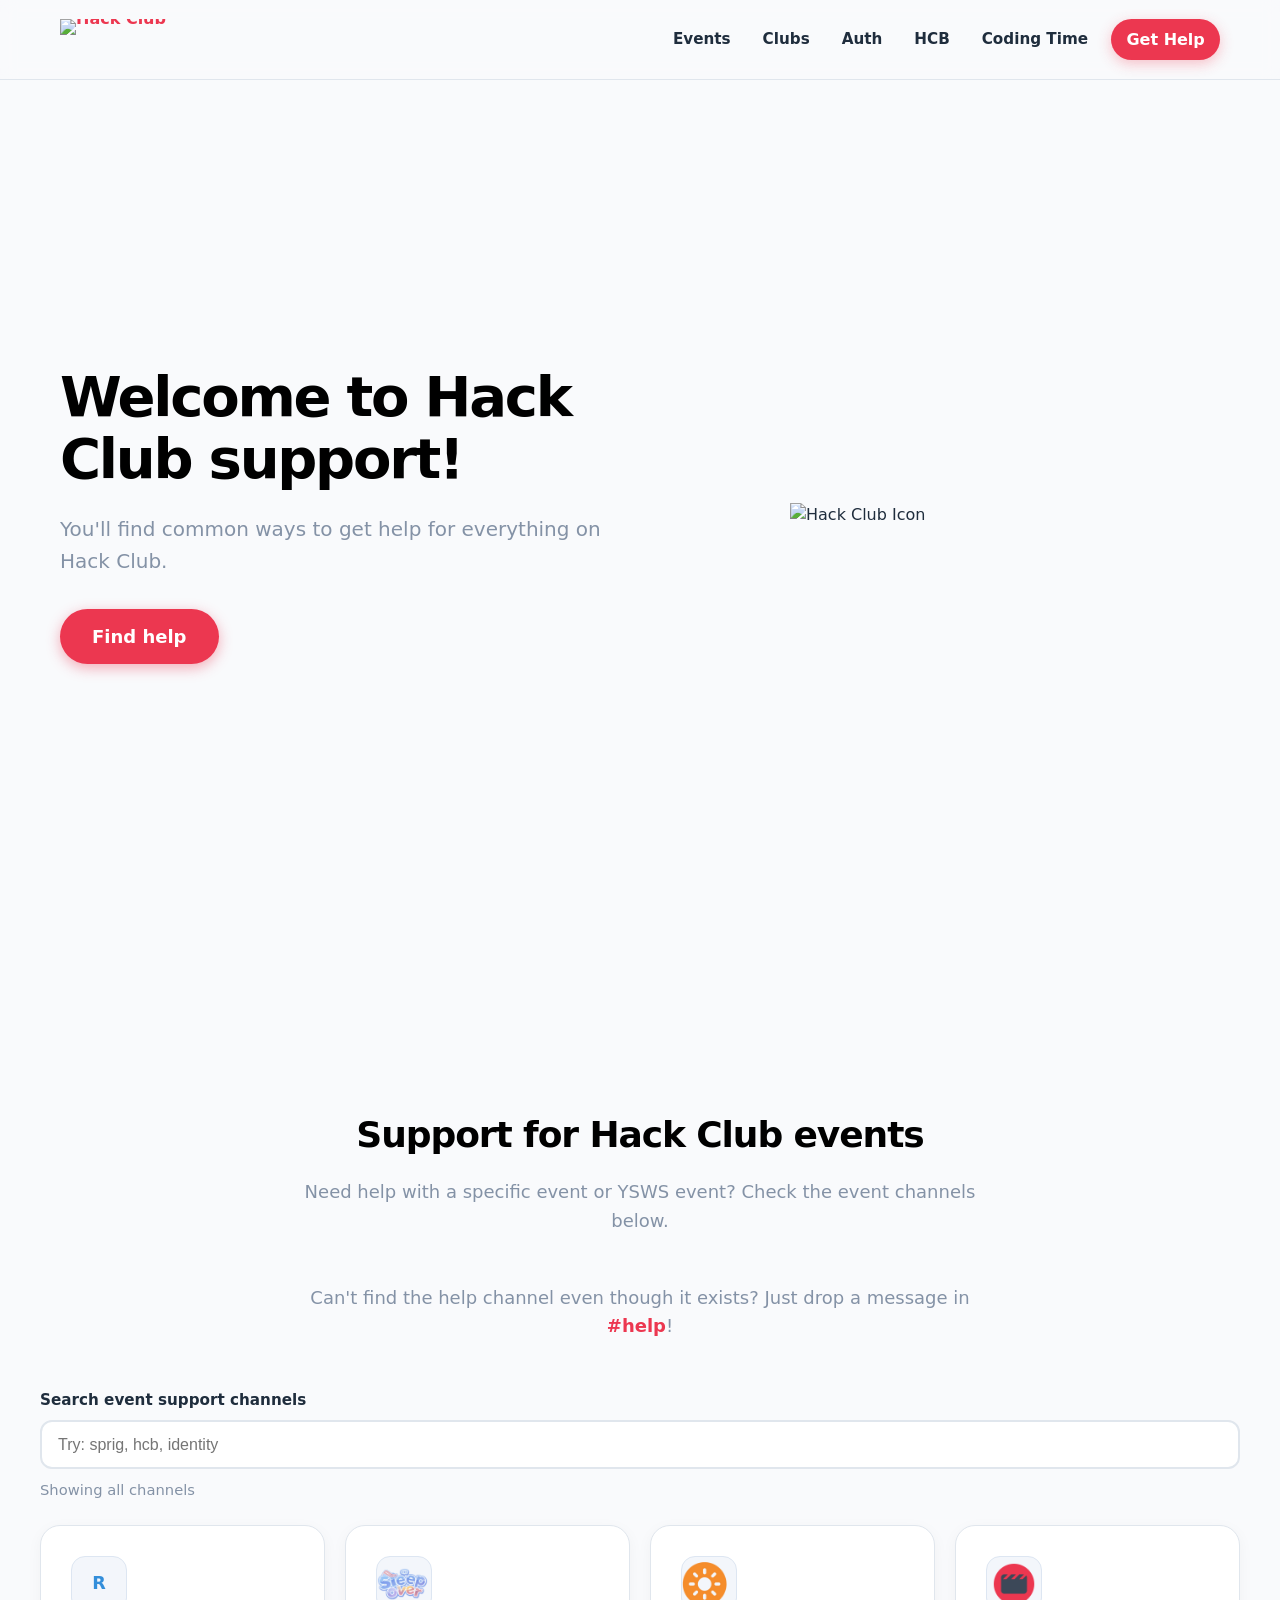
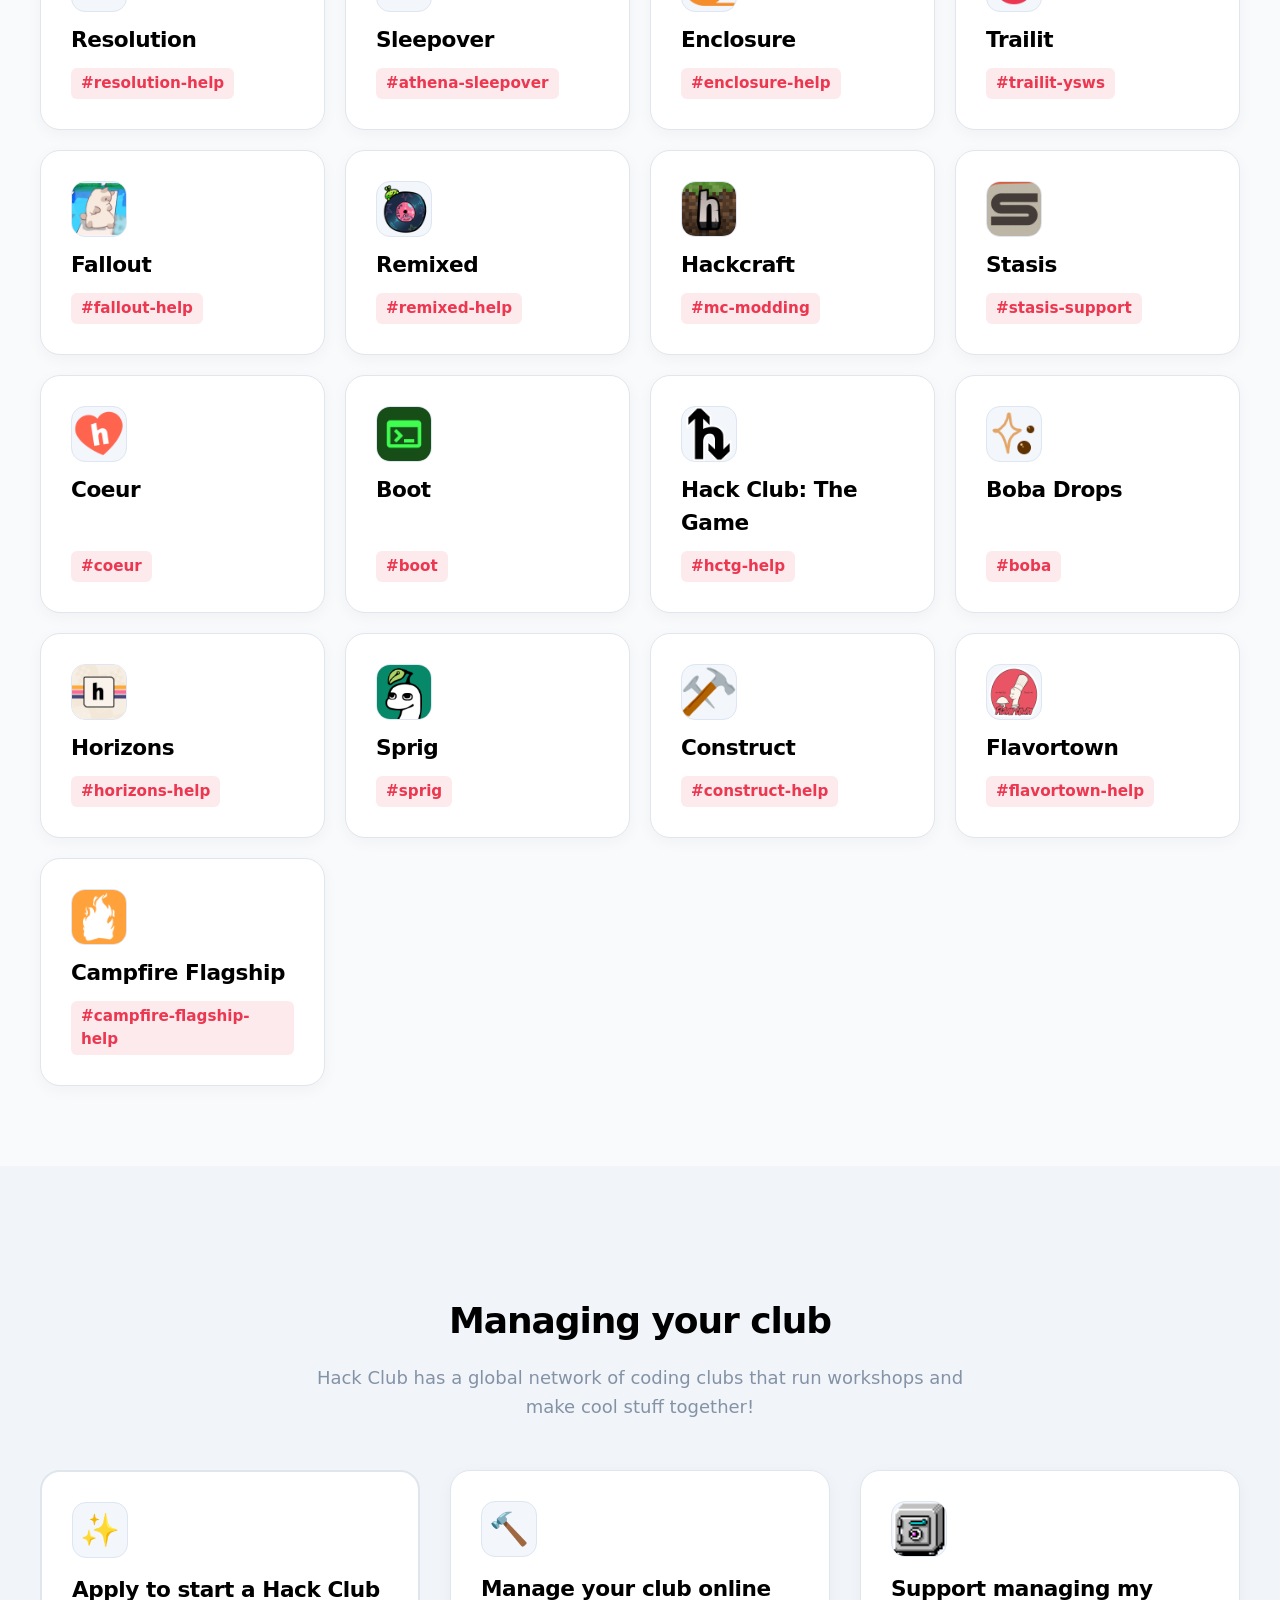
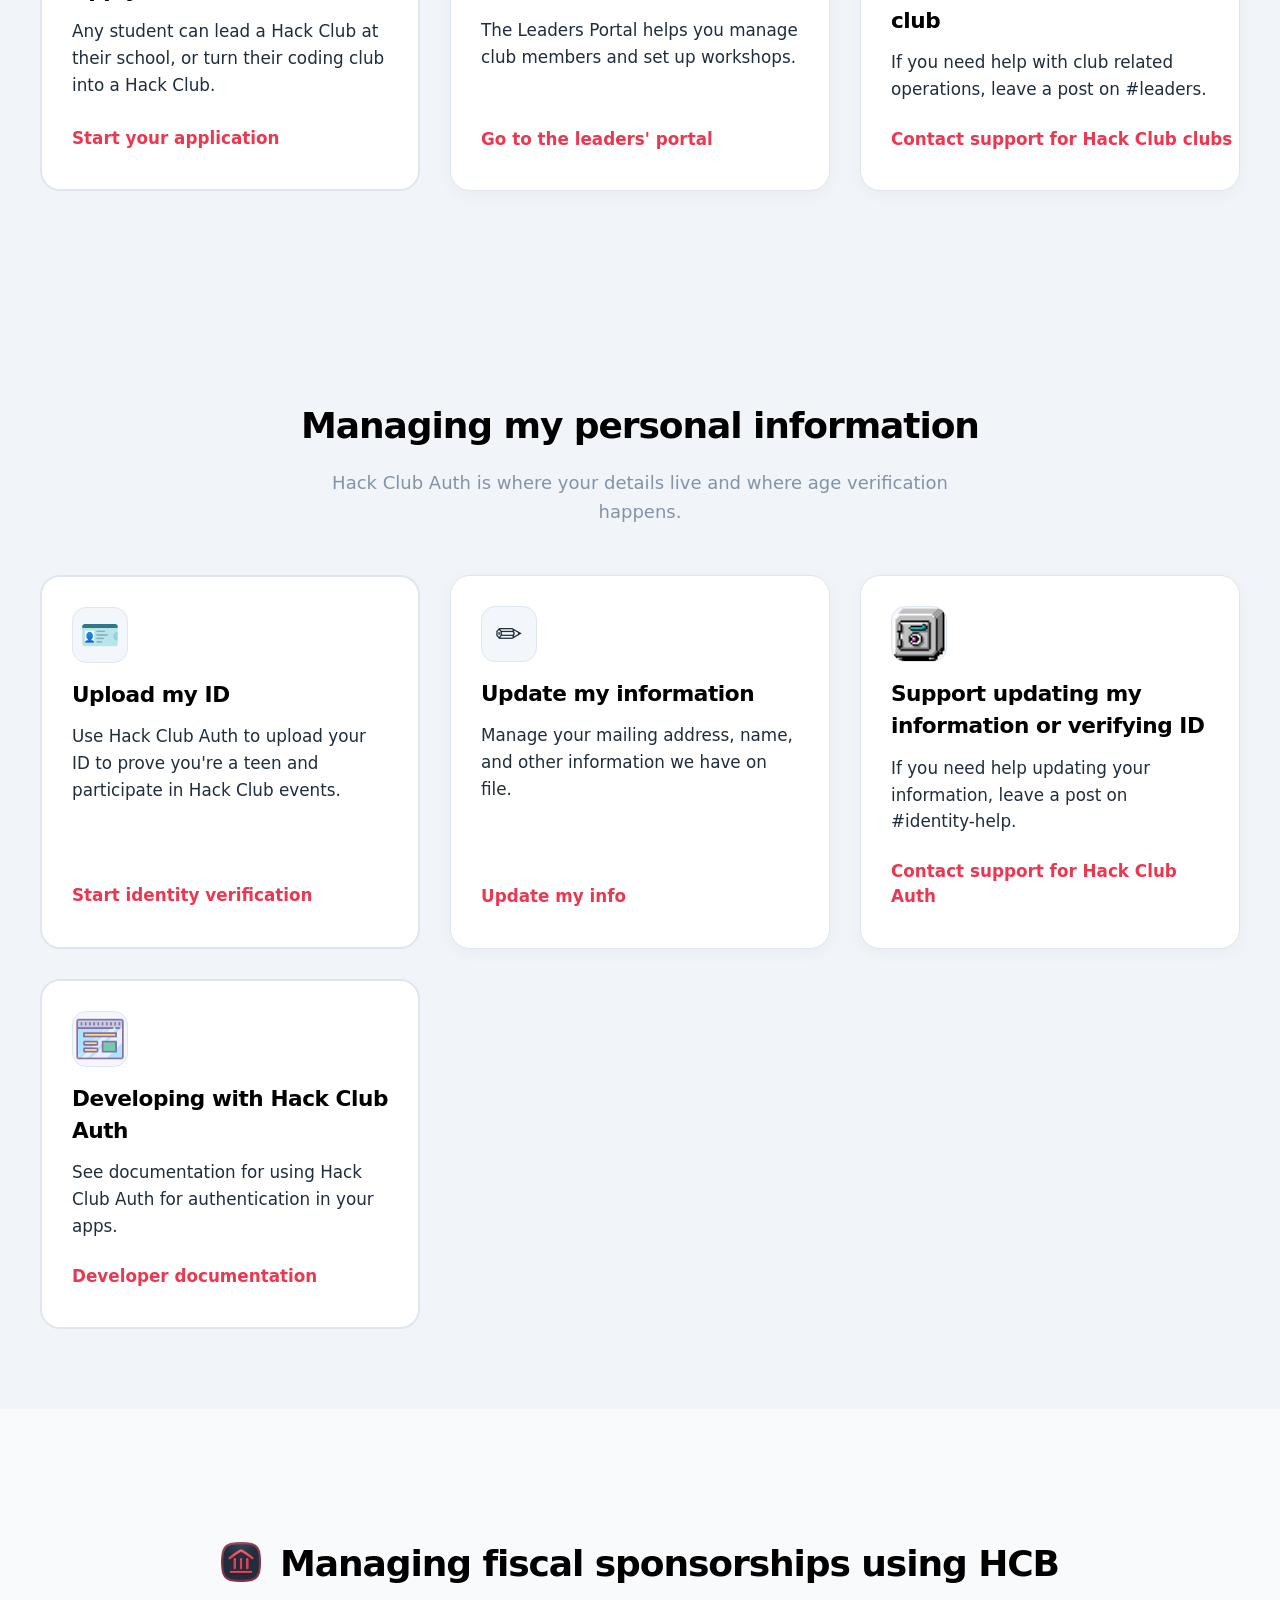
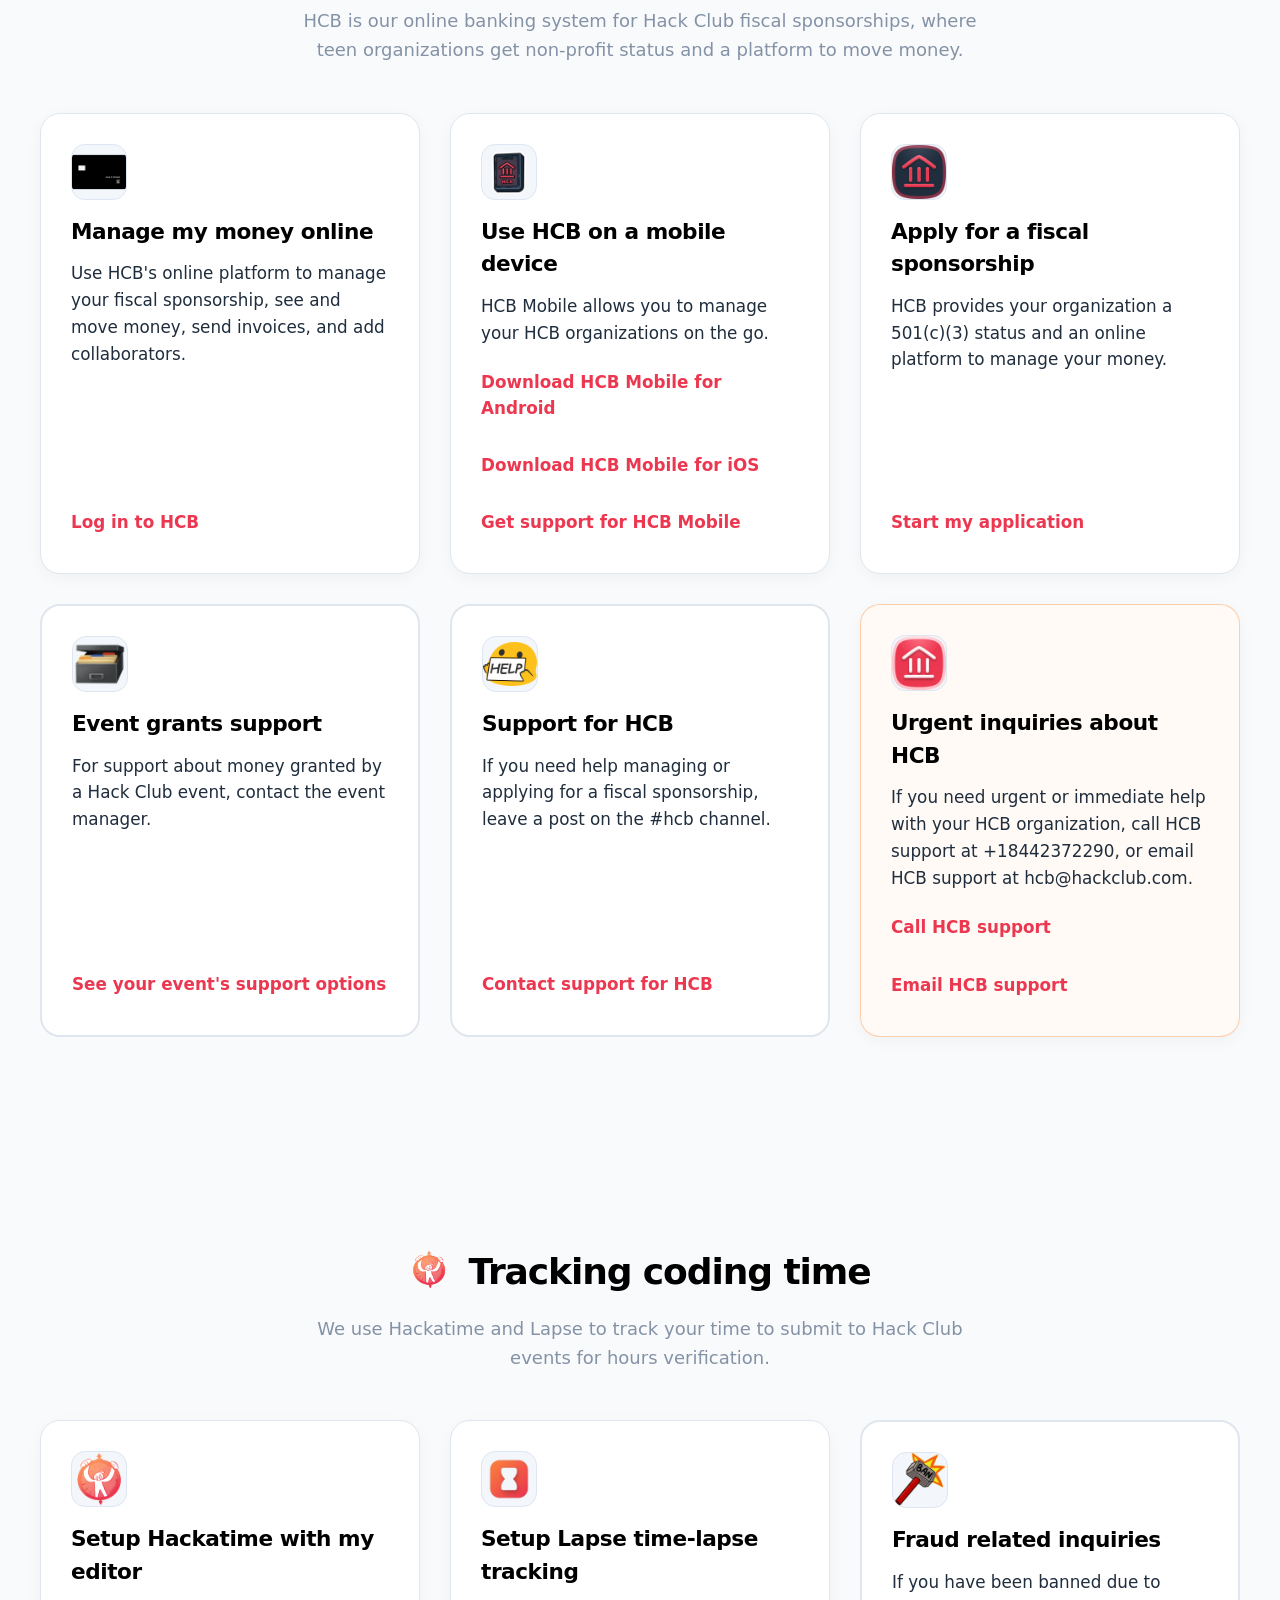
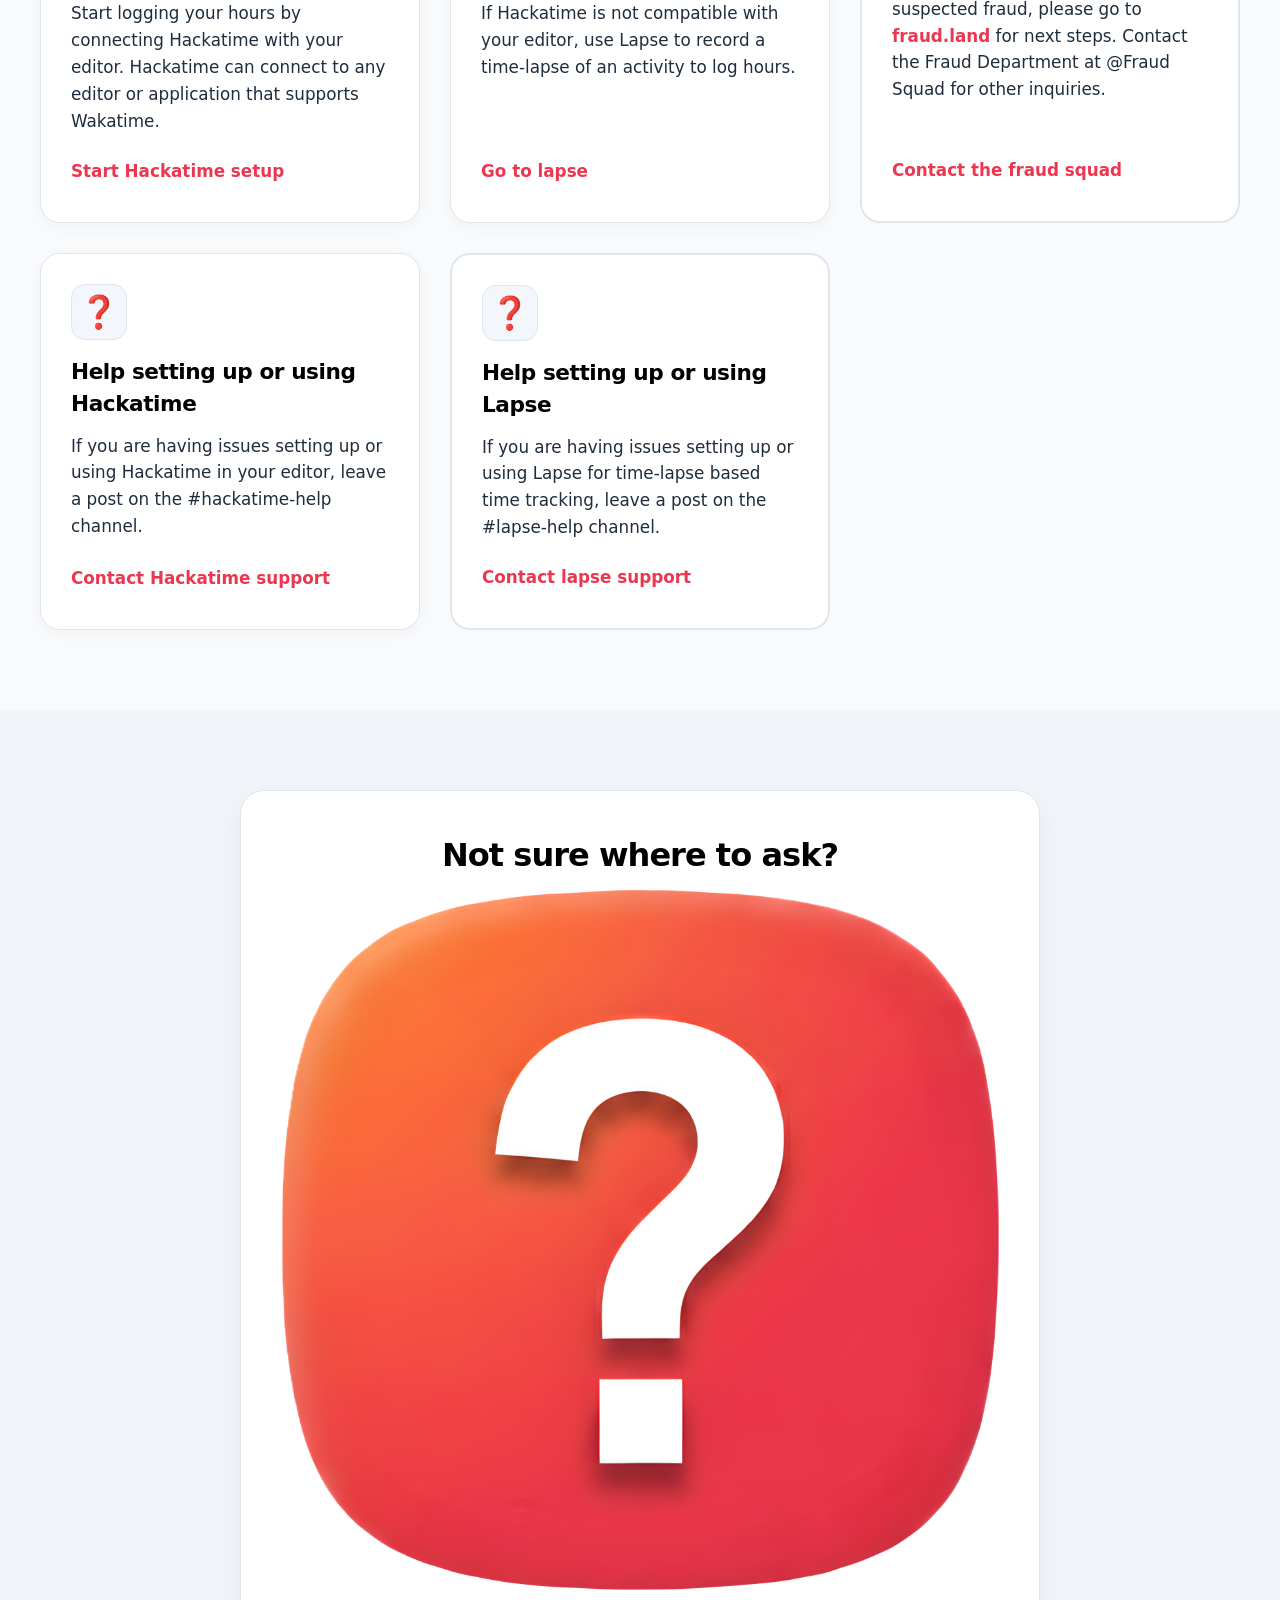
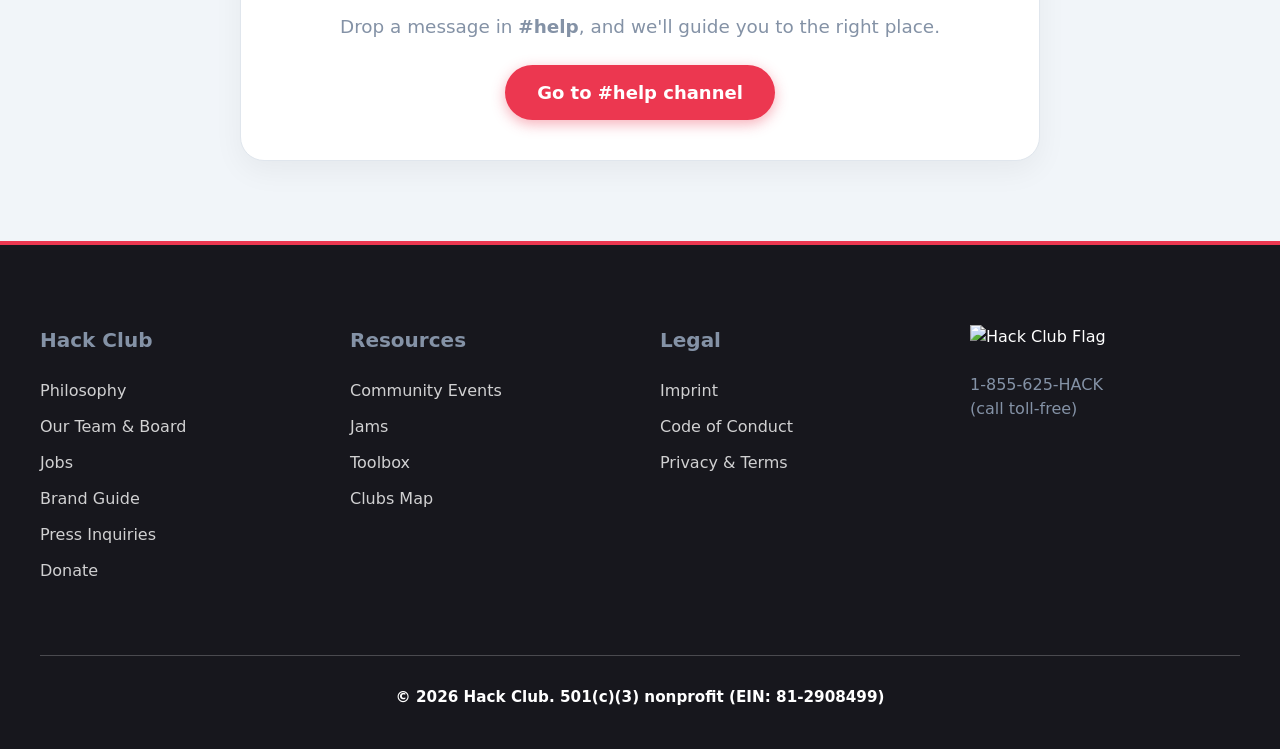
==== index.html @ 7b49eab9 "Add help icon to the 'Not sure where to ask?' section" ====
<!DOCTYPE html>
<html lang="en">

<head>
    <meta charset="UTF-8">
    <meta name="viewport" content="width=device-width, initial-scale=1.0">
    <title>Help – Hack Club</title>
    <meta name="description" content="A place where you can get answers to your questions about Hack Club.">
    <meta name="theme-color" content="#ec3750">

    <link rel="shortcut icon" type="image/png" href="images/hc-help-32.png">
    <link rel="icon" type="image/png" href="images/hc-help-32.png">
    <link rel="icon" type="image/png" sizes="16x16" href="images/hc-help-16.png">
    <link rel="icon" type="image/png" sizes="32x32" href="images/hc-help-32.png">
    <link rel="icon" type="image/png" sizes="48x48" href="images/hc-help-48.png">
    <link rel="icon" type="image/png" sizes="64x64" href="images/hc-help-64.png">
    <link rel="icon" type="image/png" sizes="96x96" href="images/hc-help-96.png">
    <link rel="icon" type="image/png" sizes="192x192" href="images/hc-help-192.png">
    <link rel="icon" type="image/png" sizes="512x512" href="images/hc-help-512.png">
    <link rel="apple-touch-icon" sizes="180x180" href="images/hc-help-180.png">
    <link rel="stylesheet" href="https://css.hackclub.com/theme.css">
    <link rel="stylesheet" href="https://css.hackclub.com/fonts.css">
    <link rel="stylesheet" href="style.css">
</head>

<body>

    <nav class="nav">
        <div class="navcontainer container wide">
            <a href="https://hackclub.com/" class="brand" aria-label="Hack Club homepage">
                <img class="flag" src="https://assets.hackclub.com/flag-orpheus-top.svg" alt="Hack Club" />
            </a>
            <button class="toggle" type="button" aria-expanded="false" aria-label="Toggle navigation">
                <span class="togglebar"></span>
                <span class="togglebar"></span>
                <span class="togglebar"></span>
            </button>
            <div class="links" id="primarynav">
                <a href="#events" class="link">Events</a>
                <a href="#clubs" class="link">Clubs</a>
                <a href="#auth" class="link">Auth</a>
                <a href="#hcb" class="link">HCB</a>
                <a href="#coding-time" class="link">Coding Time</a>
                <a href="https://hackclub.enterprise.slack.com/archives/C07TM4C0AQ5" class="cta">Get Help</a>
            </div>
        </div>
    </nav>

    <main class="maincontent">
        <section class="hero container wide">
            <div class="herocontent">
                <h1 class="herotitle title">Welcome to Hack Club support!</h1>
                <p class="herosubtitle lead">You'll find common ways to get help for everything on Hack Club.</p>
                <div class="heroactions">
                    <a href="#events" class="btn primarybtn">Find help</a>
                </div>
            </div>
            <div class="heroart">
                <img src="https://assets.hackclub.com/icon-rounded.svg" alt="Hack Club Icon" />
            </div>
        </section>

        <section id="events" class="section">
            <h2 class="sectiontitle title">Support for Hack Club events</h2>
            <p class="sectiondesc subtitle">Need help with a specific event or YSWS event? Check the event channels
                below.</p>
            <p class="sectiondesc subtitle">Can't find the help channel even though it exists? Just drop a message in <a
                    href="https://hackclub.enterprise.slack.com/archives/C07TM4C0AQ5">#help</a>!</p>
            <div class="searchwrap">
                <label for="eventsearch" class="searchlabel">Search event support channels</label>
                <input id="eventsearch" class="searchinput" type="search" placeholder="Try: sprig, hcb, identity"
                    autocomplete="off" />
                <p id="eventsearchstatus" class="searchstatus">Showing all channels</p>
            </div>

            <div class="eventsgrid container wide" id="eventsgrid"></div>
        </section>

        <!-- Clubs part adding this from updated canvas @coolcream -->
        <section class="section alt" id="clubs">
            <h2 class="sectiontitle title">Managing your club</h2>
            <p class="sectiondesc subtitle">Hack Club has a global network of coding clubs that run workshops and make
                cool stuff together!</p>

            <div class="faqgrid container wide">
                <div class="card bordered">
                    <div class="icon"><span class="emoji" aria-hidden="true">✨</span></div>
                    <h3>Apply to start a Hack Club</h3>
                    <p>Any student can lead a Hack Club at their school, or turn their coding club into a Hack Club.</p>
                    <a href="https://apply.hackclub.com/" class="cardlink">Start your application</a>
                </div>

                <div class="card">
                    <div class="icon"><span class="emoji" aria-hidden="true">🔨</span></div>
                    <h3>Manage your club online</h3>
                    <p>The Leaders Portal helps you manage club members and set up workshops.</p>
                    <a href="https://leaders.hackclub.com/" class="cardlink">Go to the leaders' portal</a>
                </div>

                <div class="card">
                    <div class="icon"><img src="images/identity-vault.png" alt="Support" class="iconimg" /></div>
                    <h3>Support managing my club</h3>
                    <p>If you need help with club related operations, leave a post on #leaders.</p>
                    <a href="https://hackclub.enterprise.slack.com/archives/C02PA5G01ND" class="cardlink">Contact support for Hack Club clubs</a>
                </div>
            </div>
        </section>

        <section class="section alt" id="auth">
            <h2 class="sectiontitle title">Managing my personal information</h2>
            <p class="sectiondesc subtitle">Hack Club Auth is where your details live and where age verification
                happens.</p>

            <div class="faqgrid container wide">
                <div class="card bordered">
                    <div class="icon"><span class="emoji" aria-hidden="true">🪪</span></div>
                    <h3>Upload my ID</h3>
                    <p>Use Hack Club Auth to upload your ID to prove you're a teen and participate in Hack Club events.
                    </p>
                    <a href="https://auth.hackclub.com/verifications/document" class="cardlink">Start identity
                        verification</a>
                </div>

                <div class="card">
                    <div class="icon"><span class="emoji" aria-hidden="true">✏️</span></div>
                    <h3>Update my information</h3>
                    <p>Manage your mailing address, name, and other information we have on file.</p>
                    <a href="https://auth.hackclub.com/" class="cardlink">Update my info</a>
                </div>

                <div class="card">
                    <div class="icon"><img src="images/identity-vault.png" alt="Support" class="iconimg" /></div>
                    <h3>Support updating my information or verifying ID</h3>
                    <p>If you need help updating your information, leave a post on #identity-help.</p>
                    <a href="https://hackclub.enterprise.slack.com/archives/C092833JXKK" class="cardlink">Contact
                        support for Hack Club Auth</a>
                </div>

                <div class="card bordered">
                    <div class="icon"><img src="images/web-development.png" alt="Web development" class="iconimg" />
                    </div>
                    <h3>Developing with Hack Club Auth</h3>
                    <p>See documentation for using Hack Club Auth for authentication in your apps.</p>
                    <a href="https://auth.hackclub.com/docs/welcome" class="cardlink">Developer documentation</a>
                </div>
            </div>
        </section>

        <section class="section" id="hcb">
            <h2 class="sectiontitle title"><img src="images/hcb.png" alt="HCB" class="sectionicon" /> Managing fiscal
                sponsorships using HCB</h2>
            <p class="sectiondesc subtitle">HCB is our online banking system for Hack Club fiscal sponsorships, where
                teen organizations get non-profit status and a platform to move money.</p>
            <div class="faqgrid container wide">
                <div class="card">
                    <div class="icon"><img src="images/hcb-card.png" alt="HCB card" class="iconimg" /></div>
                    <h3>Manage my money online</h3>
                    <p>Use HCB's online platform to manage your fiscal sponsorship, see and move money, send invoices,
                        and add collaborators.</p>
                    <a href="https://hcb.hackclub.com" class="cardlink">Log in to HCB</a>
                </div>

                <div class="card">
                    <div class="icon"><img src="images/hcb-mobile.png" alt="HCB Mobile" class="iconimg" /></div>
                    <h3>Use HCB on a mobile device</h3>
                    <p>HCB Mobile allows you to manage your HCB organizations on the go.</p>
                    <a href="https://play.google.com/store/apps/details?id=com.hackclub.hcb" class="cardlink">Download
                        HCB Mobile for Android</a><br />
                    <a href="https://apps.apple.com/us/app/hcb-by-hack-club/id6465424810" class="cardlink">Download HCB
                        Mobile for iOS</a><br />
                    <a href="https://hackclub.enterprise.slack.com/archives/C04CW5HNGR5" class="cardlink">Get support
                        for HCB Mobile</a>
                </div>

                <div class="card">
                    <div class="icon"><img src="images/hcb.png" alt="HCB" class="iconimg" /></div>
                    <h3>Apply for a fiscal sponsorship</h3>
                    <p>HCB provides your organization a 501(c)(3) status and an online platform to manage your money.
                    </p>
                    <a href="https://hcb.hackclub.com/applications/new" class="cardlink">Start my application</a>
                </div>

                <div class="card bordered">
                    <div class="icon"><img src="images/card-file-box.png" alt="Event support" class="iconimg" /></div>
                    <h3>Event grants support</h3>
                    <p>For support about money granted by a Hack Club event, contact the event manager.</p>
                    <a href="https://hackclub.enterprise.slack.com/docs/T0266FRGM/F0AR3EQK621?focus_section_id=temp:C:UXE23dff5ede49a43e4b8930600b"
                        class="cardlink">See your event's support options</a>
                </div>

                <div class="card bordered">
                    <div class="icon"><img src="images/blob-help.png" alt="Support" class="iconimg" /></div>
                    <h3>Support for HCB</h3>
                    <p>If you need help managing or applying for a fiscal sponsorship, leave a post on the #hcb channel.
                    </p>
                    <a href="https://hackclub.enterprise.slack.com/archives/CN523HLKW" class="cardlink">Contact support
                        for HCB</a>
                </div>

                <div class="card urgent">
                    <div class="icon"><img src="images/hcbparty.gif" alt="HCB party" class="iconimg" /></div>
                    <h3>Urgent inquiries about HCB</h3>
                    <p>If you need urgent or immediate help with your HCB organization, call HCB support at
                        +18442372290, or email HCB support at hcb@hackclub.com.</p>
                    <a href="tel:18442372290" class="cardlink">Call HCB support</a><br />
                    <a href="mailto:hcb@hackclub.com" class="cardlink">Email HCB support</a>
                </div>
            </div>
        </section>

        <!-- created this section for coding time from canvas @coolcream -->
        <section class="section" id="coding-time">
            <h2 class="sectiontitle title"><img src="images/hackatime.png" alt="HCB" class="sectionicon" /> Tracking coding time</h2>
            <p class="sectiondesc subtitle">We use Hackatime and Lapse to track your time to submit to Hack Club events for hours verification.</p>
            <div class="faqgrid container wide">
                <div class="card">
                    <div class="icon"><img src="images/hackatime.png" alt="hackatime" class="iconimg" /></div>
                    <h3>Setup Hackatime with my editor</h3>
                    <p>Start logging your hours by connecting Hackatime with your editor. Hackatime can connect to any editor or application that supports Wakatime.</p>
                    <a href="https://hackatime.hackclub.com/my/wakatime_setup" class="cardlink">Start Hackatime setup</a>
                </div>

                <div class="card">
                    <div class="icon"><img src="images/lapse.png" alt="lapse" class="iconimg" /></div>
                    <h3>Setup Lapse time-lapse tracking</h3>
                    <p>If Hackatime is not compatible with your editor, use Lapse to record a time-lapse of an activity to log hours.</p>
                    <a href="https://lapse.hackclub.com/" class="cardlink">Go to lapse</a>
                </div>
                
                <div class="card bordered">
                    <div class="icon"><img src="images/ban.png" alt="ban" class="iconimg" /></div>
                    <h3>Fraud related inquiries</h3>
                    <p>If you have been banned due to suspected fraud, please go to <a href="https://fraud.land">fraud.land</a> for next steps. Contact the Fraud Department at @Fraud Squad for other inquiries.</p>
                    <a href="https://hackclub.enterprise.slack.com/archives/D09CM6GUC83"
                    class="cardlink">Contact the fraud squad</a>
                </div>

                <div class="card">
                    <div class="icon"><span class="emoji" aria-hidden="true">❓</span></div>
                    <h3>Help setting up or using Hackatime</h3>
                    <p>If you are having issues setting up or using Hackatime in your editor, leave a post on the #hackatime-help channel.</p>
                    <a href="https://hackclub.enterprise.slack.com/archives/C0AFG0XGGMP" class="cardlink">Contact Hackatime support</a>
                </div>
                
                <div class="card bordered">
                    <div class="icon"><span class="emoji" aria-hidden="true">❓</span></div>
                    <h3>Help setting up or using Lapse</h3>
                    <p>If you are having issues setting up or using Lapse for time-lapse based time tracking, leave a post on the #lapse-help channel.</p>
                    <a href="https://hackclub.enterprise.slack.com/archives/C09NVLWU61E" class="cardlink">Contact lapse support</a>
                </div>
            </div>
        </section>

        <section class="section alt" id="general">
            <div class="helpcard">
                <h2 class="title">Not sure where to ask?<img src="images/hc-help.png" alt="help-logo" class="iconimg" /></h2>
                <p>Drop a message in <strong>#help</strong>, and we'll guide you to the right place.</p>
                <div class="mt4">
                    <a href="https://hackclub.enterprise.slack.com/archives/C07TM4C0AQ5" class="btn primarybtn">Go to
                        #help channel</a>
                </div>
            </div>
        </section>
    </main>
    <footer class="footer">
        <div class="footergrid container wide">
            <div class="footercol">
                <h4>Hack Club</h4>
                <a href="https://hackclub.com/philosophy">Philosophy</a>
                <a href="https://hackclub.com/team">Our Team & Board</a>
                <a href="https://hackclub.com/jobs">Jobs</a>
                <a href="https://hackclub.com/brand">Brand Guide</a>
                <a href="https://hackclub.com/press">Press Inquiries</a>
                <a href="https://hackclub.com/philanthropy">Donate</a>
            </div>
            <div class="footercol">
                <h4>Resources</h4>
                <a href="https://events.hackclub.com">Community Events</a>
                <a href="https://jams.hackclub.com">Jams</a>
                <a href="https://toolbox.hackclub.com">Toolbox</a>
                <a href="https://hackclub.com/map">Clubs Map</a>
            </div>
            <div class="footercol">
                <h4>Legal</h4>
                <a href="https://hackclub.com/imprint">Imprint</a>
                <a href="https://hackclub.com/conduct">Code of Conduct</a>
                <a href="https://hackclub.com/privacy">Privacy & Terms</a>
            </div>
            <div class="footercol contact">
                <img src="https://assets.hackclub.com/flag-standalone-wtransparent.svg" alt="Hack Club Flag"
                    class="logo">
                <p>1-855-625-HACK <br>(call toll-free)</p>
            </div>
        </div>
        <div class="footerbottom">
            <p>© 2026 Hack Club. 501(c)(3) nonprofit (EIN: 81-2908499)</p>
        </div>
    </footer>

    <script src="script.js"></script>

</body>

</html>
---- style.css ----
:root {
    --red: #ec3750;
    --reddark: #a72637;
    --blue: #338eda;
    --muted: #8492a6;
    --bg: #f9fafc;
    --inkdark: #17171d;
    --text: #1f2d3d;
    --line: #e0e6ed;
    --ink: #000000;
    --white: #ffffff;
    --navheight: 80px;
}

* {
    margin: 0;
    padding: 0;
    box-sizing: border-box;
}

html {
    scroll-behavior: smooth;
}

body {
    font-family: 'Phantom Sans', system-ui, -apple-system, BlinkMacSystemFont, "Segoe UI", Roboto, sans-serif;
    color: var(--text);
    background-color: var(--bg);
    line-height: 1.5;
    overflow-x: hidden;
}

a {
    color: var(--red);
    text-decoration: none;
    font-weight: 600;
    transition: color 0.25s ease;
}

a:hover {
    text-decoration: underline;
}

.mt4 {
    margin-top: 1.5rem;
}

.nav {
    background-color: rgba(249, 250, 252, 0.85);
    backdrop-filter: blur(8px);
    -webkit-backdrop-filter: blur(12px);
    border-bottom: 1px solid var(--line);
    position: sticky;
    top: 0;
    z-index: 900;
    width: 100%;
    height: var(--navheight);
    display: flex;
    align-items: center;
}

.navcontainer {
    width: 100%;
    max-width: 1200px;
    margin: 0 auto;
    padding: 0 20px 0 220px;
    display: flex;
    justify-content: flex-end;
    align-items: center;
    position: relative;
}

.brand {
    display: block;
    position: absolute;
    top: 0;
    left: 20px;
    line-height: 0;
    text-decoration: none;
}

.brand:hover {
    text-decoration: none;
}

.flag {
    width: 172px;
    height: 64px;
    transform-origin: top left;
    transition: transform 0.22s ease;
}

.brand:hover .flag {
    transform: rotate(-4deg);
}

.toggle {
    display: none;
    border: 0;
    background: transparent;
    width: 44px;
    height: 44px;
    padding: 8px;
    border-radius: 10px;
    cursor: pointer;
}

.toggle > .togglebar {
    display: block;
    width: 20px;
    height: 2px;
    background: var(--text);
    margin: 0;
    border-radius: 999px;
    transform-origin: center;
    transition: transform 0.16s ease, opacity 0.16s ease, background-color 0.24s ease;
}

.links {
    display: flex;
    align-items: center;
    gap: 0.9rem;
}

.link {
    color: var(--text);
    font-weight: 700;
    font-size: 0.95rem;
    padding: 0.35rem 0.55rem;
    border-radius: 999px;
    text-decoration: none;
}

.link:hover {
    color: var(--red);
    background: rgba(236, 55, 80, 0.1);
    text-decoration: none;
}

.cta {
    color: var(--white);
    background: var(--red);
    padding: 0.55rem 0.95rem;
    border-radius: 999px;
    font-weight: 700;
    text-decoration: none;
    box-shadow: 0 4px 14px rgba(236, 55, 80, 0.3);
}

.cta:hover {
    color: var(--white);
    background: #d7263d;
    text-decoration: none;
}

.maincontent {
    min-height: calc(100vh);
    width: 100%;
}

.hero {
    max-width: 1200px;
    height: 100vh;
    margin: 0 auto;
    padding: 30px 20px 60px;
    display: flex;
    align-items: center;
    justify-content: space-between;
    gap: 40px;
}

.herocontent {
    flex: 1;
    max-width: 600px;
}

.herotitle {
    font-size: 3.5rem;
    font-weight: 900;
    line-height: 1.1;
    letter-spacing: -0.04em;
    margin-bottom: 1.5rem;
    color: var(--ink);
}

.herosubtitle {
    font-size: 1.25rem;
    color: var(--muted);
    margin-bottom: 2rem;
    line-height: 1.6;
}

.btn {
    display: inline-block;
    padding: 14px 32px;
    border-radius: 999px;
    font-size: 1.125rem;
    font-weight: 700;
    text-align: center;
    cursor: pointer;
    transition: transform 0.18s, box-shadow 0.24s, background-color 0.2s;
    border: none;
    text-decoration: none;
}

.primarybtn {
    background-color: var(--red);
    color: var(--white);
    box-shadow: 0 4px 14px rgba(236, 55, 80, 0.4);
}

.primarybtn:hover {
    transform: translateY(-2px);
    box-shadow: 0 6px 20px rgba(236, 55, 80, 0.5);
    color: var(--white);
    text-decoration: none;
    background-color: #d7263d;
}

.heroart {
    flex: 1;
    display: flex;
    justify-content: center;
    align-items: center;
}

.heroart img {
    width: 60%;
    max-width: 300px;
    animation: float 6s ease-in-out infinite;
}

@keyframes float {
    0% { transform: translateY(0px); }
    50% { transform: translateY(-20px); }
    100% { transform: translateY(0px); }
}

@media (max-width: 900px) {
    .hero {
        flex-direction: column;
        text-align: center;
        padding-top: 40px;
    }
    .herocontent {
        display: flex;
        flex-direction: column;
        align-items: center;
    }
    .herotitle {
        font-size: 2.75rem;
        text-align: center;
    }
    .herosubtitle {
        text-align: center;
    }
    .heroart img {
        width: 50%;
    }

    .heroart {
        display: none;
    }
}

.section {
    padding: 80px 20px;
}

.alt {
    background-color: #f1f5f9;
}

.sectiontitle {
    font-size: 2.25rem;
    margin-top: 3rem;
    font-weight: 800;
    text-align: center;
    margin-bottom: 1rem;
    letter-spacing: -0.03em;
    color: var(--ink);
    max-width: 1200px;
    margin-left: auto;
    margin-right: auto;
}

.sectionicon {
    width: 1.1em;
    height: 1.1em;
    object-fit: contain;
    vertical-align: -0.15em;
    margin-right: 0.22em;
}

.sectiondesc {
    text-align: center;
    max-width: 700px;
    margin: 0 auto 3rem;
    font-size: 1.125rem;
    color: var(--muted);
    line-height: 1.6;
}

.sectionnote {
    text-align: center;
    max-width: 700px;
    margin: -2rem auto 2rem;
    font-size: 1rem;
    color: var(--text);
}

.eventsgrid {
    display: grid;
    grid-template-columns: repeat(auto-fill, minmax(240px, 1fr));
    gap: 20px;
    max-width: 1200px;
    margin: 0 auto;
}

.searchwrap {
    max-width: 1200px;
    margin: 0 auto 1.5rem;
}

.searchlabel {
    display: block;
    font-size: 0.95rem;
    font-weight: 700;
    color: var(--text);
    margin-bottom: 0.5rem;
}

.searchinput {
    width: 100%;
    border: 2px solid var(--line);
    border-radius: 12px;
    padding: 0.85rem 1rem;
    font-size: 1rem;
    color: var(--text);
    background: var(--white);
    transition: border-color 0.18s ease, box-shadow 0.26s ease;
}

.searchinput:focus {
    outline: none;
    border-color: var(--blue);
    box-shadow: 0 0 0 4px rgba(51, 142, 218, 0.15);
}

.searchstatus {
    font-size: 0.92rem;
    color: var(--muted);
    margin-top: 0.6rem;
}

.eventcard {
    background: var(--white);
    border-radius: 16px;
    padding: 20px;
    border: 1px solid var(--line);
    transition: transform 0.16s, box-shadow 0.24s, border-color 0.2s;
    text-decoration: none !important;
    display: flex;
    flex-direction: column;
    align-items: flex-start;
    color: var(--text);
}

.eventcard[hidden] {
    display: none !important;
}

.eventcard:hover {
    transform: translateY(-4px);
    box-shadow: 0 10px 20px rgba(0, 0, 0, 0.05);
    border-color: rgba(236, 55, 80, 0.5);
}

.eventicon {
    width: 56px;
    height: 56px;
    border-radius: 14px;
    background: #f3f6fb;
    border: 1px solid #dde6f2;
    display: inline-flex;
    align-items: center;
    justify-content: center;
    margin-bottom: 0.75rem;
    overflow: hidden;
}

.eventimg {
    width: 100%;
    height: 100%;
    object-fit: cover;
    display: block;
}

.eventfallback {
    font-size: 1.1rem;
    font-weight: 800;
    color: var(--blue);
    line-height: 1;
}

.eventcard h3 {
    font-size: 1.25rem;
    font-weight: 700;
    margin-bottom: 0.25rem;
    color: var(--ink);
}

.eventchannel {
    font-size: 0.95rem;
    font-weight: 600;
    color: var(--red);
    background: rgba(236, 55, 80, 0.1);
    padding: 4px 10px;
    border-radius: 6px;
    display: inline-block;
    margin-top: auto;
}

.faqgrid {
    display: grid;
    grid-template-columns: repeat(auto-fit, minmax(320px, 1fr));
    gap: 30px;
    max-width: 1200px;
    margin: 0 auto;
}

.card {
    background: var(--white);
    border-radius: 20px;
    padding: 30px;
    box-shadow: 0 4px 16px rgba(0, 0, 0, 0.04);
    border: 1px solid var(--line);
    transition: transform 0.15s, box-shadow 0.25s;
    display: flex;
    flex-direction: column;
}

.bordered {
    border: 2px solid var(--line);
    box-shadow: none;
}

.bordered:hover {
    border-color: var(--line);
    transform: translateY(-4px);
    box-shadow: 0 12px 24px rgba(0, 0, 0, 0.06);
}

.urgent {
    border-color: rgba(255, 140, 55, 0.4) !important;
    background-color: #fffaf5;
}

.icon {
    width: 56px;
    height: 56px;
    border-radius: 14px;
    background: #f3f6fb;
    border: 1px solid #dde6f2;
    display: inline-flex;
    align-items: center;
    justify-content: center;
    margin-bottom: 1rem;
    overflow: hidden;
}

.iconimg {
    width: 100%;
    height: 100%;
    object-fit: cover;
    display: block;
}

.emoji {
    font-size: 2rem;
    line-height: 1;
}

.card h3 {
    font-size: 1.35rem;
    font-weight: 700;
    margin-bottom: 0.75rem;
    letter-spacing: -0.02em;
    color: var(--ink);
}

.card p {
    color: var(--text);
    font-size: 1.05rem;
    line-height: 1.6;
    margin-bottom: 1.5rem;
    flex-grow: 1;
}

.cardlink {
    display: inline-block;
    font-weight: 700;
    color: var(--red);
    font-size: 1.05rem;
    margin-bottom: 0.5rem;
}

.cardlink:hover {
    color: var(--reddark);
}

.helpcard {
    max-width: 800px;
    margin: 0 auto;
    background: var(--white);
    border-radius: 24px;
    padding: 40px;
    text-align: center;
    box-shadow: 0 10px 30px rgba(0,0,0,0.05);
    border: 1px solid var(--line);
}

.helpcard h2 {
    font-size: 2rem;
    font-weight: 800;
    color: var(--ink);
    margin-bottom: 1rem;
    letter-spacing: -0.03em;
}

.helpcard p {
    font-size: 1.15rem;
    color: var(--muted);
}

.errorpage {
    display: flex;
    align-items: center;
}

.errorshell {
    max-width: 560px;
    margin: 0 auto;
    padding: 64px 16px 80px;
    text-align: center;
}

.artwrap {
    margin: 0 auto 24px;
}

.art {
    width: 128px;
    height: auto;
    aspect-ratio: 1;
    animation: errorspin 10s linear infinite;
}

.errorcopy {
    display: grid;
    justify-items: center;
    gap: 12px;
}

.number {
    position: relative;
    display: inline-block;
    margin: 0;
    font-family: 'Phantom Sans', system-ui, -apple-system, BlinkMacSystemFont, "Segoe UI", Roboto, sans-serif;
    font-size: 64px;
    line-height: 1;
    letter-spacing: -0.04em;
    color: var(--inkdark);
}

.number::before,
.number::after {
    content: '404!';
    position: absolute;
    top: 0;
    left: 0;
    right: 0;
    overflow: hidden;
    clip: rect(0, 512px, 0, 0);
}

.number::before {
    color: #5bc0de;
    text-shadow: -2px 0 #5bc0de;
    transform: translateX(-2px);
    animation: errorglitcha 3s infinite steps(2, end) alternate-reverse;
}

.number::after {
    color: #ec3750;
    text-shadow: 2px 0 #ec3750;
    transform: translateX(2px);
    animation: errorglitchb 2s infinite steps(2, end) alternate-reverse;
}

.message {
    margin: 0;
    max-width: 28rem;
    font-size: 1.15rem;
    color: var(--muted);
}

@keyframes errorspin {
    from {
        transform: rotate(0deg);
    }

    to {
        transform: rotate(360deg);
    }
}

@keyframes errorglitcha {
    0% { clip: rect(52px, 9999px, 8px, 0); }
    20% { clip: rect(12px, 9999px, 54px, 0); }
    40% { clip: rect(44px, 9999px, 18px, 0); }
    60% { clip: rect(4px, 9999px, 42px, 0); }
    80% { clip: rect(30px, 9999px, 12px, 0); }
    100% { clip: rect(18px, 9999px, 50px, 0); }
}

@keyframes errorglitchb {
    0% { clip: rect(16px, 9999px, 58px, 0); }
    20% { clip: rect(48px, 9999px, 14px, 0); }
    40% { clip: rect(10px, 9999px, 44px, 0); }
    60% { clip: rect(36px, 9999px, 20px, 0); }
    80% { clip: rect(8px, 9999px, 32px, 0); }
    100% { clip: rect(28px, 9999px, 12px, 0); }
}

.footer {
    background-color: var(--inkdark);
    color: var(--white);
    padding: 80px 20px 40px;
    border-top: 4px solid var(--red);
}

.footergrid {
    max-width: 1200px;
    margin: 0 auto;
    display: grid;
    grid-template-columns: repeat(auto-fit, minmax(200px, 1fr));
    gap: 40px;
    margin-bottom: 60px;
}

.footercol h4 {
    font-size: 1.25rem;
    font-weight: 700;
    margin-bottom: 1.5rem;
    color: var(--muted);
}

.footercol a {
    display: block;
    color: var(--white);
    font-weight: 500;
    margin-bottom: 0.75rem;
    text-decoration: none;
    opacity: 0.8;
}

.footercol a:hover {
    opacity: 1;
    color: var(--red);
    text-decoration: underline;
}

.contact p {
    color: var(--muted);
    margin-bottom: 0.5rem;
}

.logo {
    width: 60px;
    margin-bottom: 1.5rem;
}

.footerbottom {
    max-width: 1200px;
    margin: 0 auto;
    border-top: 1px solid rgba(255, 255, 255, 0.22);
    padding-top: 30px;
    text-align: center;
    color: var(--white);
    font-size: 0.95rem;
    font-weight: 700;
}

.footerbottom p {
    color: var(--white);
}

@media (max-width: 900px) {
    :root {
           --navheight: auto;
    }

    .maincontent {
        min-height: auto;
    }

    .nav {
        height: auto;
        align-items: stretch;
        overflow: visible;
    }

    .navcontainer {
        justify-content: space-between;
        padding: 0 12px;
        min-height: 64px;
        align-items: center;
        flex-wrap: nowrap;
        padding-left: 12px;
        position: relative;
    }

    .brand {
        position: static;
        margin-right: auto;
    }

    .flag {
        width: 112px;
        height: 42px;
    }

    .toggle {
        display: inline-flex;
        flex-direction: column;
        justify-content: center;
        align-items: center;
        gap: 5px;
        background: transparent;
        border: 1px solid var(--line);
        border-radius: 8px;
    }

    .toggle > .togglebar {
        display: block !important;
        width: 20px;
        background: var(--inkdark) !important;
    }

    .links {
        width: calc(100% - 24px);
        display: none;
        flex-direction: column;
        align-items: stretch;
        gap: 0.45rem;
        padding: 0.7rem;
        position: absolute;
        top: calc(100% + 8px);
        left: 12px;
        right: 12px;
        background: var(--white);
        border: 1px solid var(--line);
        border-radius: 14px;
        box-shadow: 0 12px 30px rgba(23, 23, 29, 0.15);
    }

    .nav.menuopen .links {
        display: flex;
    }

    .link,
    .cta {
        font-size: 0.97rem;
        padding: 0.75rem 0.9rem;
        text-align: left;
    }

    .link {
        border: 1px solid rgba(132, 146, 166, 0.2);
        background: var(--white);
        border-radius: 10px;
    }

    .cta {
        text-align: center;
        margin-top: 0.15rem;
        border-radius: 10px;
        width: 100%;
    }

    .hero {
        padding: 32px 16px 44px;
        gap: 24px;
    }

    .heroart {
        display: none !important;
    }

    .herotitle {
        font-size: 2.2rem;
    }

    .herosubtitle {
        font-size: 1.05rem;
        margin-bottom: 1.5rem;
    }

    .btn {
        width: 100%;
        max-width: 340px;
    }

    .section {
        padding: 56px 16px;
    }

    .sectiontitle {
        font-size: 1.8rem;
    }

    .sectiondesc {
        font-size: 1rem;
        margin-bottom: 2rem;
    }

    .eventsgrid {
        grid-template-columns: repeat(2, minmax(0, 1fr));
        gap: 14px;
    }

    .eventcard {
        padding: 16px;
    }

    .eventcard h3 {
        font-size: 1.1rem;
    }

    .faqgrid {
        grid-template-columns: 1fr;
        gap: 16px;
    }

    .card {
        padding: 22px;
    }

    .helpcard {
        padding: 24px;
    }

    .footer {
        padding: 60px 20px 30px;
    }

    .footergrid {
        grid-template-columns: 1fr 1fr;
        gap: 24px;
    }
}

@media (max-width: 640px) {
    .eventsgrid {
        grid-template-columns: 1fr;
    }

    .searchwrap {
        margin-bottom: 1rem;
    }
}

@media (max-width: 480px) {
    .navcontainer {
        min-height: 60px;
    }

    .toggle {
        width: 42px;
        height: 42px;
    }

    .links {
        width: calc(100% - 20px);
        left: 10px;
        right: 10px;
    }

    .link {
        font-size: 0.93rem;
        padding: 0.7rem 0.8rem;
    }

    .cta {
        font-size: 0.93rem;
        padding: 0.72rem 0.85rem;
    }

    .herotitle {
        font-size: 1.9rem;
    }

    .sectiontitle {
        font-size: 1.55rem;
    }

    .card {
        padding: 18px;
    }

    .card h3 {
        font-size: 1.2rem;
    }

    .helpcard h2 {
        font-size: 1.55rem;
    }

    .errorshell {
        padding-top: 48px;
        padding-bottom: 64px;
    }

    .art {
        width: 112px;
    }

    .number {
        font-size: 56px;
    }

    .message {
        font-size: 1rem;
    }

    .footergrid {
        grid-template-columns: 1fr;
    }
}
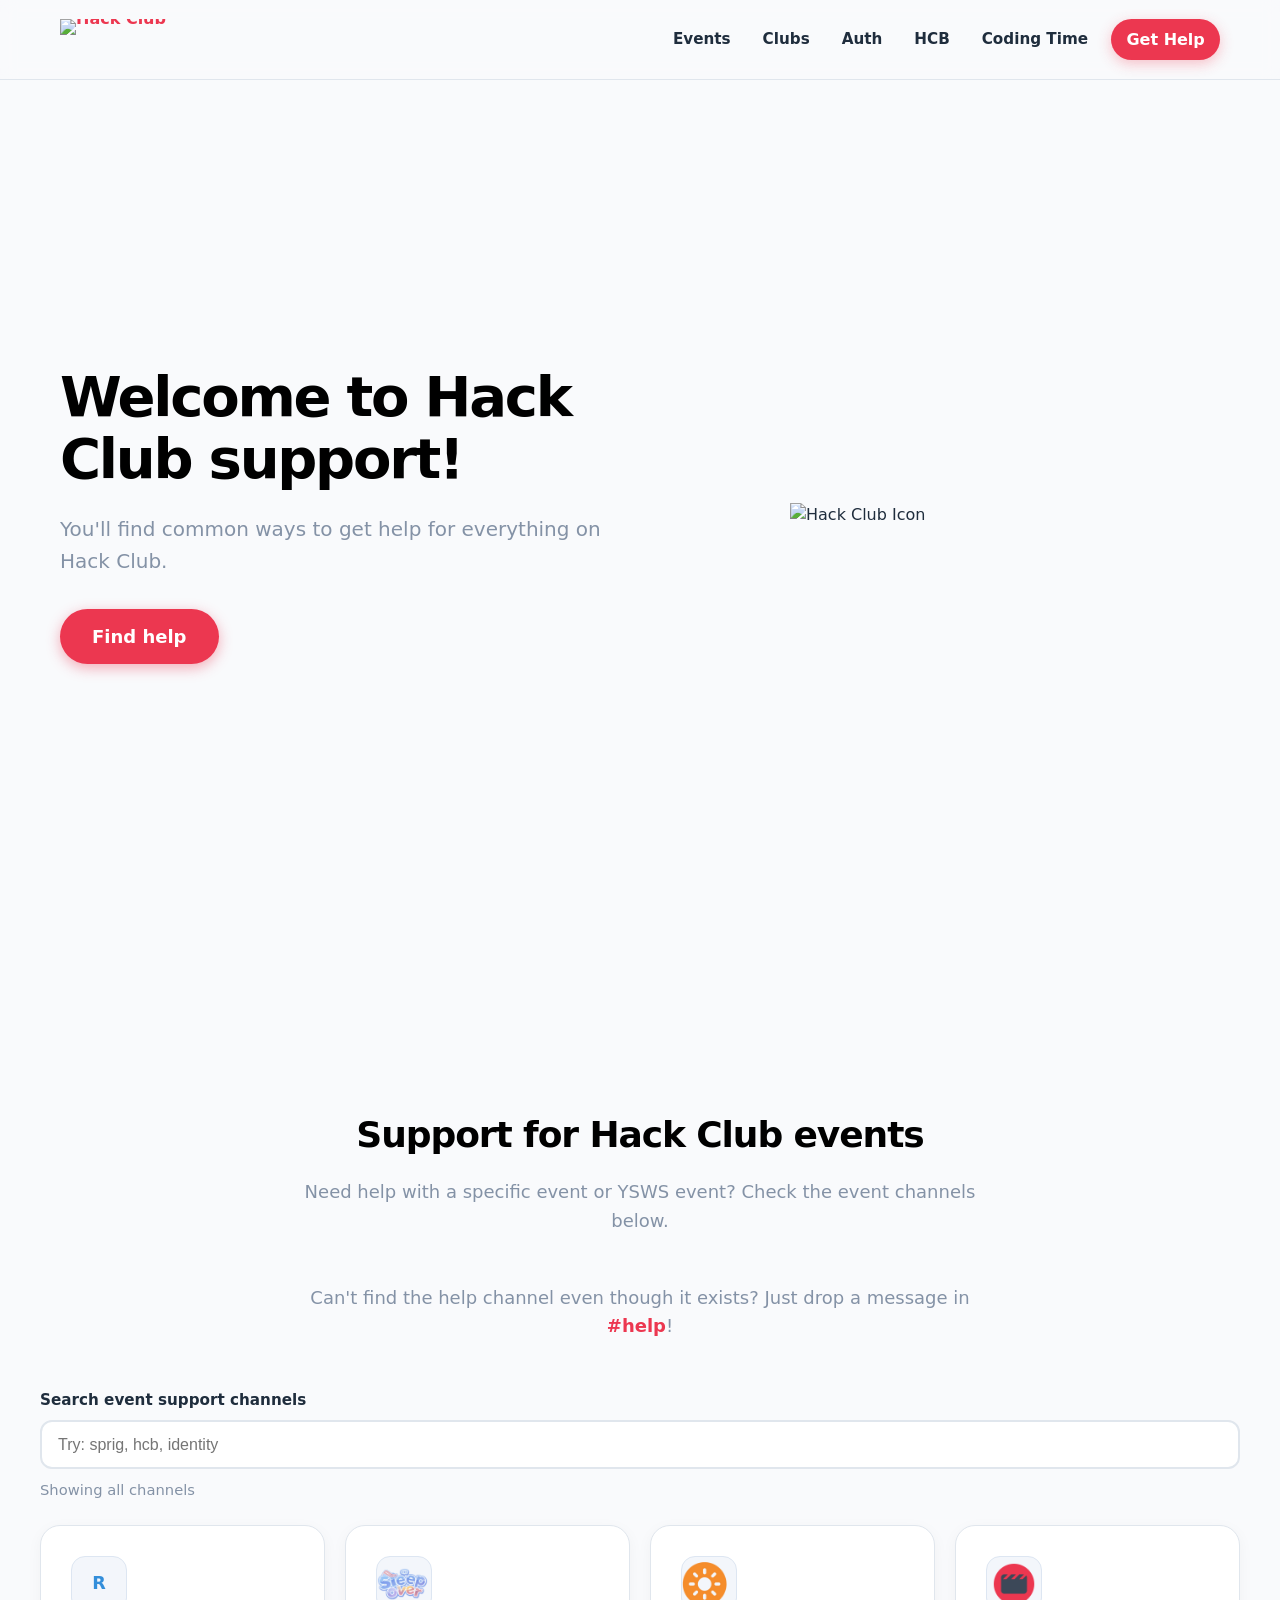
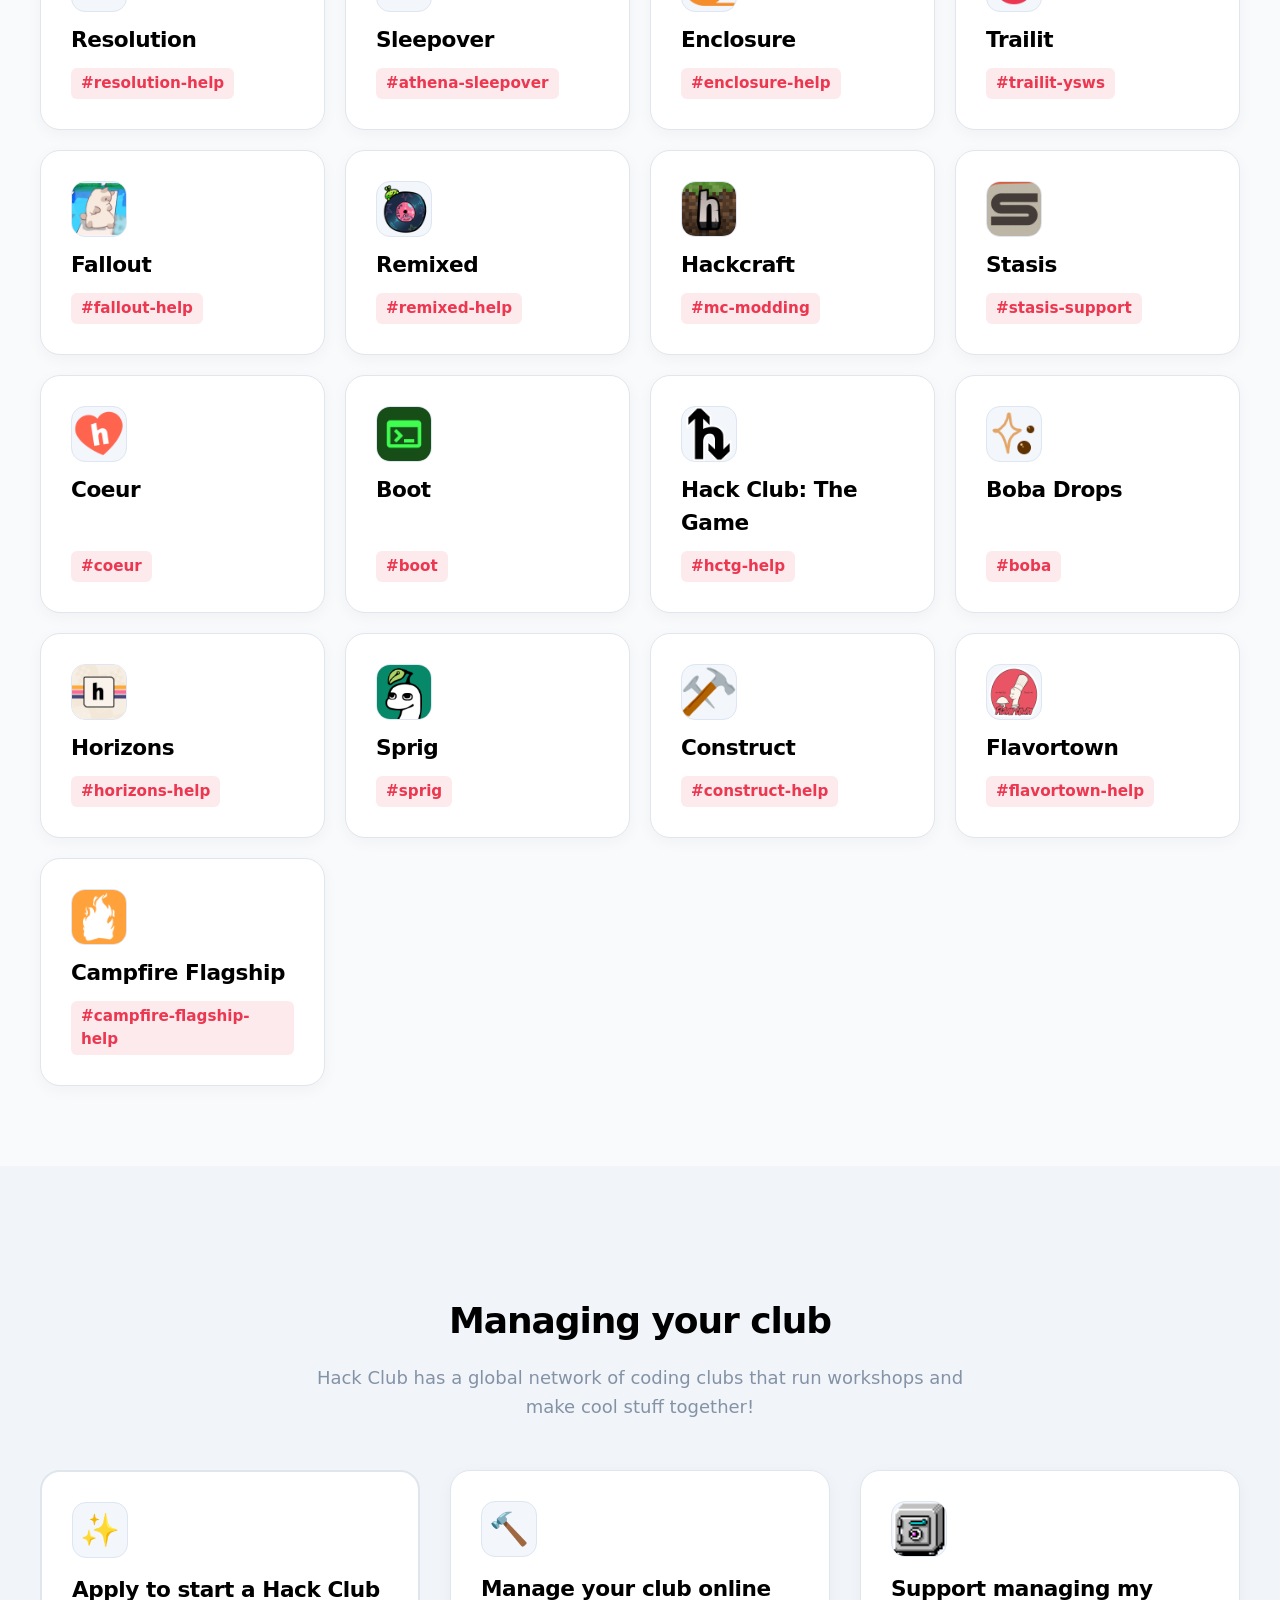
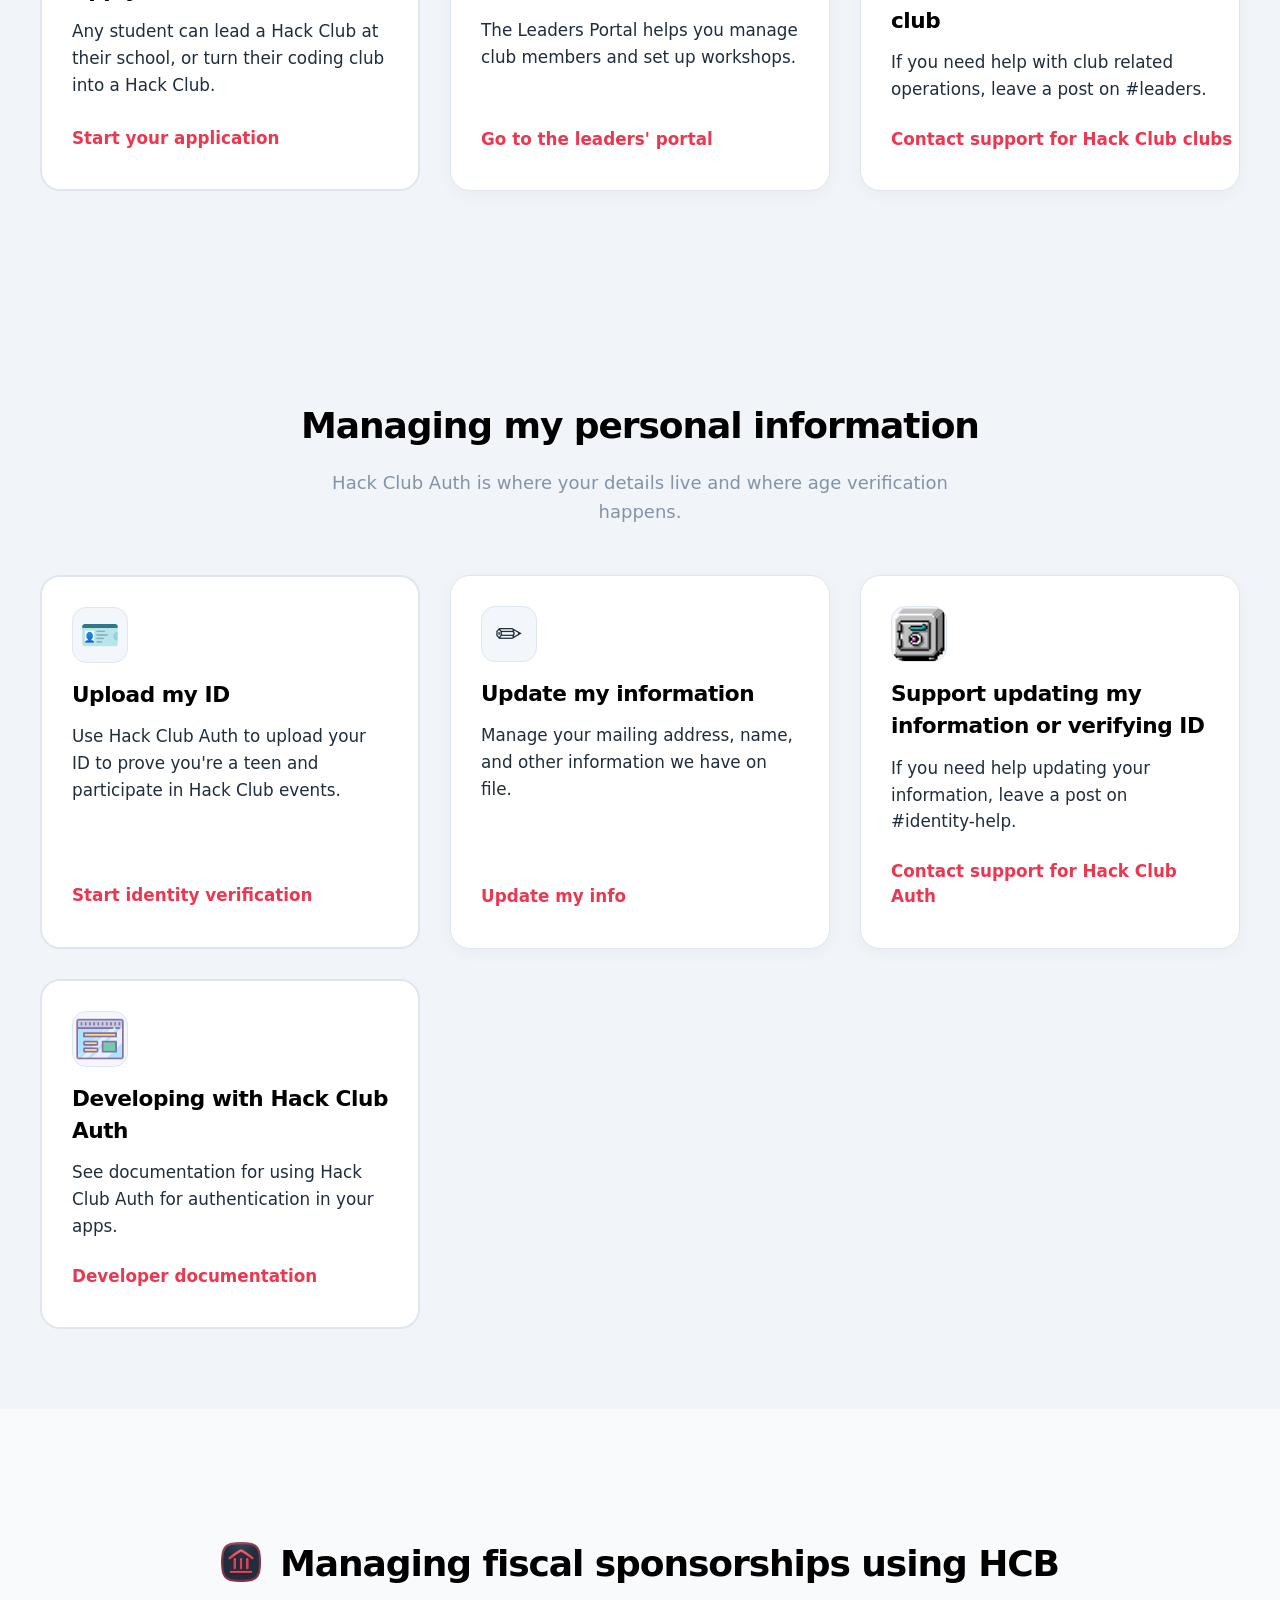
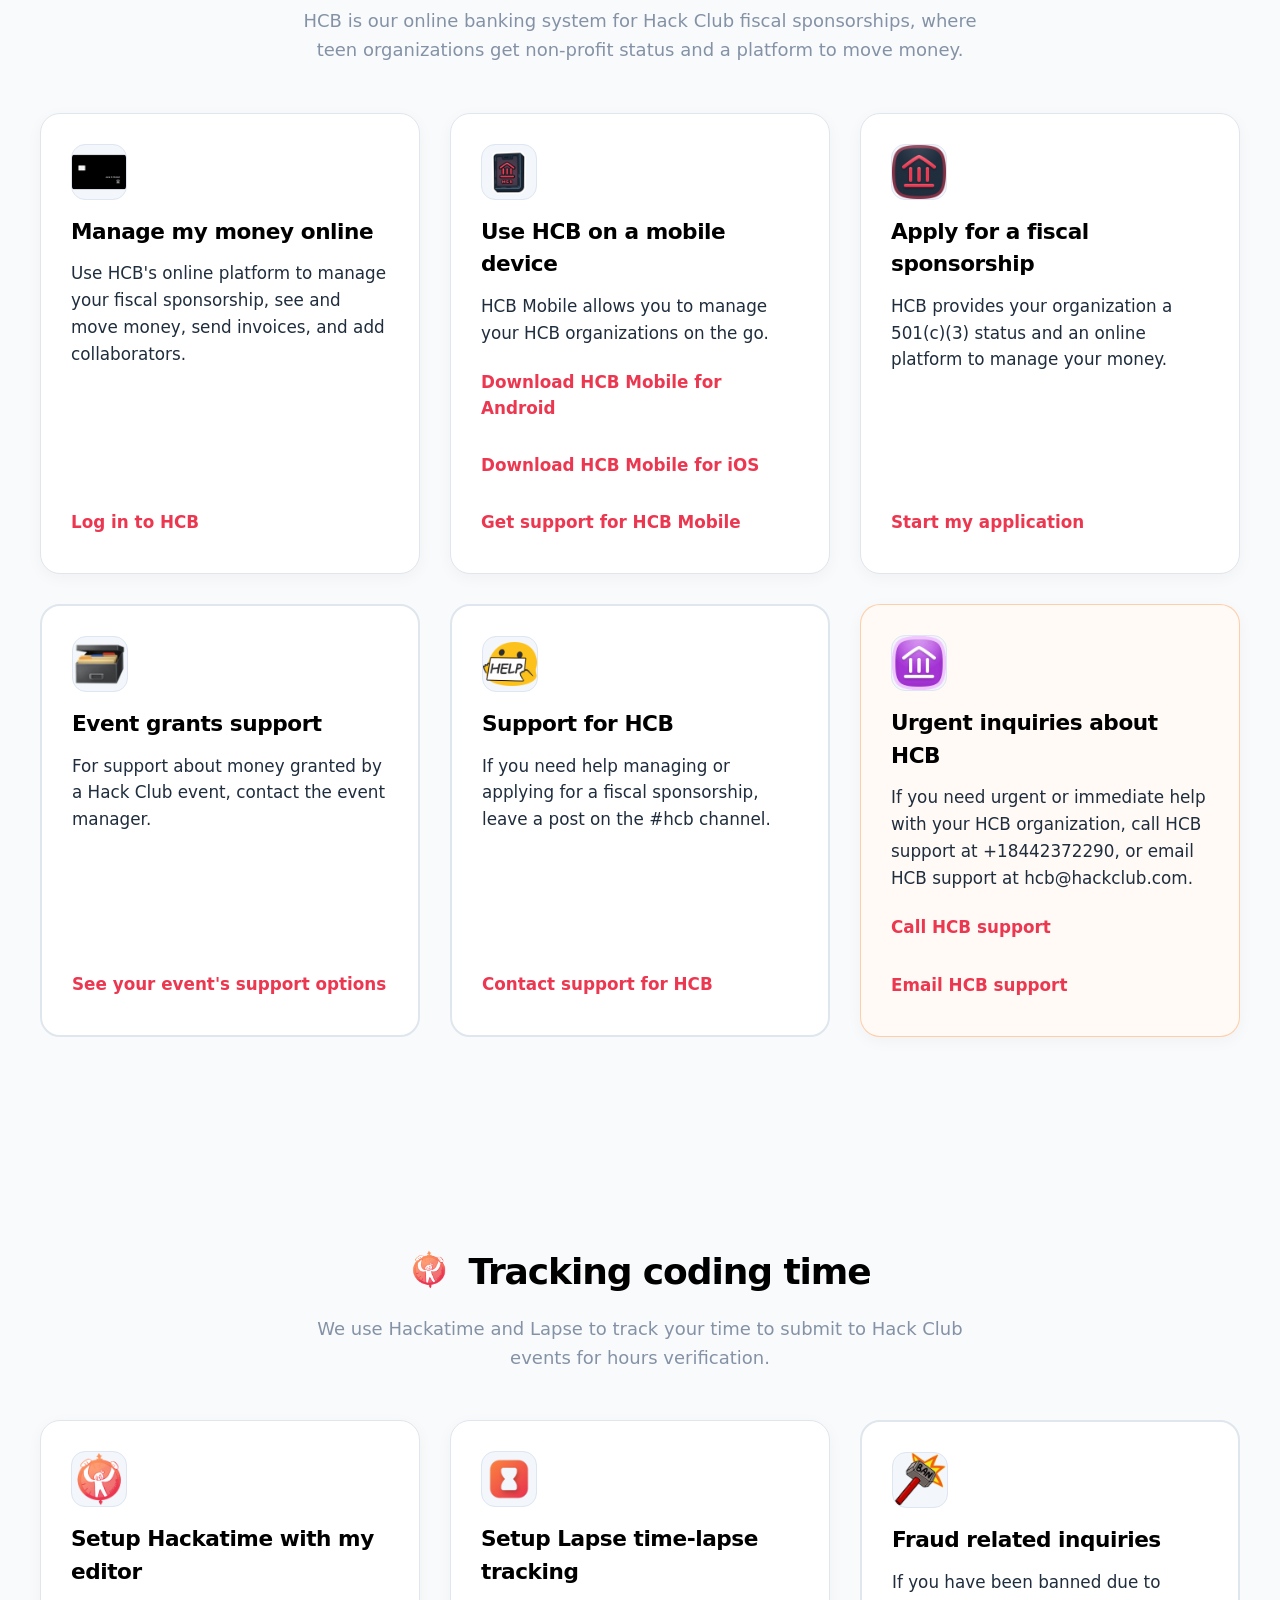
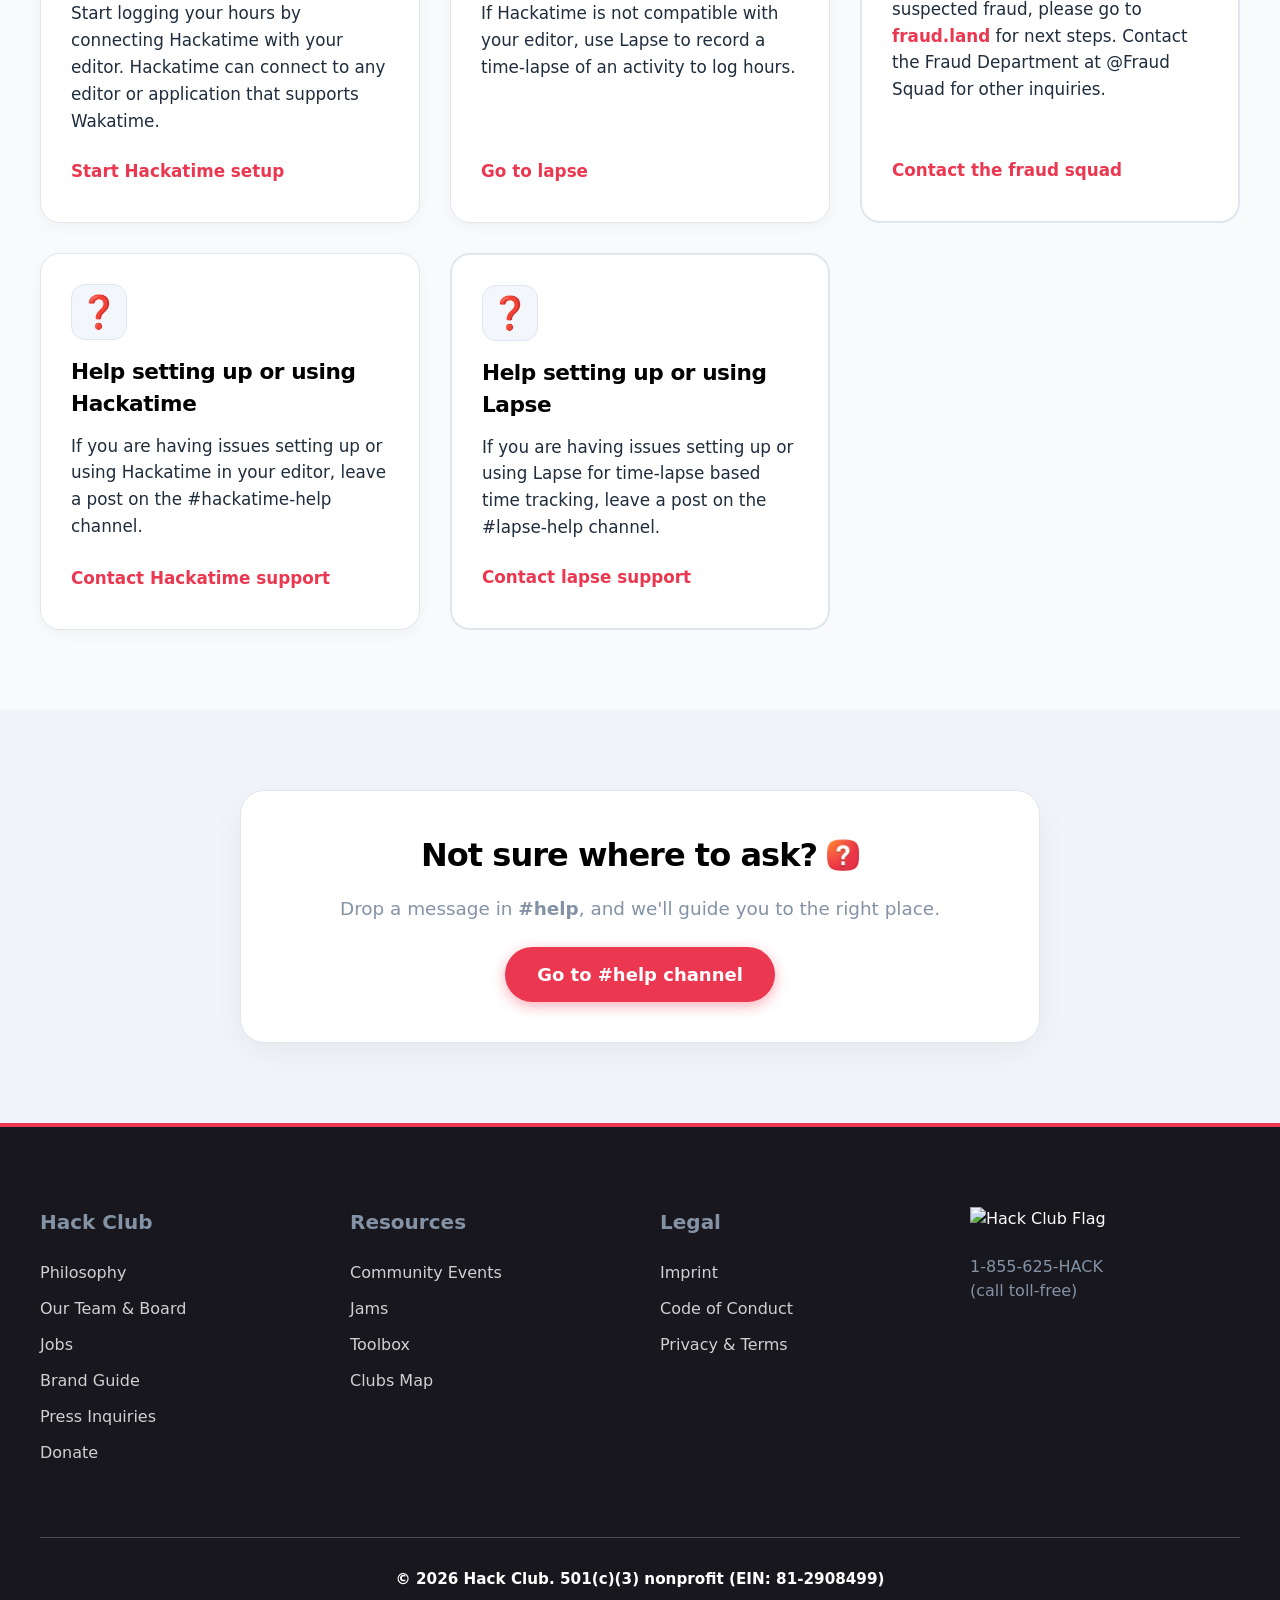
==== commit 962e06b3: "icon" ====
--- a/index.html
+++ b/index.html
@@ -101,7 +101,8 @@
                     <div class="icon"><img src="images/identity-vault.png" alt="Support" class="iconimg" /></div>
                     <h3>Support managing my club</h3>
                     <p>If you need help with club related operations, leave a post on #leaders.</p>
-                    <a href="https://hackclub.enterprise.slack.com/archives/C02PA5G01ND" class="cardlink">Contact support for Hack Club clubs</a>
+                    <a href="https://hackclub.enterprise.slack.com/archives/C02PA5G01ND"
+                        class="cardlink">Contact support for Hack Club clubs</a>
                 </div>
             </div>
         </section>
@@ -210,50 +211,68 @@
 
         <!-- created this section for coding time from canvas @coolcream -->
         <section class="section" id="coding-time">
-            <h2 class="sectiontitle title"><img src="images/hackatime.png" alt="HCB" class="sectionicon" /> Tracking coding time</h2>
-            <p class="sectiondesc subtitle">We use Hackatime and Lapse to track your time to submit to Hack Club events for hours verification.</p>
+            <h2 class="sectiontitle title"><img src="images/hackatime.png" alt="HCB" class="sectionicon" /> Tracking
+                coding time</h2>
+            <p class="sectiondesc subtitle">We use Hackatime and Lapse to track your time to submit to Hack Club events
+                for hours verification.</p>
             <div class="faqgrid container wide">
                 <div class="card">
                     <div class="icon"><img src="images/hackatime.png" alt="hackatime" class="iconimg" /></div>
                     <h3>Setup Hackatime with my editor</h3>
-                    <p>Start logging your hours by connecting Hackatime with your editor. Hackatime can connect to any editor or application that supports Wakatime.</p>
-                    <a href="https://hackatime.hackclub.com/my/wakatime_setup" class="cardlink">Start Hackatime setup</a>
+                    <p>Start logging your hours by connecting Hackatime with your editor. Hackatime can connect to any
+                        editor or application that supports Wakatime.</p>
+                    <a href="https://hackatime.hackclub.com/my/wakatime_setup" class="cardlink">Start Hackatime
+                        setup</a>
                 </div>
 
                 <div class="card">
                     <div class="icon"><img src="images/lapse.png" alt="lapse" class="iconimg" /></div>
                     <h3>Setup Lapse time-lapse tracking</h3>
-                    <p>If Hackatime is not compatible with your editor, use Lapse to record a time-lapse of an activity to log hours.</p>
+                    <p>If Hackatime is not compatible with your editor, use Lapse to record a time-lapse of an activity
+                        to log hours.</p>
                     <a href="https://lapse.hackclub.com/" class="cardlink">Go to lapse</a>
                 </div>
-                
+
                 <div class="card bordered">
                     <div class="icon"><img src="images/ban.png" alt="ban" class="iconimg" /></div>
                     <h3>Fraud related inquiries</h3>
-                    <p>If you have been banned due to suspected fraud, please go to <a href="https://fraud.land">fraud.land</a> for next steps. Contact the Fraud Department at @Fraud Squad for other inquiries.</p>
-                    <a href="https://hackclub.enterprise.slack.com/archives/D09CM6GUC83"
-                    class="cardlink">Contact the fraud squad</a>
+                    <p>If you have been banned due to suspected fraud, please go to <a
+                            href="https://fraud.land">fraud.land</a> for next steps. Contact the Fraud Department at
+                        @Fraud Squad for other inquiries.</p>
+                    <a href="https://hackclub.enterprise.slack.com/archives/D09CM6GUC83" class="cardlink">Contact the
+                        fraud squad</a>
                 </div>
 
                 <div class="card">
                     <div class="icon"><span class="emoji" aria-hidden="true">❓</span></div>
                     <h3>Help setting up or using Hackatime</h3>
-                    <p>If you are having issues setting up or using Hackatime in your editor, leave a post on the #hackatime-help channel.</p>
-                    <a href="https://hackclub.enterprise.slack.com/archives/C0AFG0XGGMP" class="cardlink">Contact Hackatime support</a>
-                </div>
-                
+                    <p>If you are having issues setting up or using Hackatime in your editor, leave a post on the
+                        #hackatime-help channel.</p>
+                    <a href="https://hackclub.enterprise.slack.com/archives/C0AFG0XGGMP" class="cardlink">Contact
+                        Hackatime support</a>
+                </div>
+
                 <div class="card bordered">
                     <div class="icon"><span class="emoji" aria-hidden="true">❓</span></div>
                     <h3>Help setting up or using Lapse</h3>
-                    <p>If you are having issues setting up or using Lapse for time-lapse based time tracking, leave a post on the #lapse-help channel.</p>
-                    <a href="https://hackclub.enterprise.slack.com/archives/C09NVLWU61E" class="cardlink">Contact lapse support</a>
+                    <p>If you are having issues setting up or using Lapse for time-lapse based time tracking, leave a
+                        post on the #lapse-help channel.</p>
+                    <a href="https://hackclub.enterprise.slack.com/archives/C09NVLWU61E" class="cardlink">Contact lapse
+                        support</a>
                 </div>
             </div>
         </section>
 
         <section class="section alt" id="general">
             <div class="helpcard">
-                <h2 class="title">Not sure where to ask?<img src="images/hc-help.png" alt="help-logo" class="iconimg" /></h2>
+                <h2 class="title" style="
+                display: flex; 
+                align-items: center; 
+                justify-content: center; 
+                gap: 10px;
+                ">
+                    Not sure where to ask?<img src="images/hc-help.png" alt="help-logo" class="emoji-help" />
+                </h2>
                 <p>Drop a message in <strong>#help</strong>, and we'll guide you to the right place.</p>
                 <div class="mt4">
                     <a href="https://hackclub.enterprise.slack.com/archives/C07TM4C0AQ5" class="btn primarybtn">Go to
@@ -301,4 +320,4 @@
 
 </body>
 
-</html>
+</html>
--- a/style.css
+++ b/style.css
@@ -474,6 +474,11 @@
     height: 100%;
     object-fit: cover;
     display: block;
+}
+
+.emoji-help {
+    width: 2rem;
+    height: 2rem;
 }
 
 .emoji {
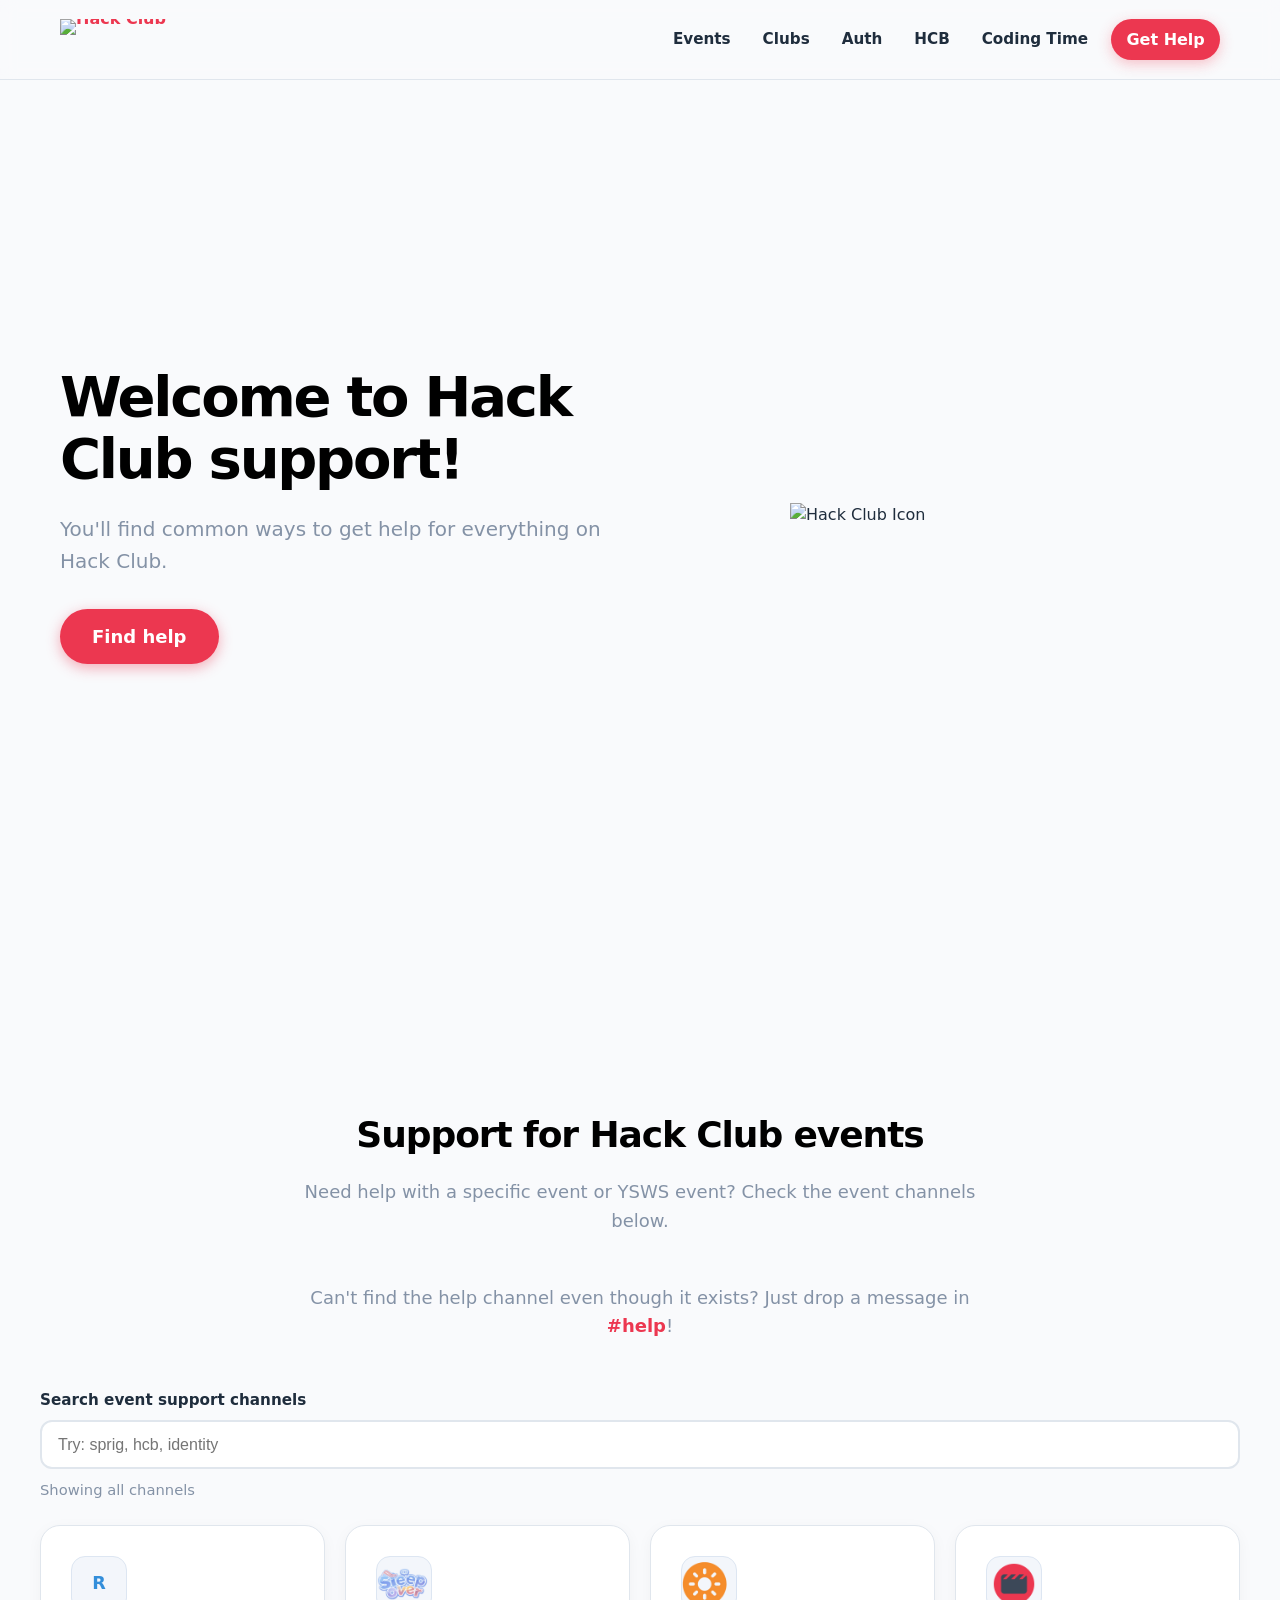
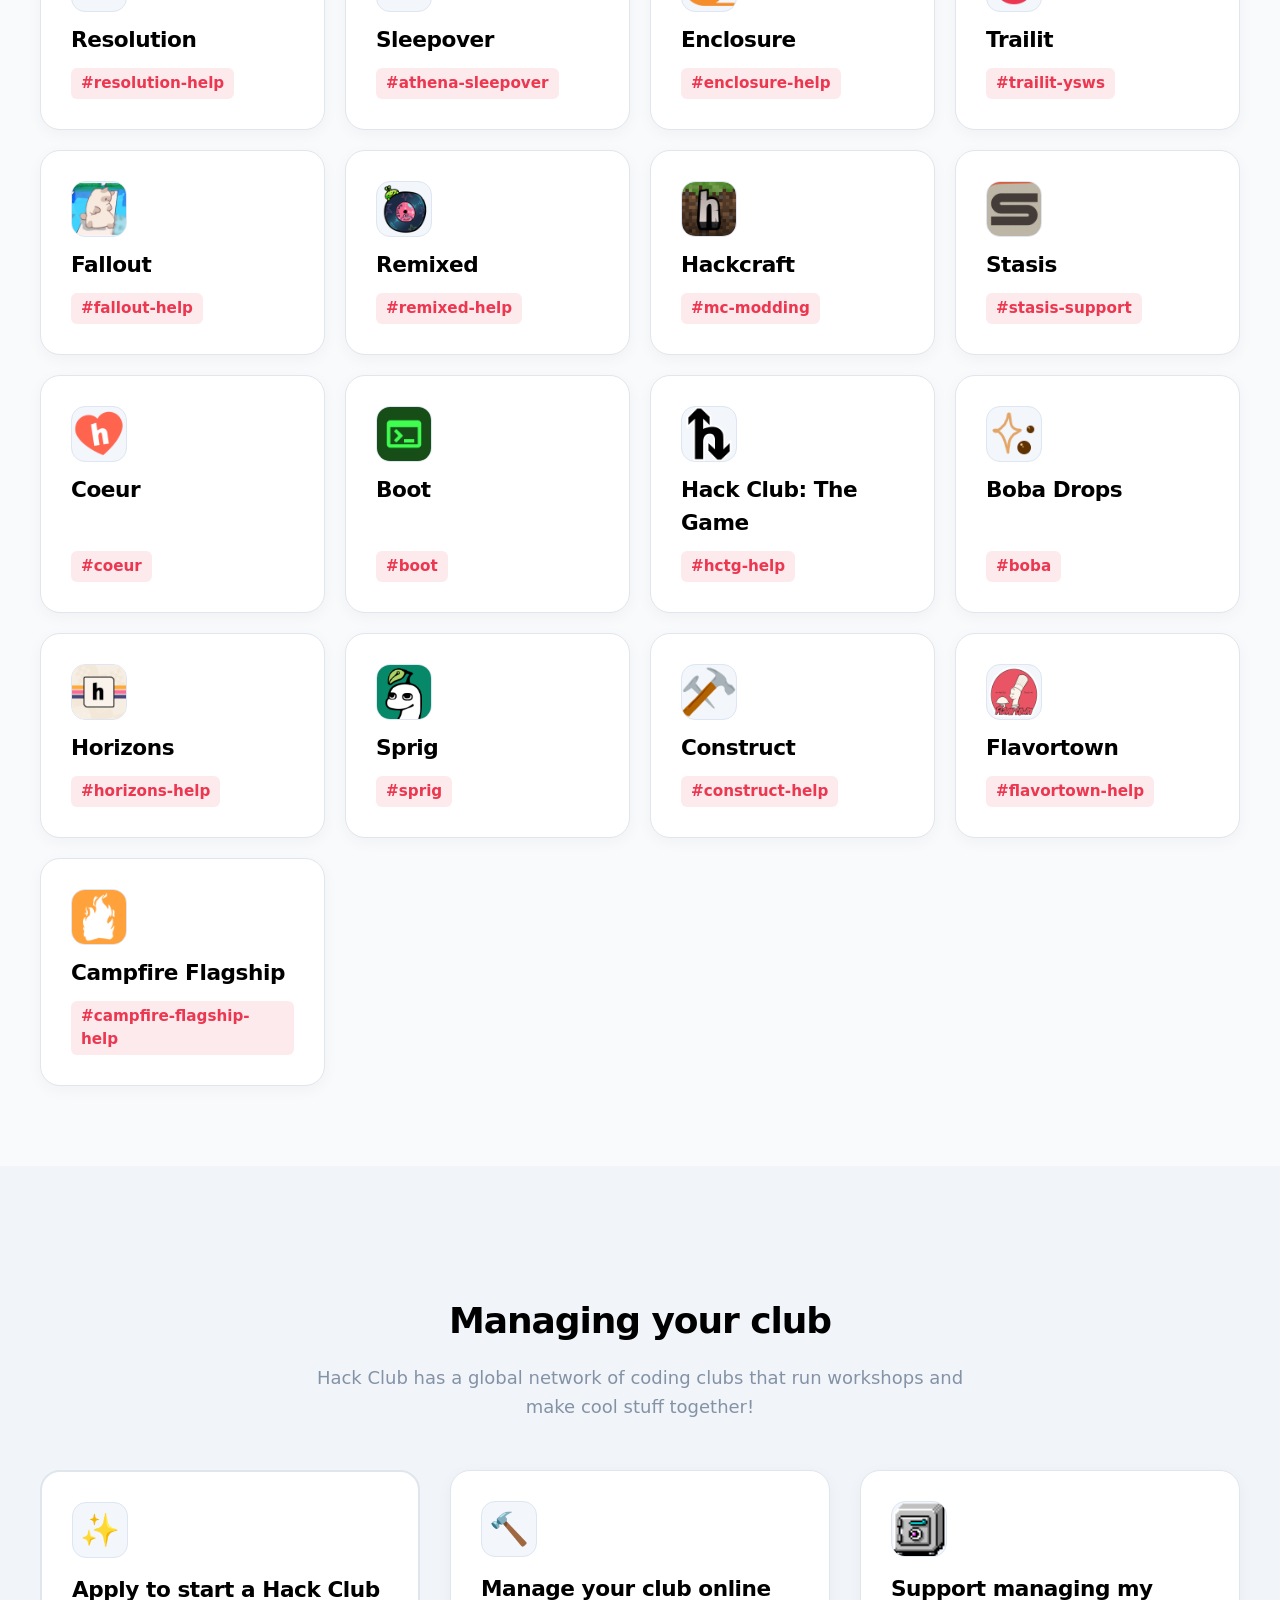
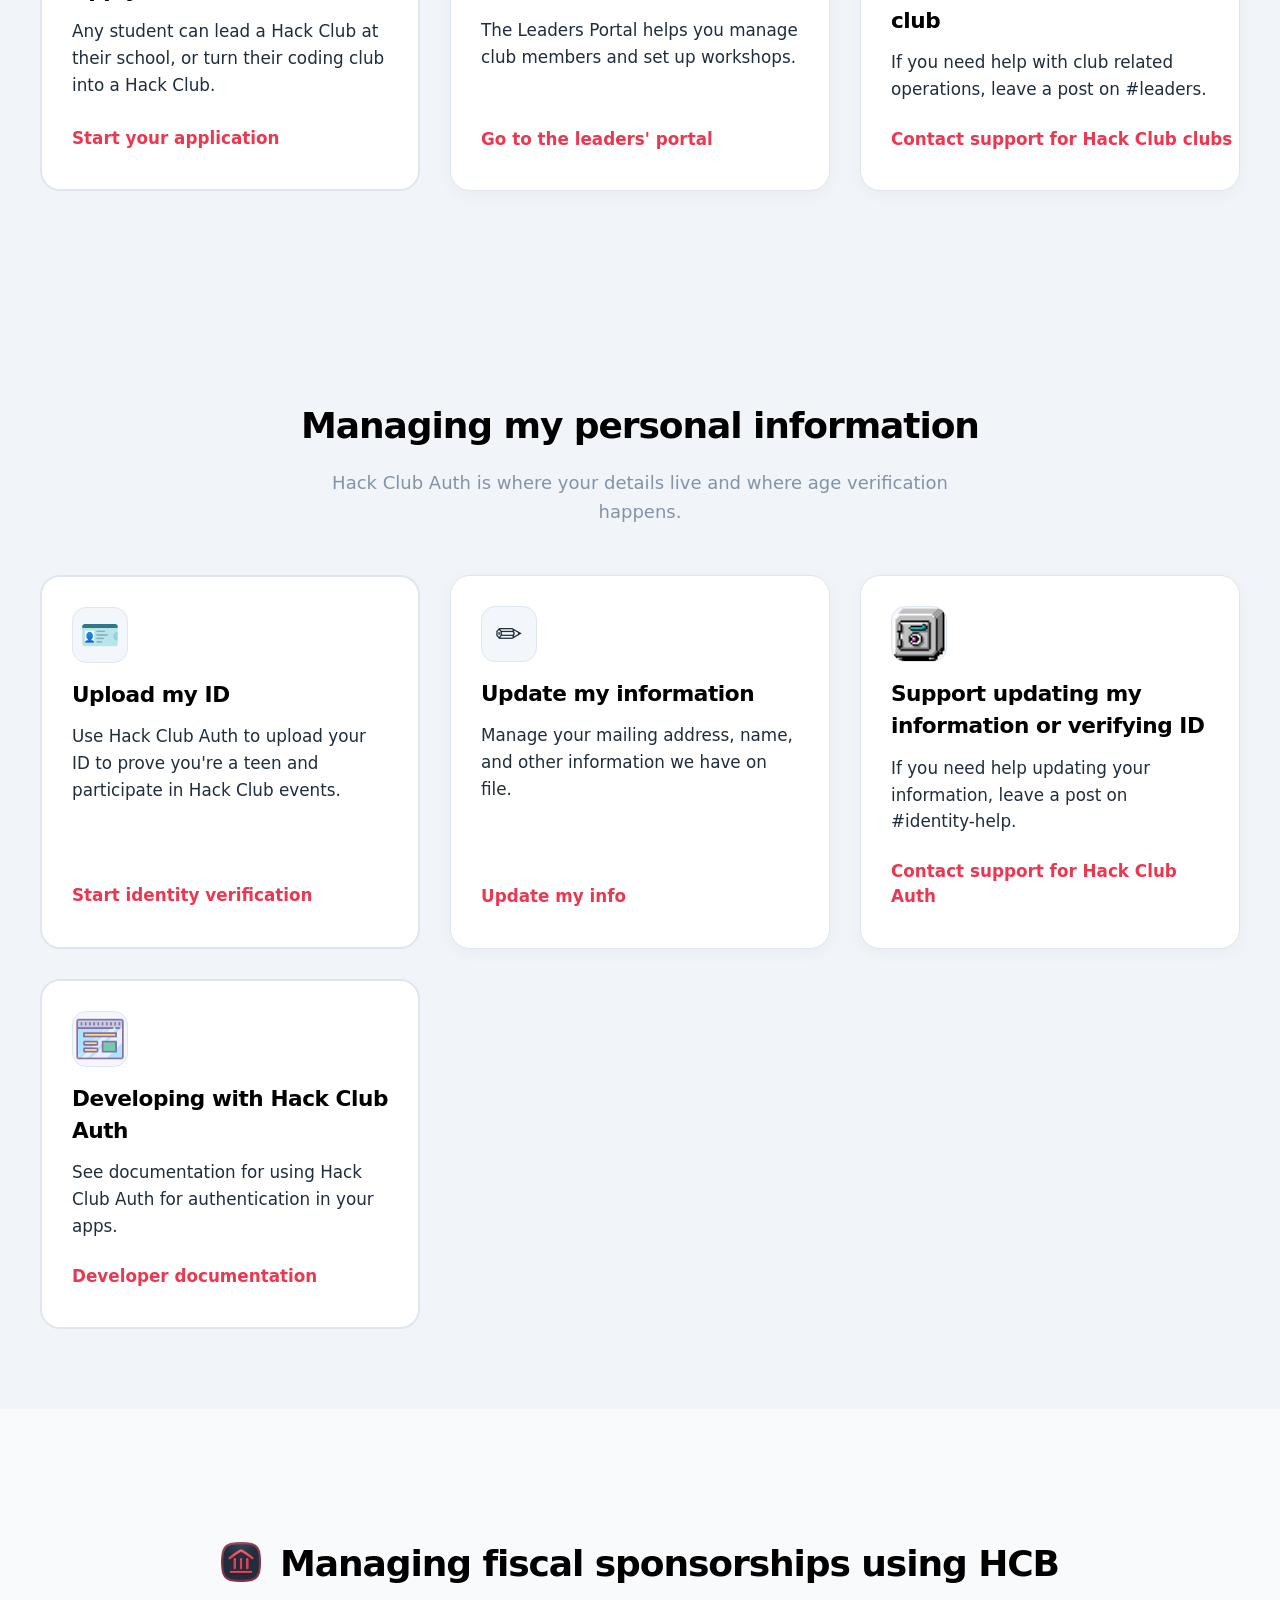
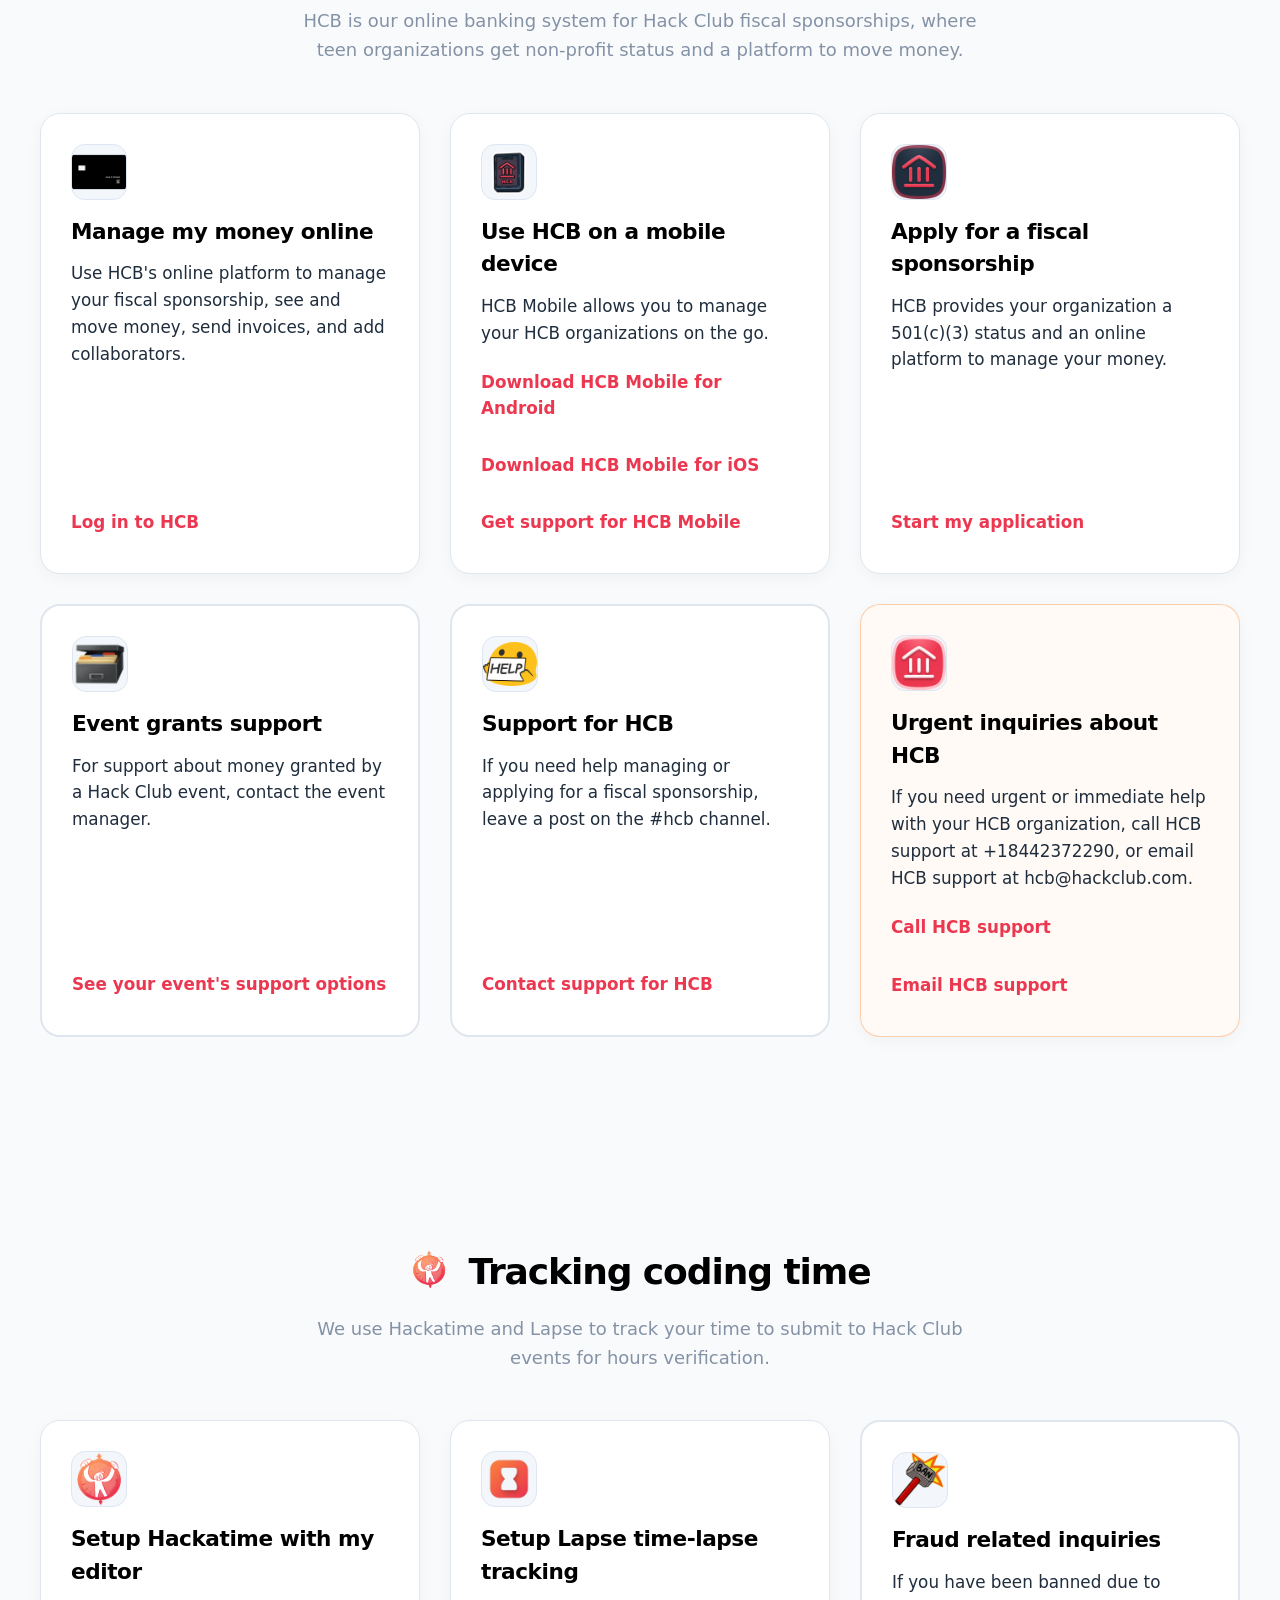
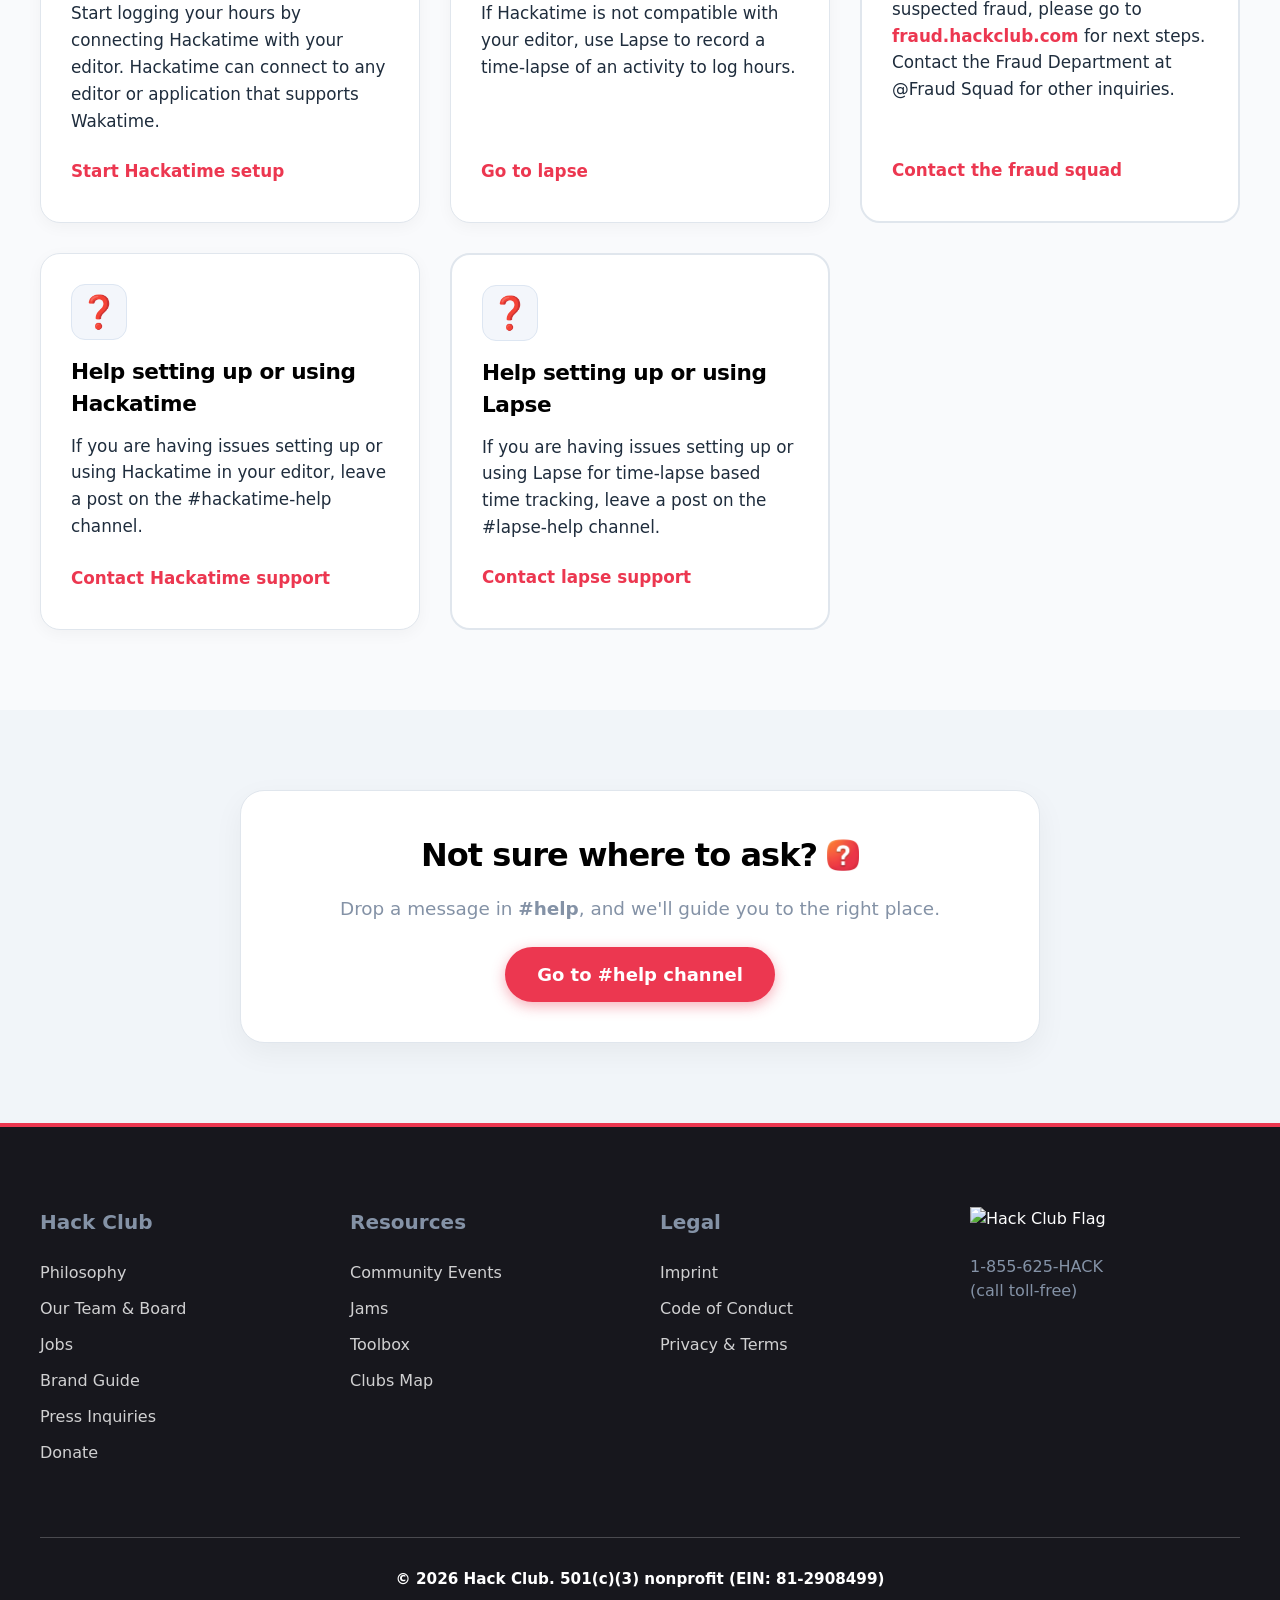
==== commit cbf89442: "Update fraud inquiry link to new URL" ====
--- a/index.html
+++ b/index.html
@@ -237,7 +237,7 @@
                     <div class="icon"><img src="images/ban.png" alt="ban" class="iconimg" /></div>
                     <h3>Fraud related inquiries</h3>
                     <p>If you have been banned due to suspected fraud, please go to <a
-                            href="https://fraud.land">fraud.land</a> for next steps. Contact the Fraud Department at
+                            href="https://fraud.hackclub.com">fraud.hackclub.com</a> for next steps. Contact the Fraud Department at
                         @Fraud Squad for other inquiries.</p>
                     <a href="https://hackclub.enterprise.slack.com/archives/D09CM6GUC83" class="cardlink">Contact the
                         fraud squad</a>
@@ -320,4 +320,4 @@
 
 </body>
 
-</html>+</html>
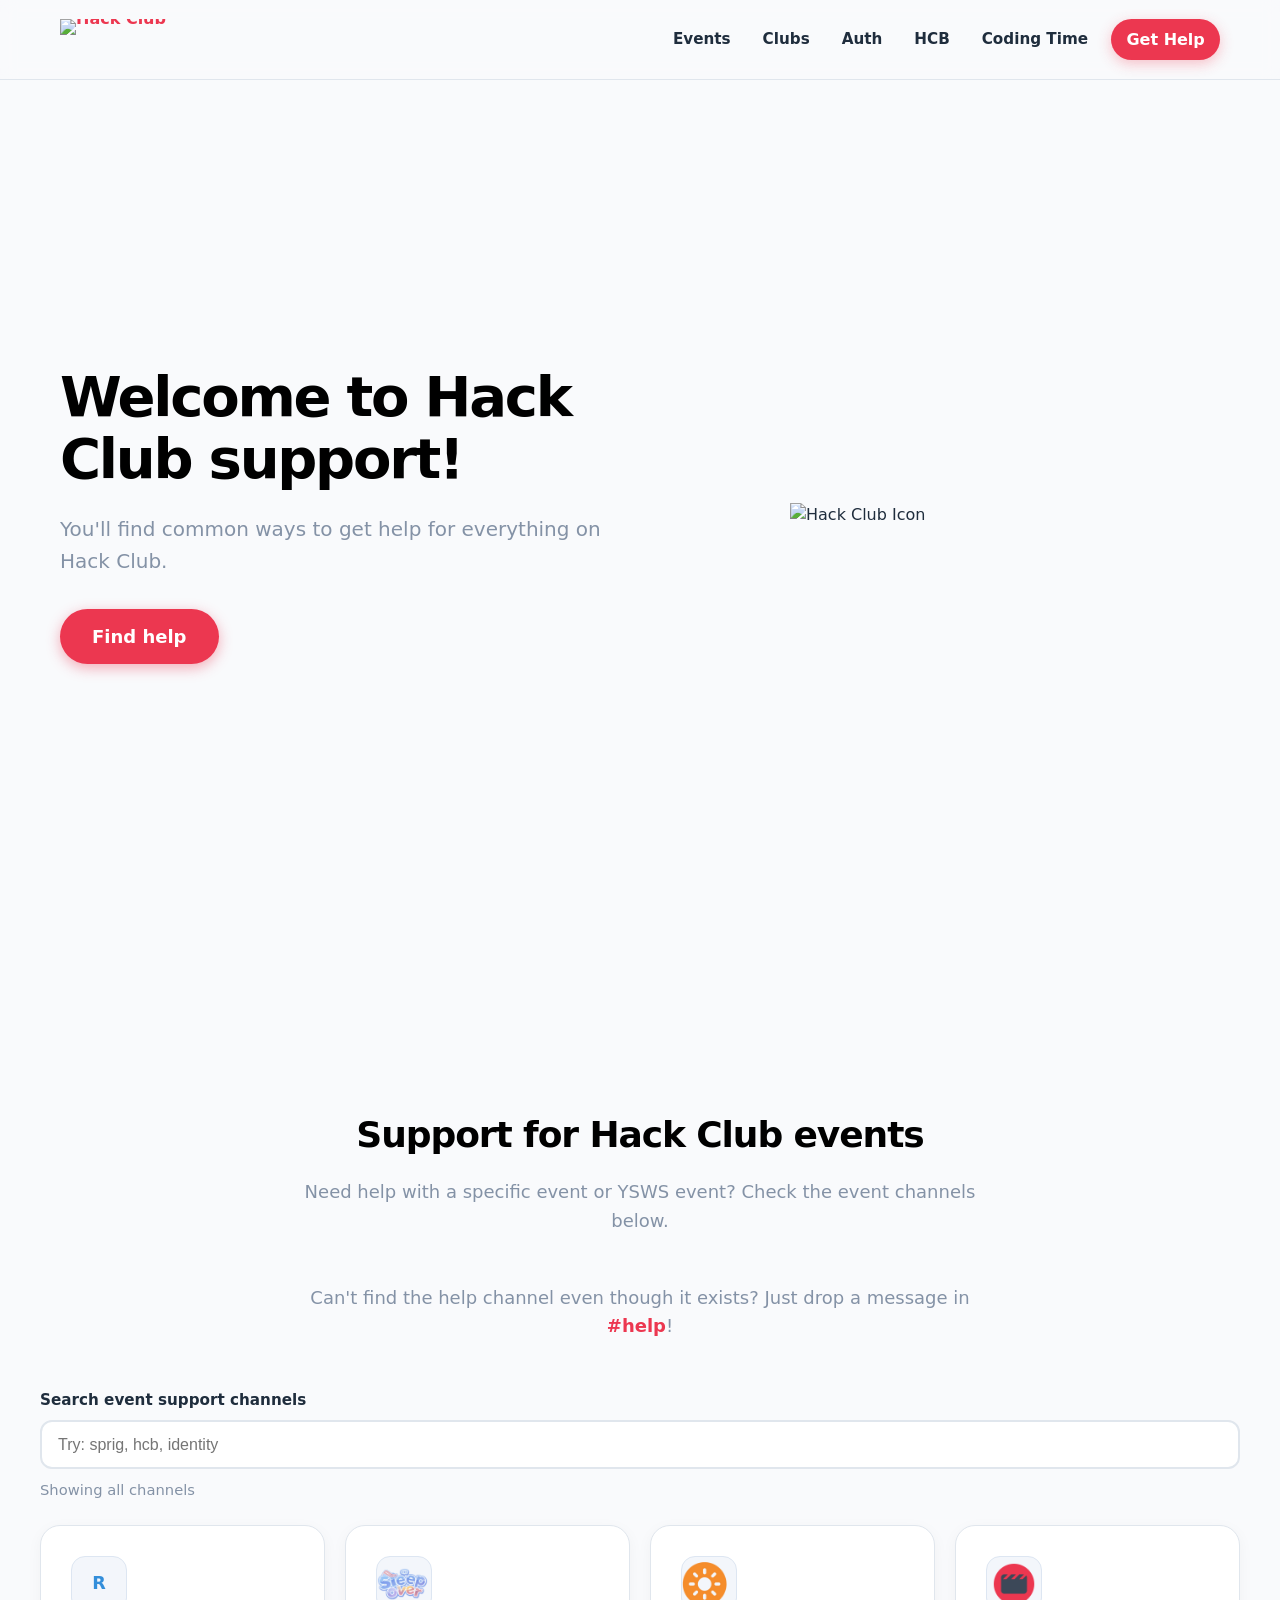
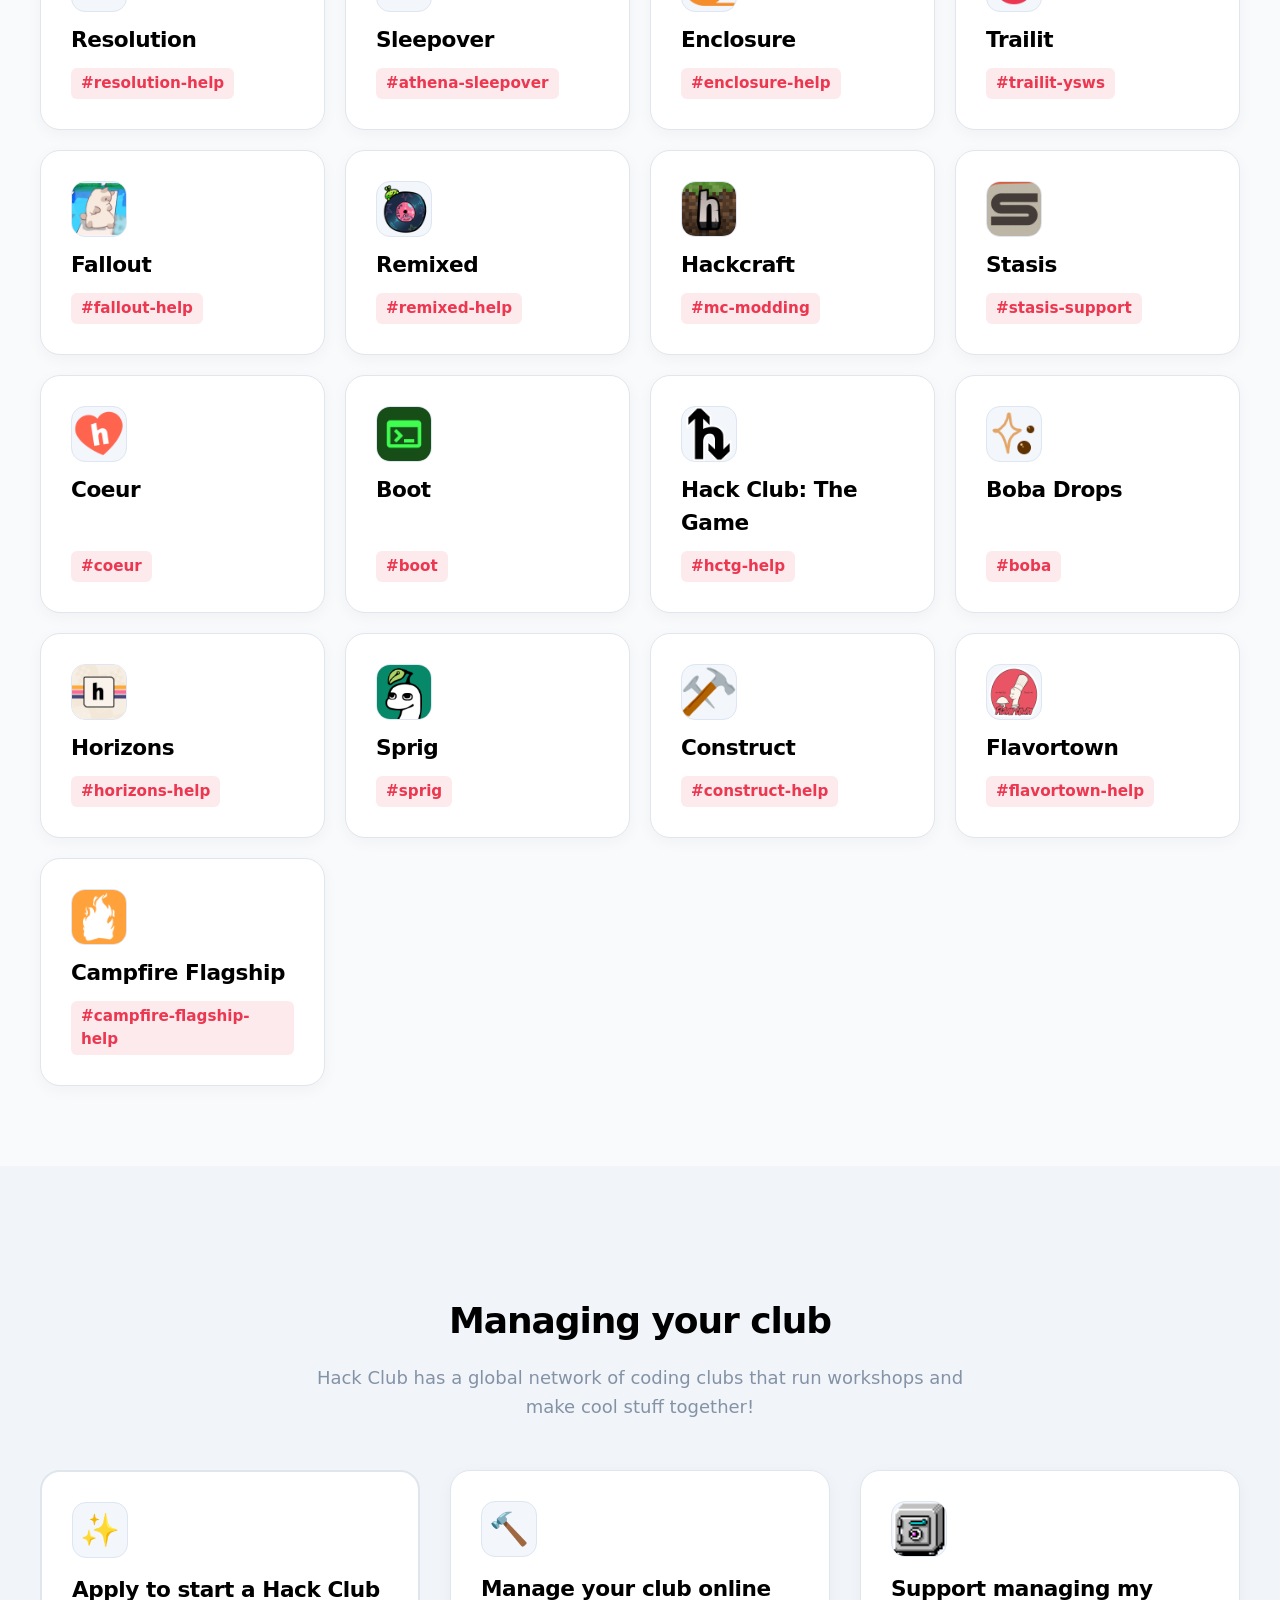
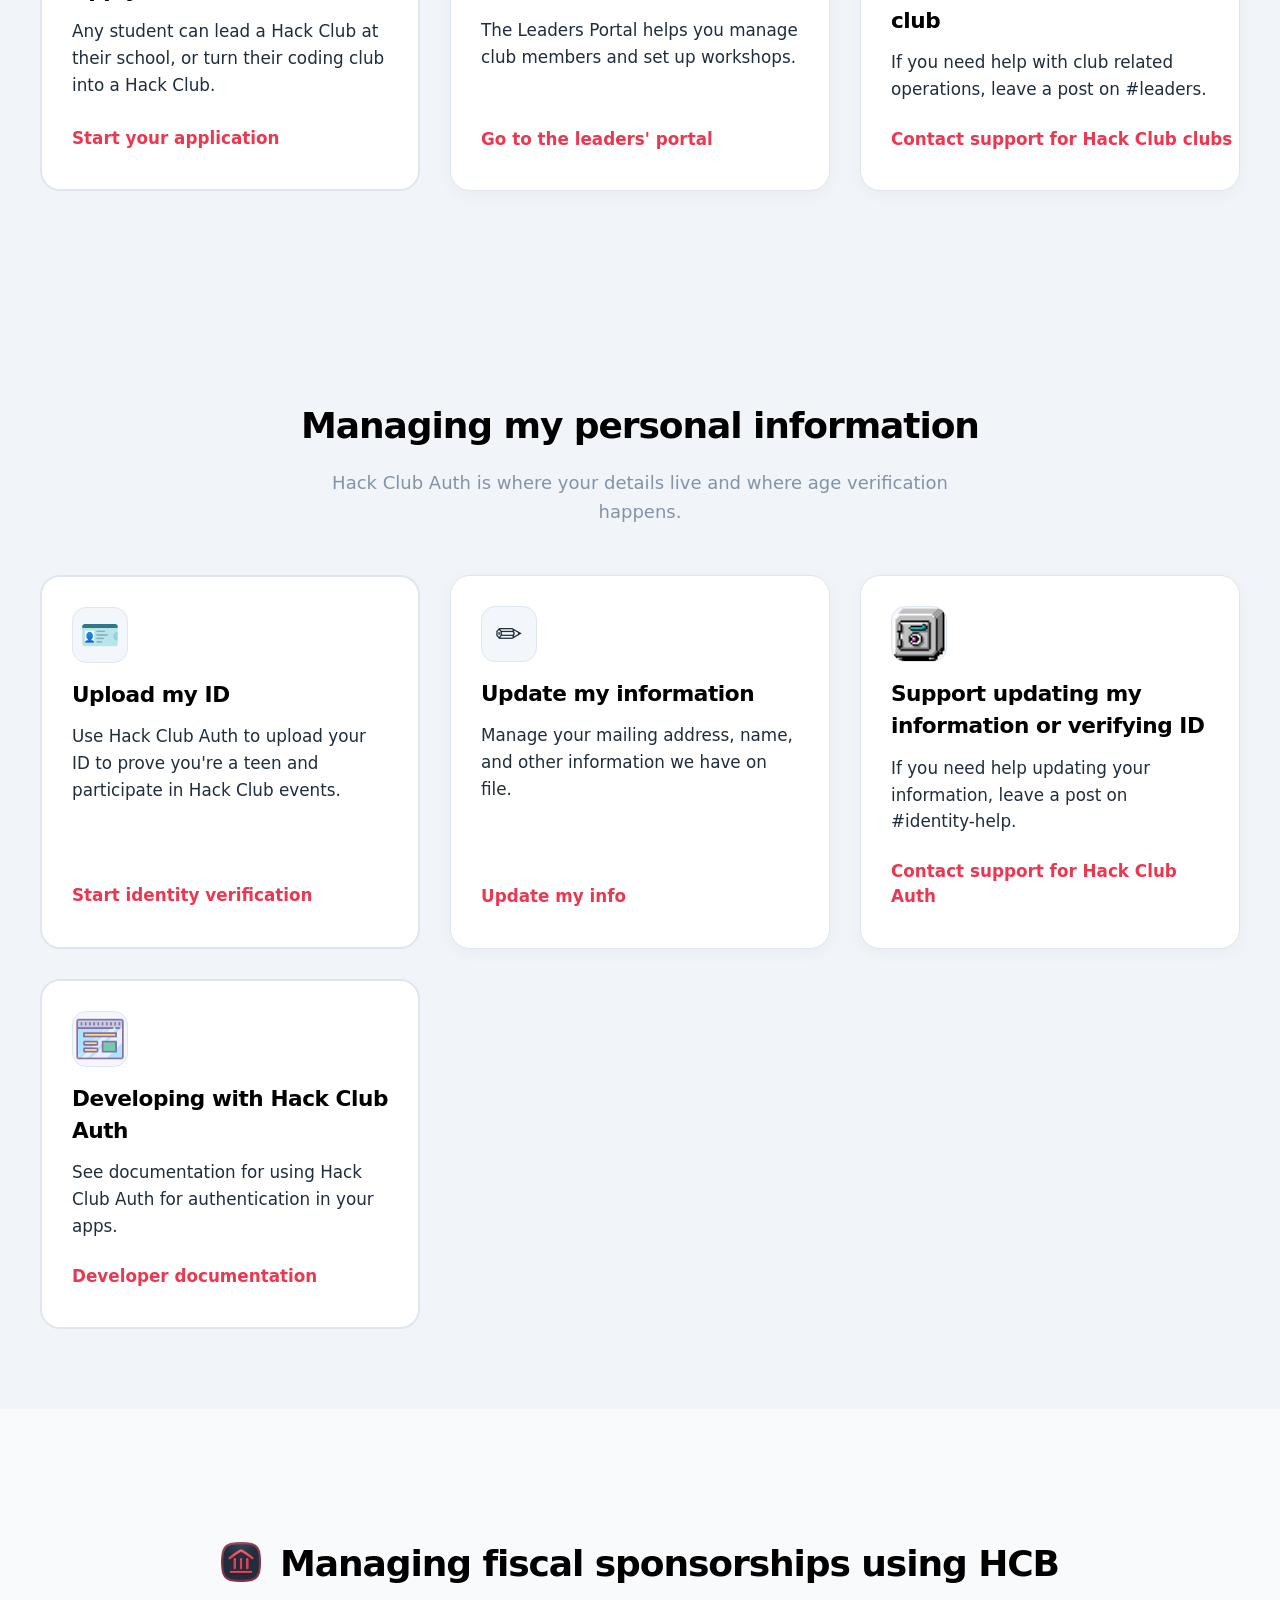
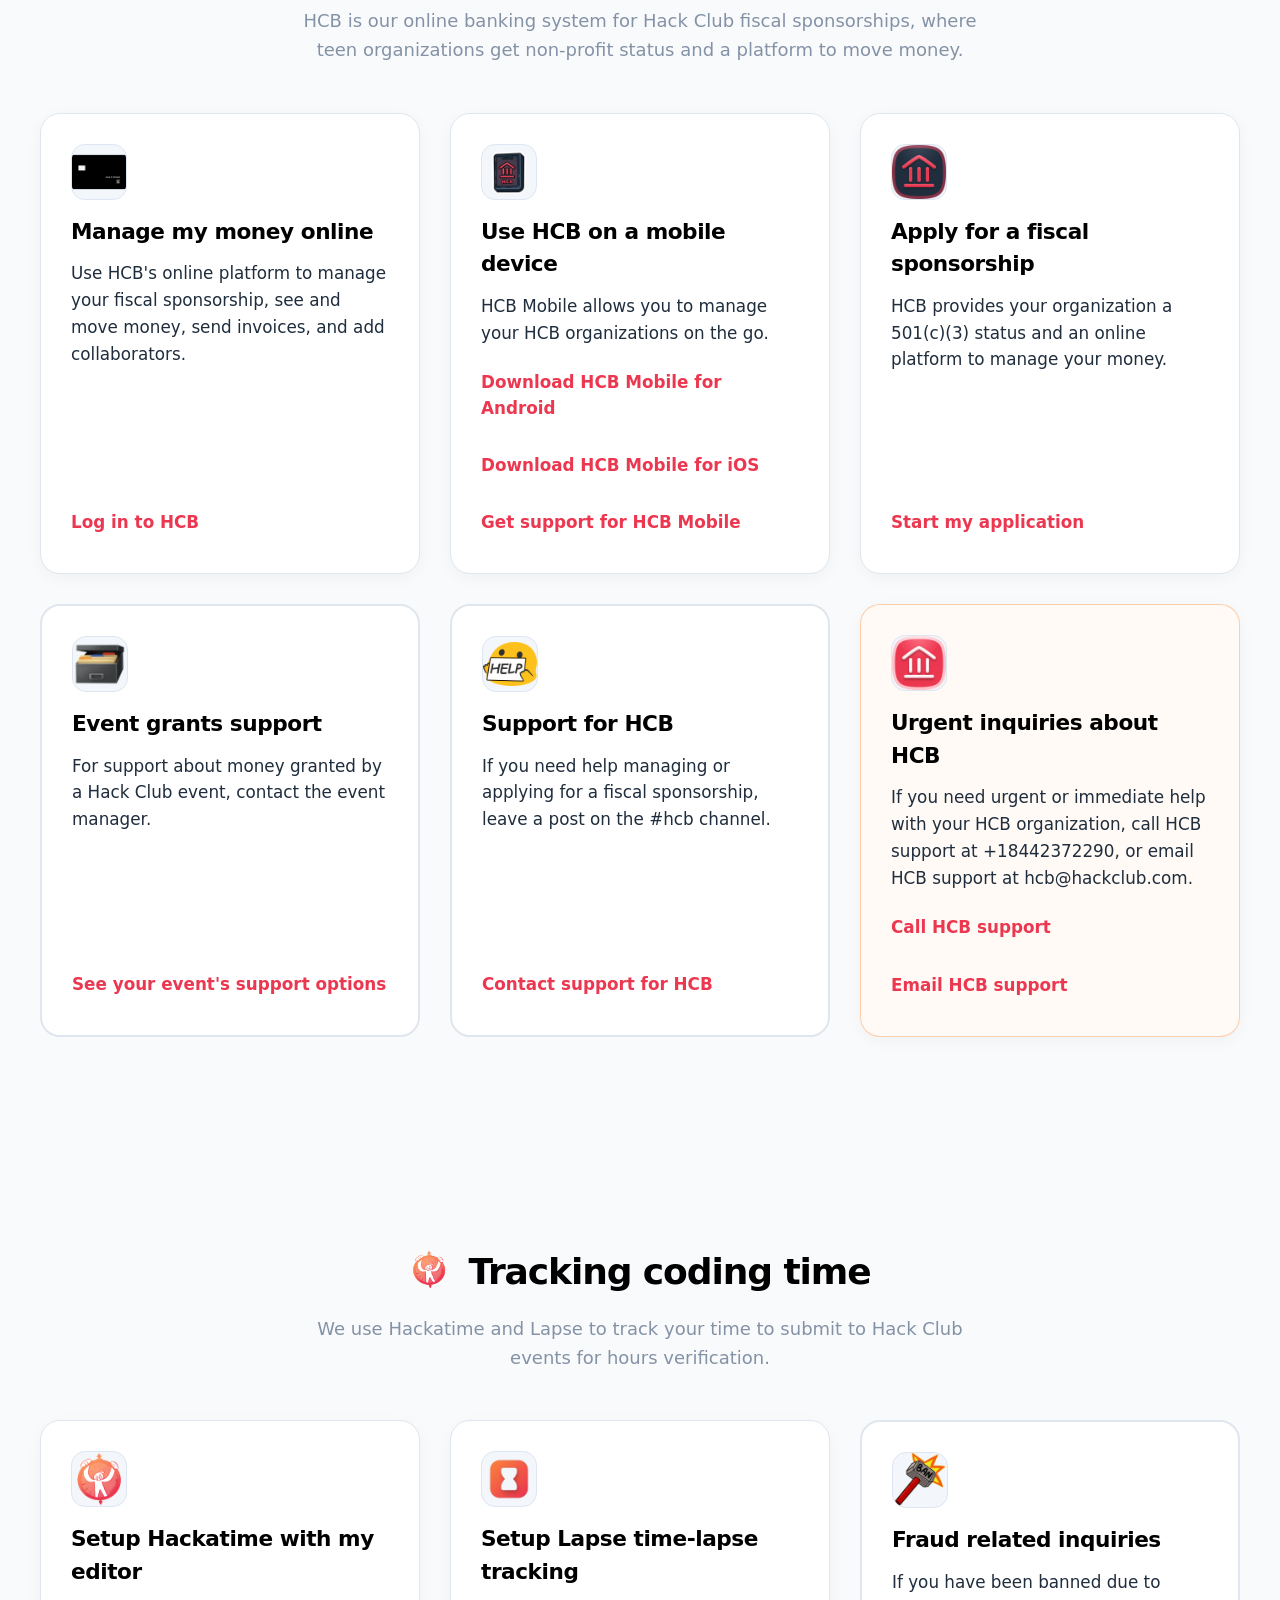
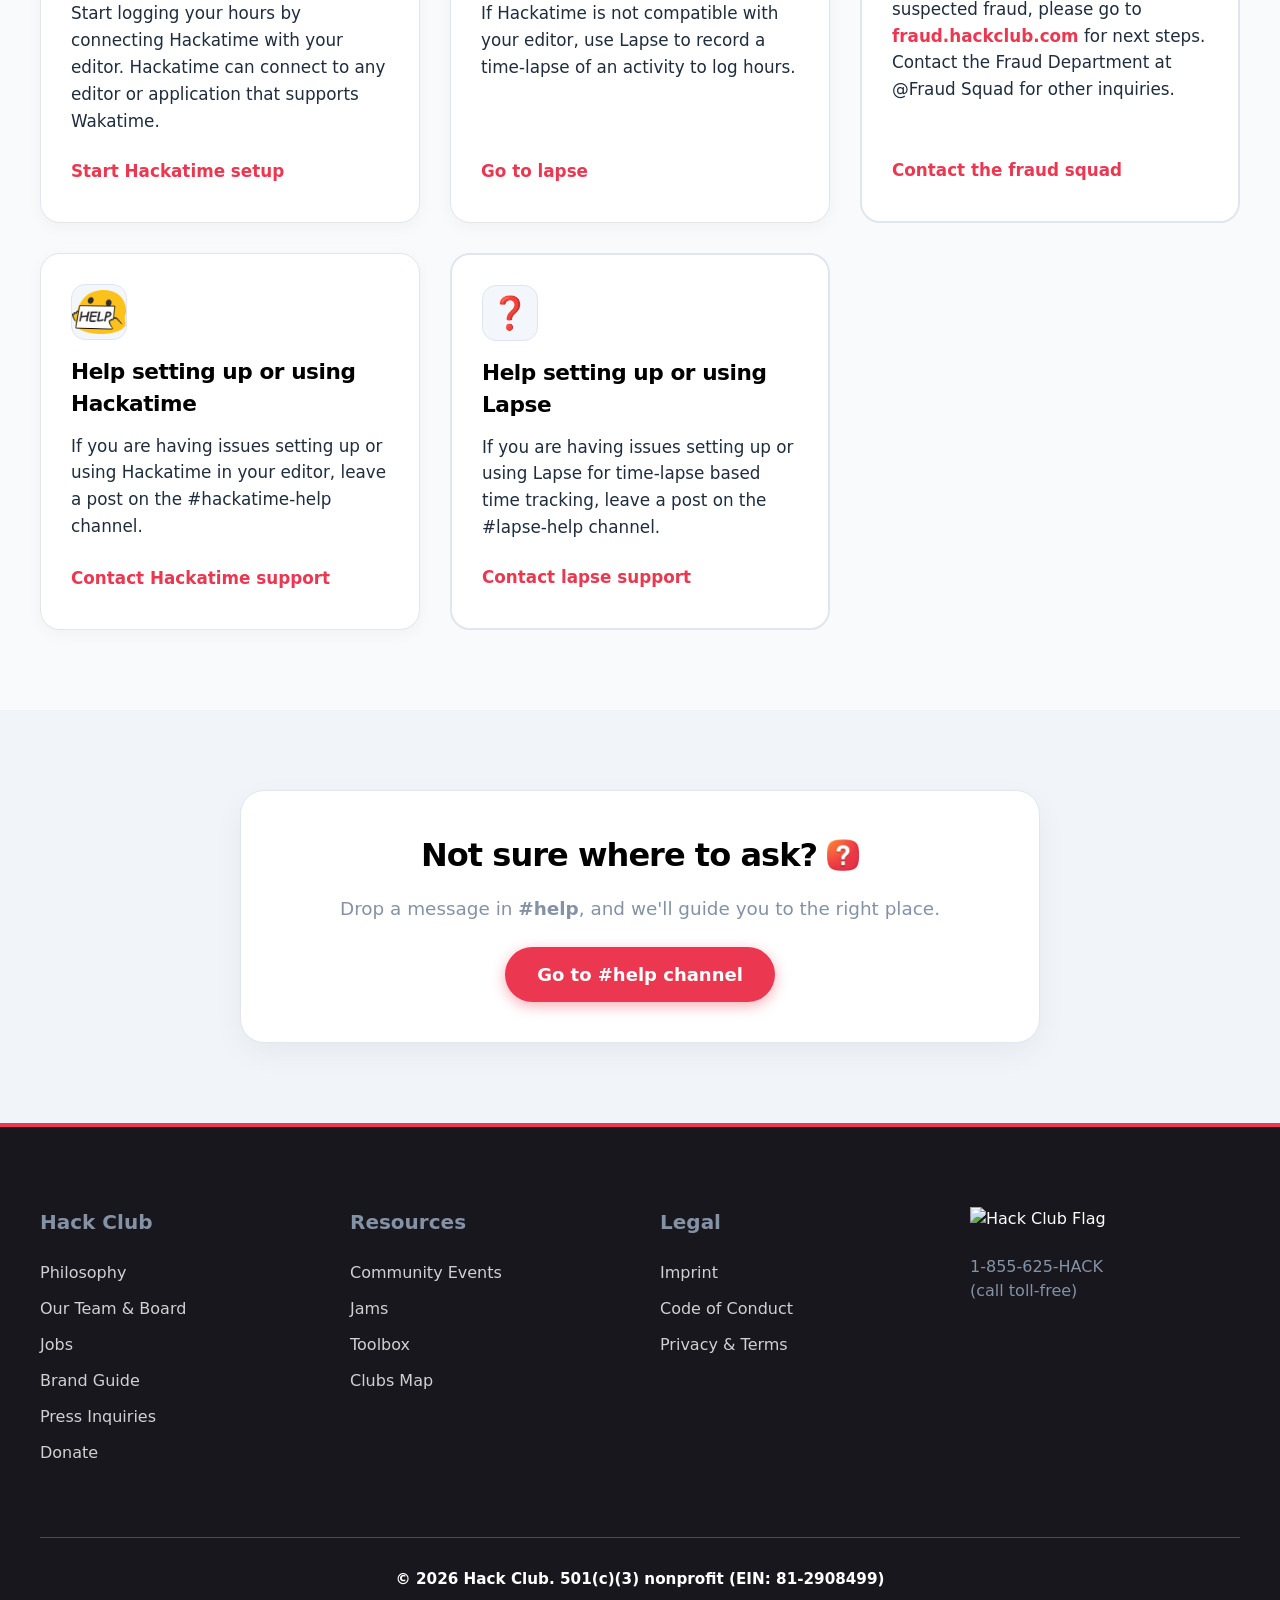
==== commit 6181eb9d: "remove comments + upd one img" ====
--- a/index.html
+++ b/index.html
@@ -76,7 +76,6 @@
             <div class="eventsgrid container wide" id="eventsgrid"></div>
         </section>
 
-        <!-- Clubs part adding this from updated canvas @coolcream -->
         <section class="section alt" id="clubs">
             <h2 class="sectiontitle title">Managing your club</h2>
             <p class="sectiondesc subtitle">Hack Club has a global network of coding clubs that run workshops and make
@@ -209,7 +208,6 @@
             </div>
         </section>
 
-        <!-- created this section for coding time from canvas @coolcream -->
         <section class="section" id="coding-time">
             <h2 class="sectiontitle title"><img src="images/hackatime.png" alt="HCB" class="sectionicon" /> Tracking
                 coding time</h2>
@@ -244,7 +242,7 @@
                 </div>
 
                 <div class="card">
-                    <div class="icon"><span class="emoji" aria-hidden="true">❓</span></div>
+                    <div class="icon"><img src="images/blob-help.png" alt="ban" class="iconimg" /></div>
                     <h3>Help setting up or using Hackatime</h3>
                     <p>If you are having issues setting up or using Hackatime in your editor, leave a post on the
                         #hackatime-help channel.</p>
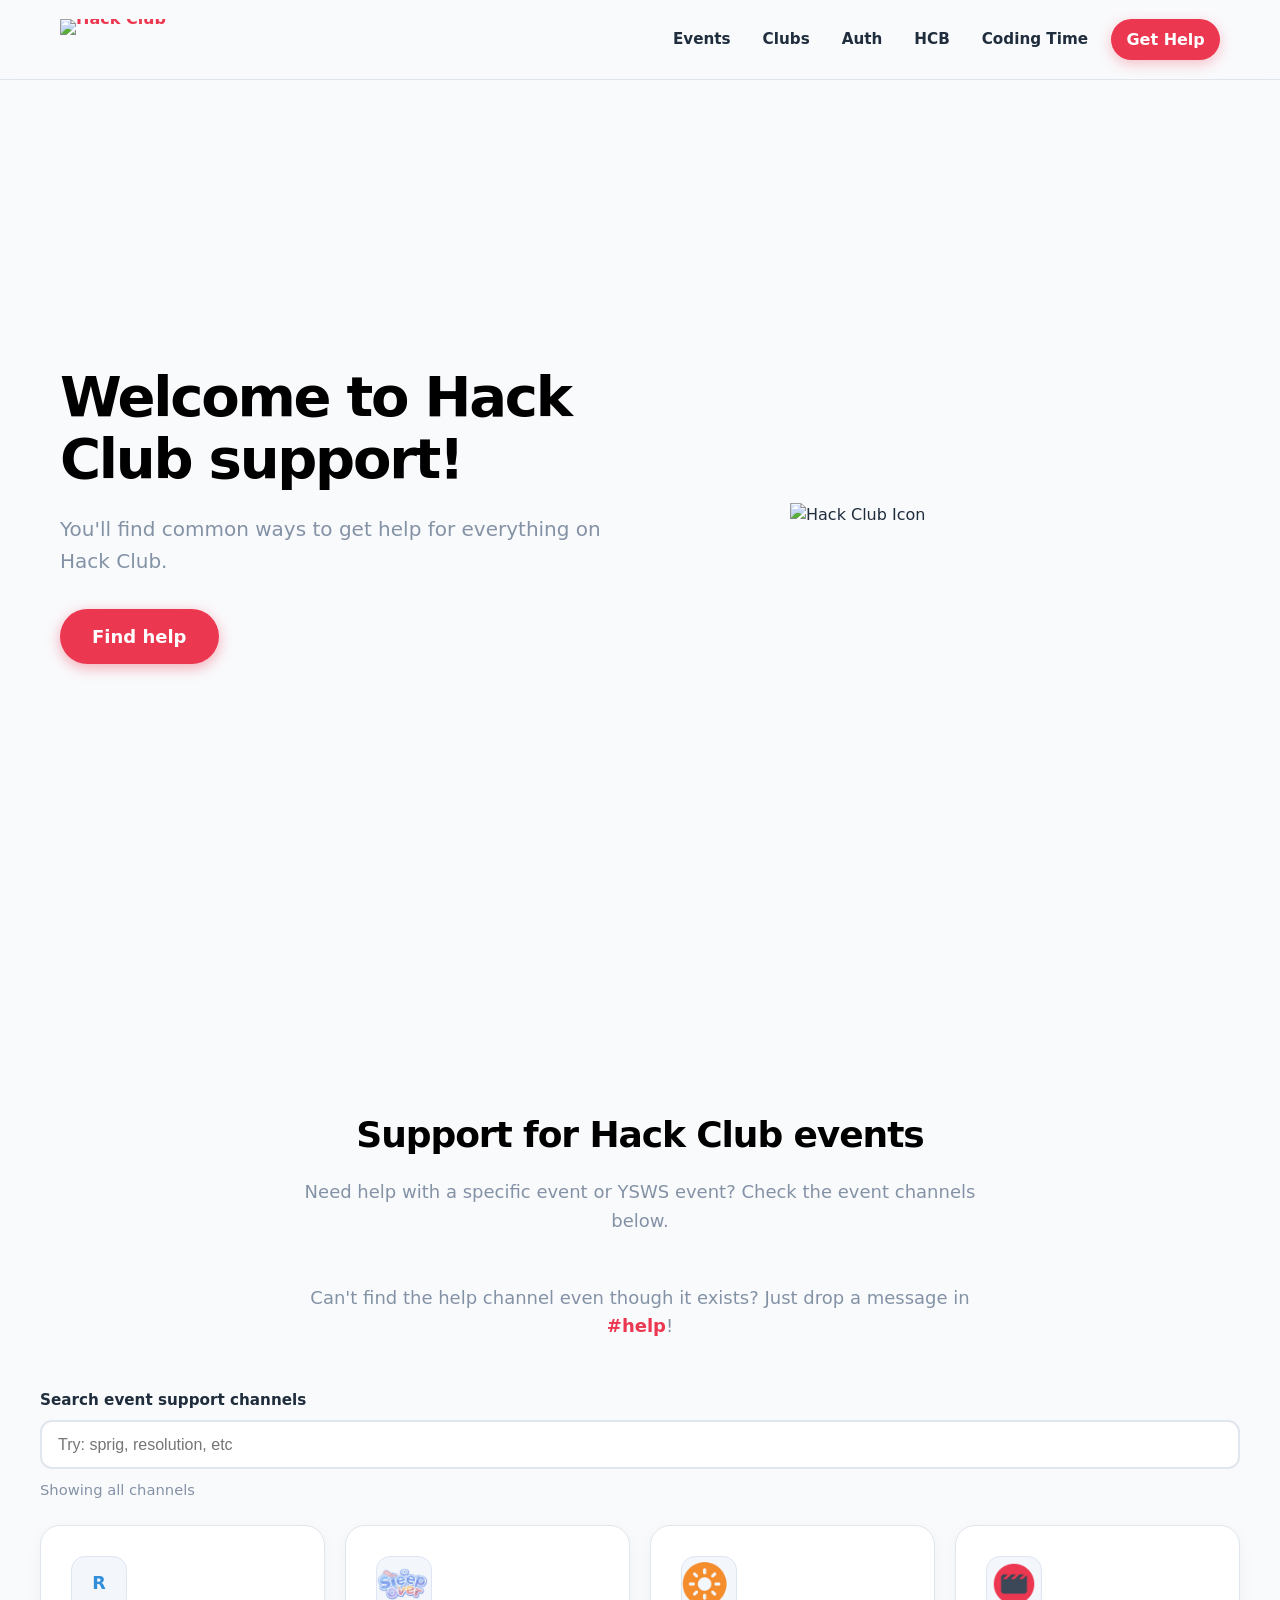
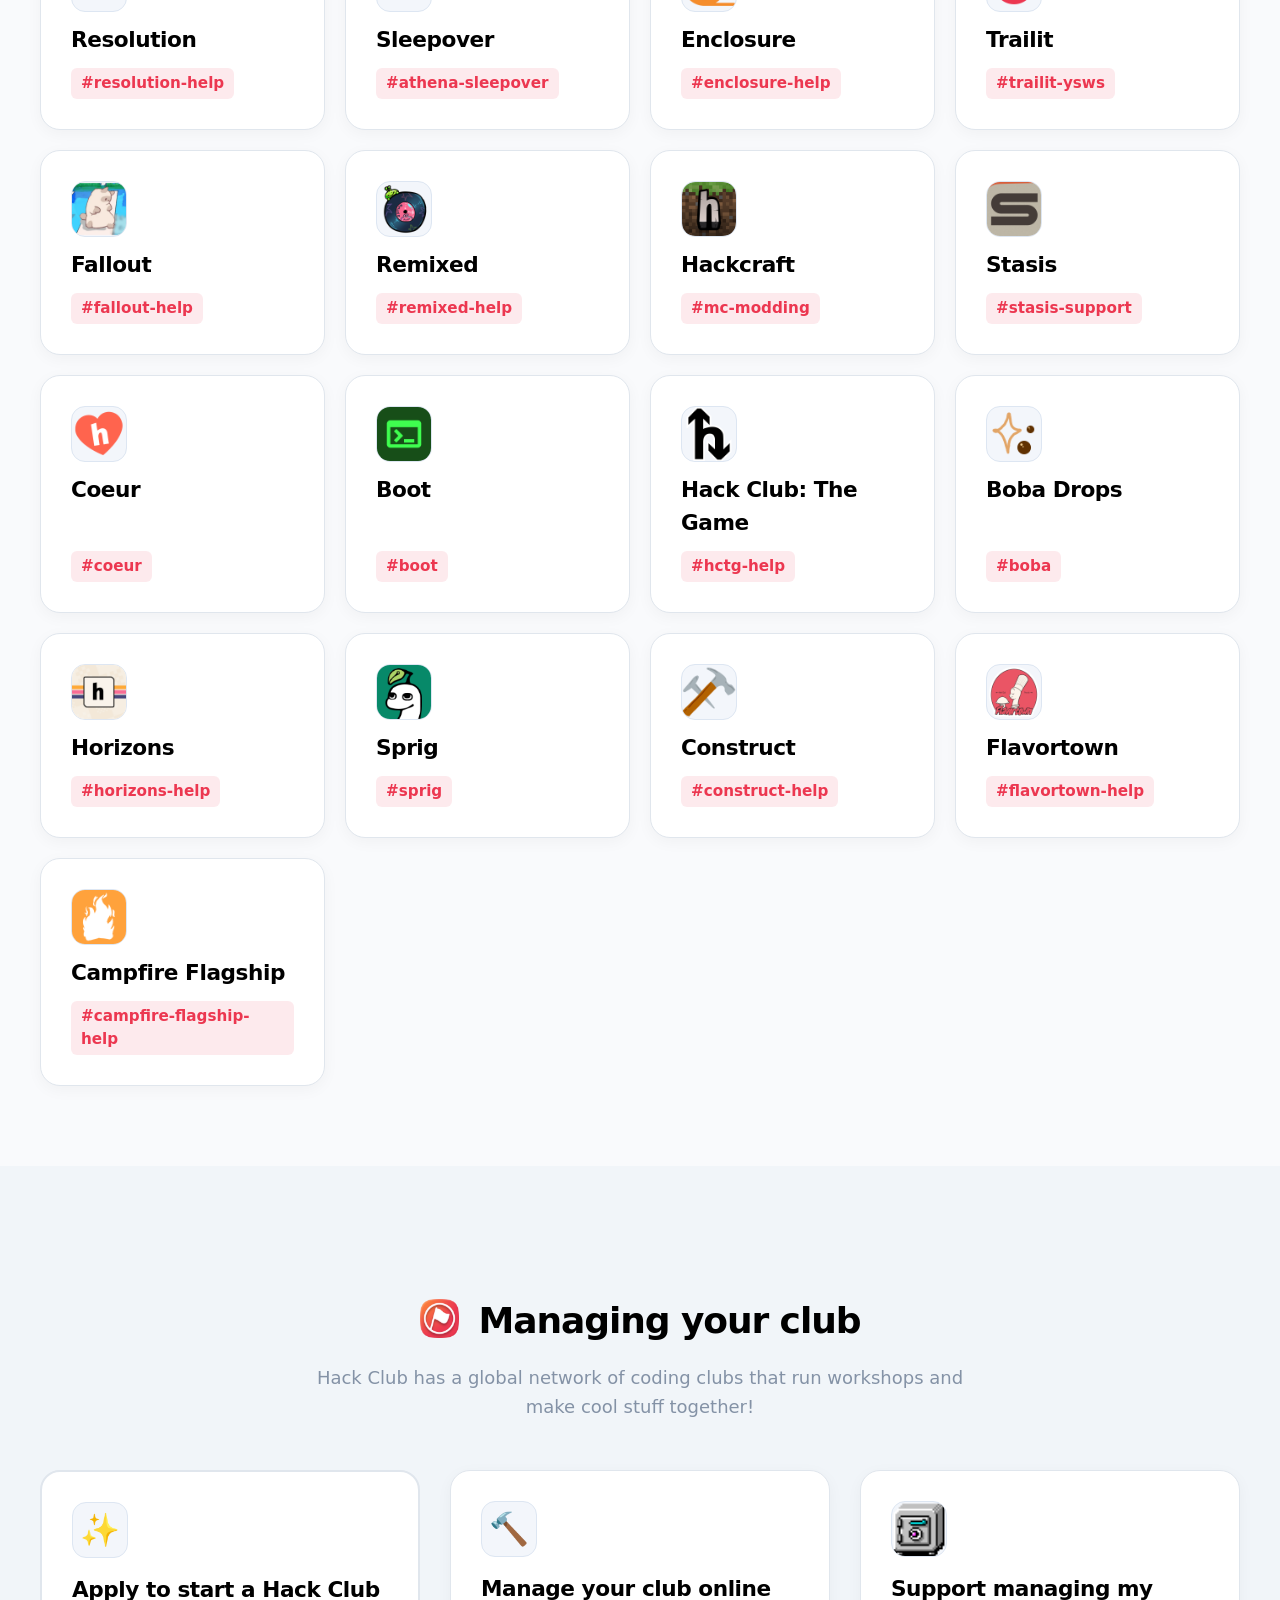
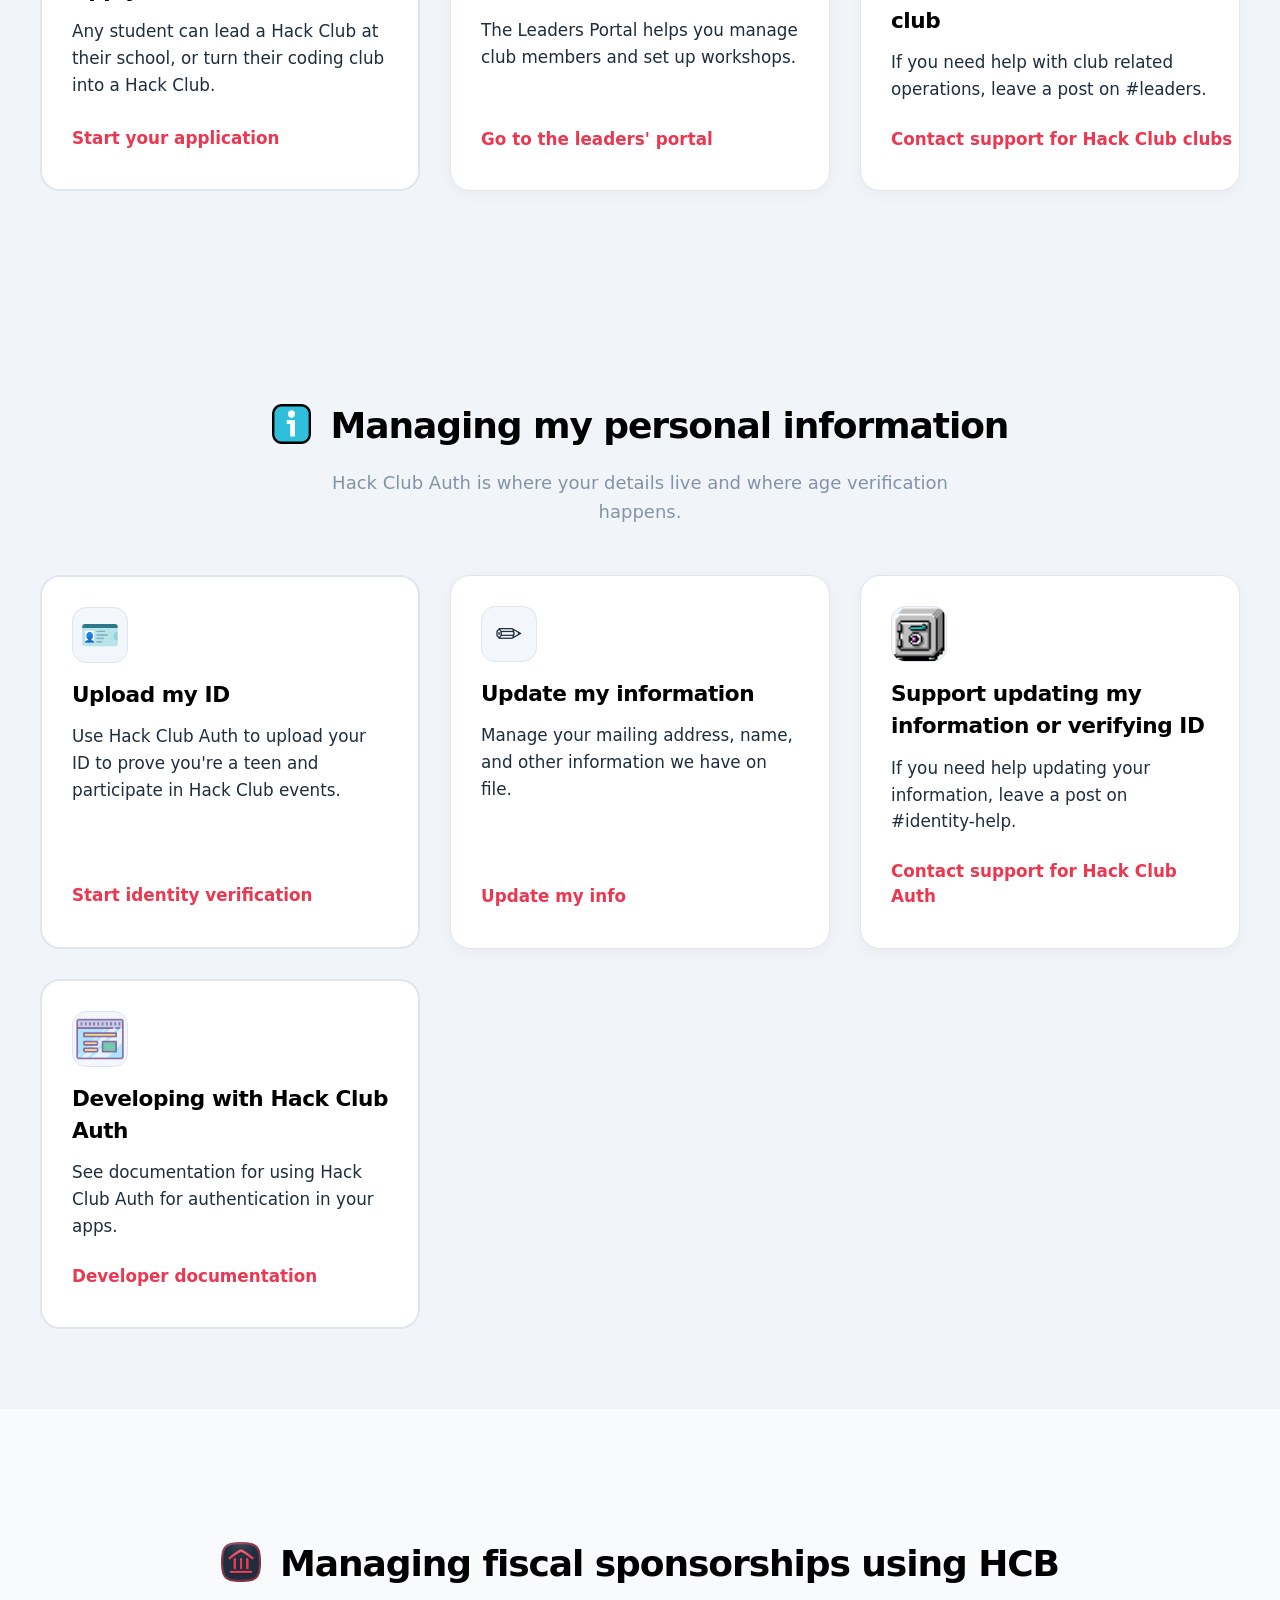
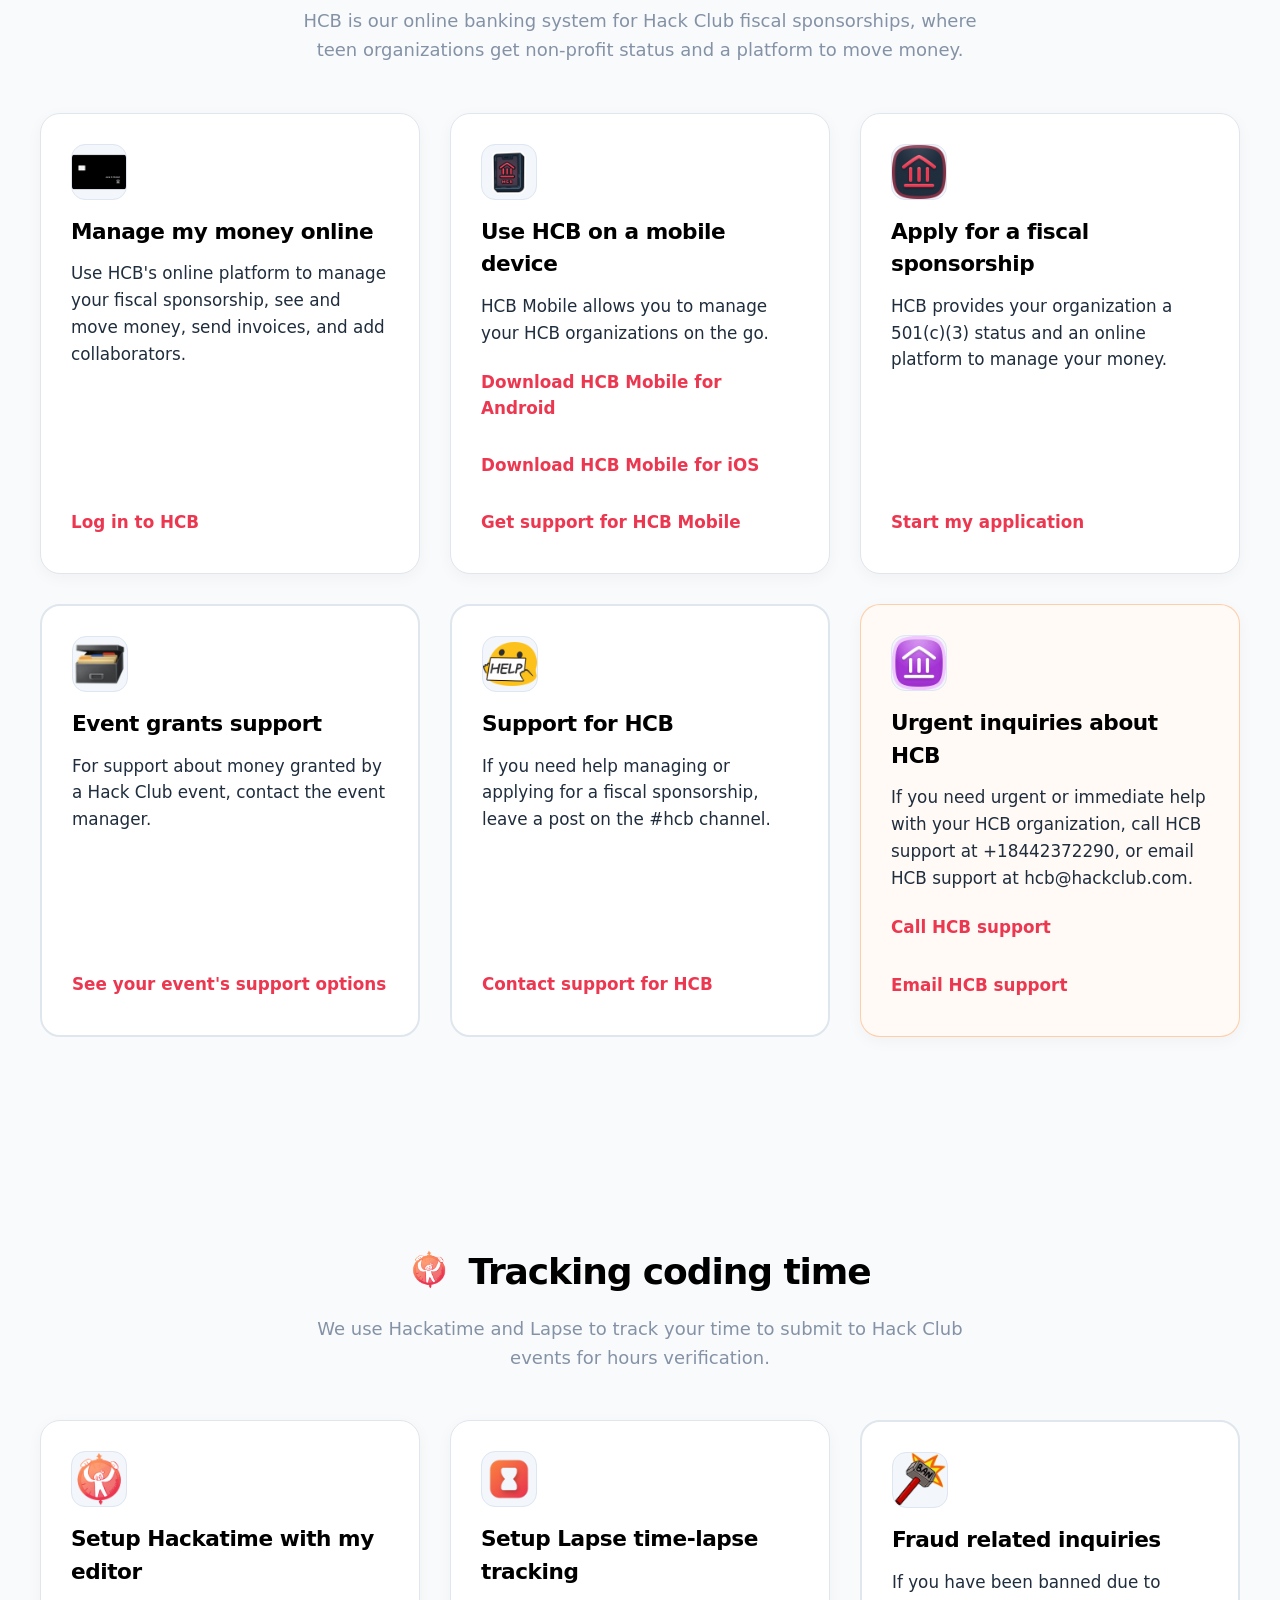
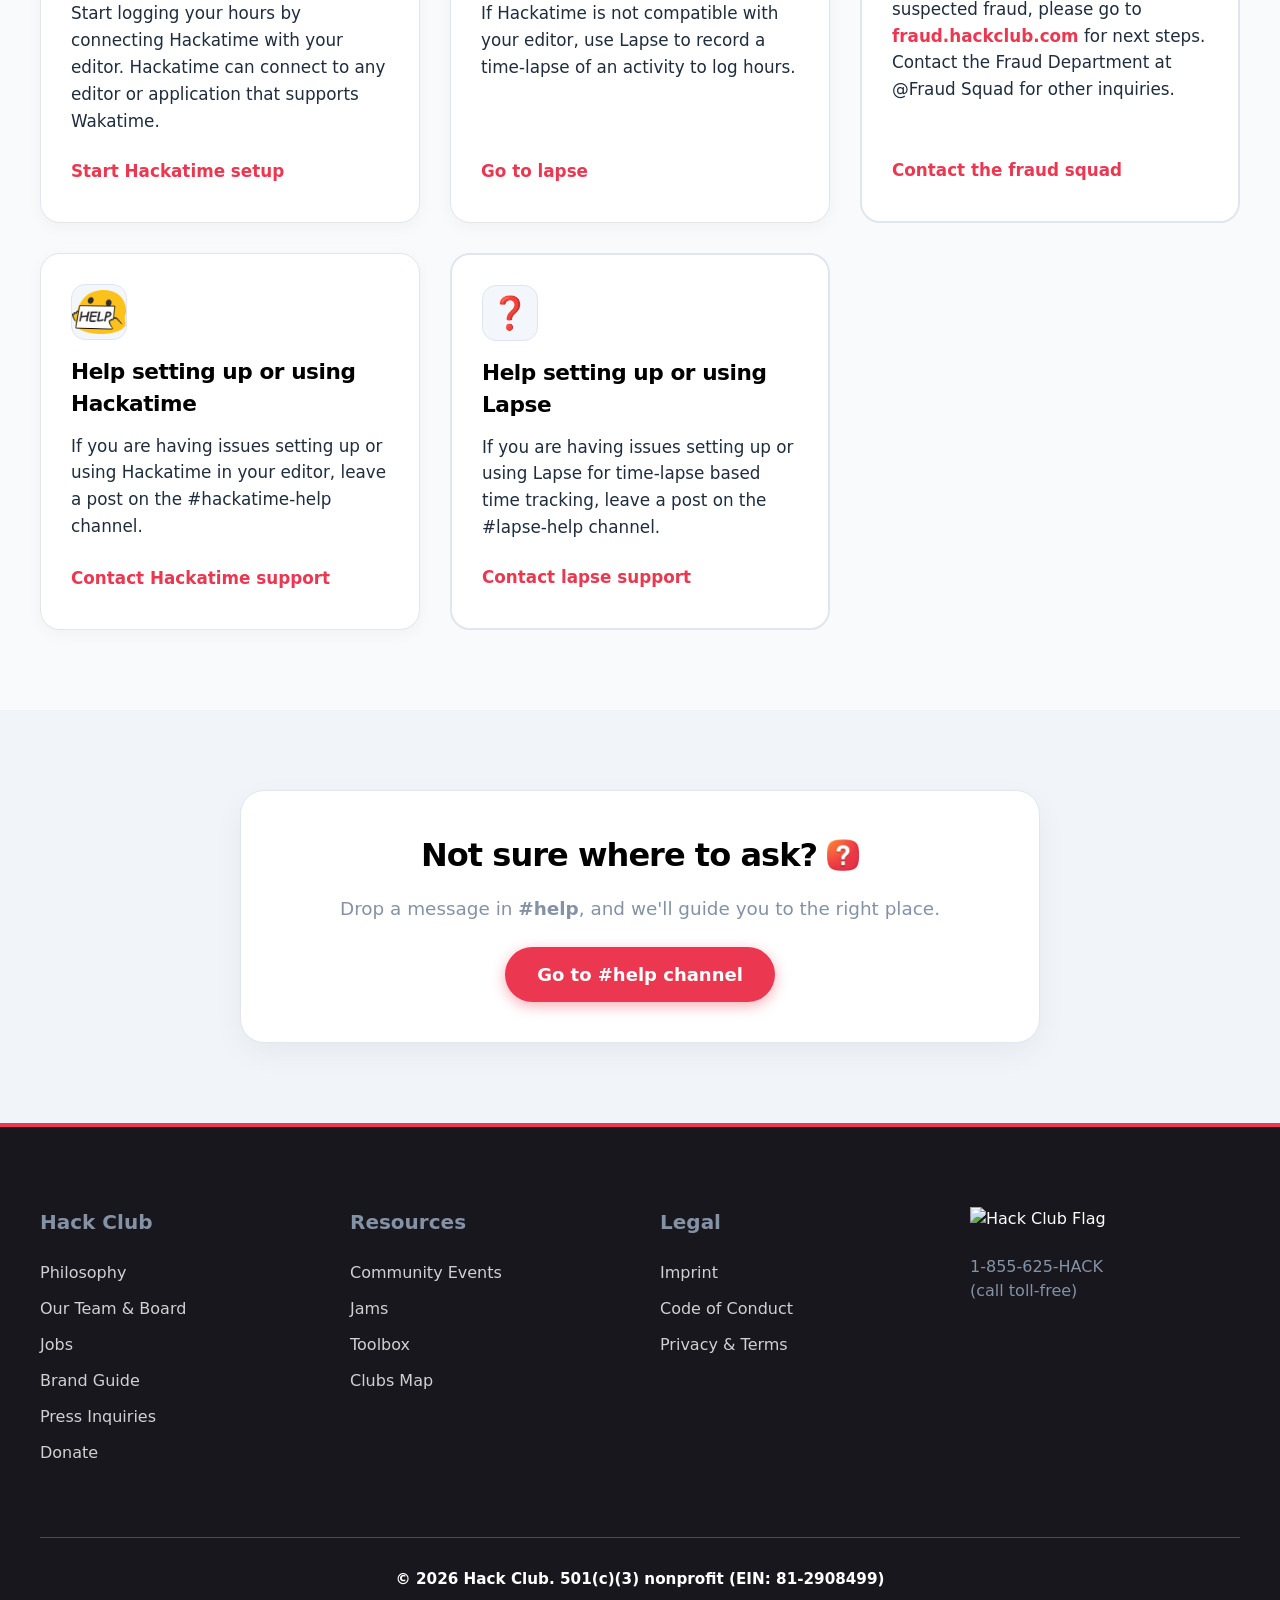
==== commit da5cd82f: "more images for sectiontitles" ====
--- a/index.html
+++ b/index.html
@@ -68,7 +68,7 @@
                     href="https://hackclub.enterprise.slack.com/archives/C07TM4C0AQ5">#help</a>!</p>
             <div class="searchwrap">
                 <label for="eventsearch" class="searchlabel">Search event support channels</label>
-                <input id="eventsearch" class="searchinput" type="search" placeholder="Try: sprig, hcb, identity"
+                <input id="eventsearch" class="searchinput" type="search" placeholder="Try: sprig, resolution, etc"
                     autocomplete="off" />
                 <p id="eventsearchstatus" class="searchstatus">Showing all channels</p>
             </div>
@@ -77,7 +77,7 @@
         </section>
 
         <section class="section alt" id="clubs">
-            <h2 class="sectiontitle title">Managing your club</h2>
+            <h2 class="sectiontitle title"><img src="images/clubs.png" alt="clubs" class="sectionicon" /> Managing your club</h2>
             <p class="sectiondesc subtitle">Hack Club has a global network of coding clubs that run workshops and make
                 cool stuff together!</p>
 
@@ -107,7 +107,7 @@
         </section>
 
         <section class="section alt" id="auth">
-            <h2 class="sectiontitle title">Managing my personal information</h2>
+            <h2 class="sectiontitle title"><img src="images/info.png" alt="HCB" class="sectionicon" /> Managing my personal information</h2>
             <p class="sectiondesc subtitle">Hack Club Auth is where your details live and where age verification
                 happens.</p>
 
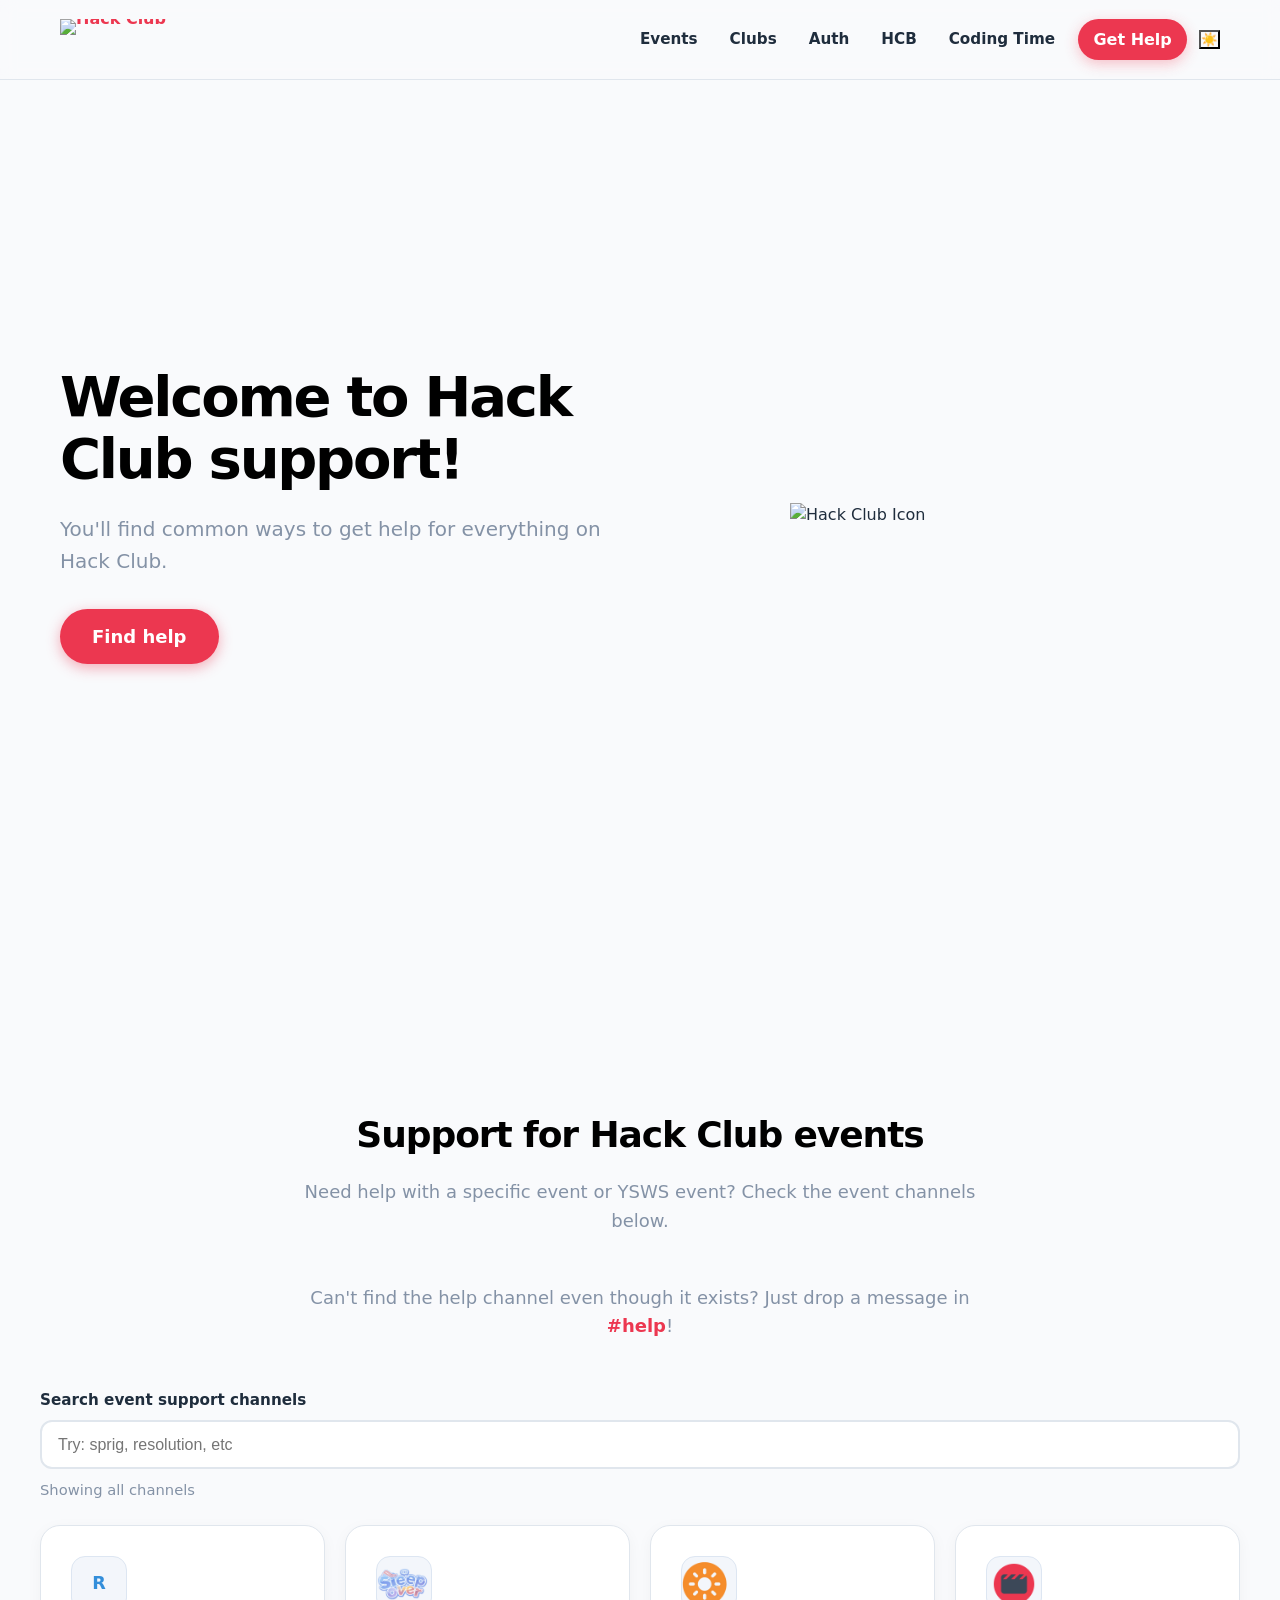
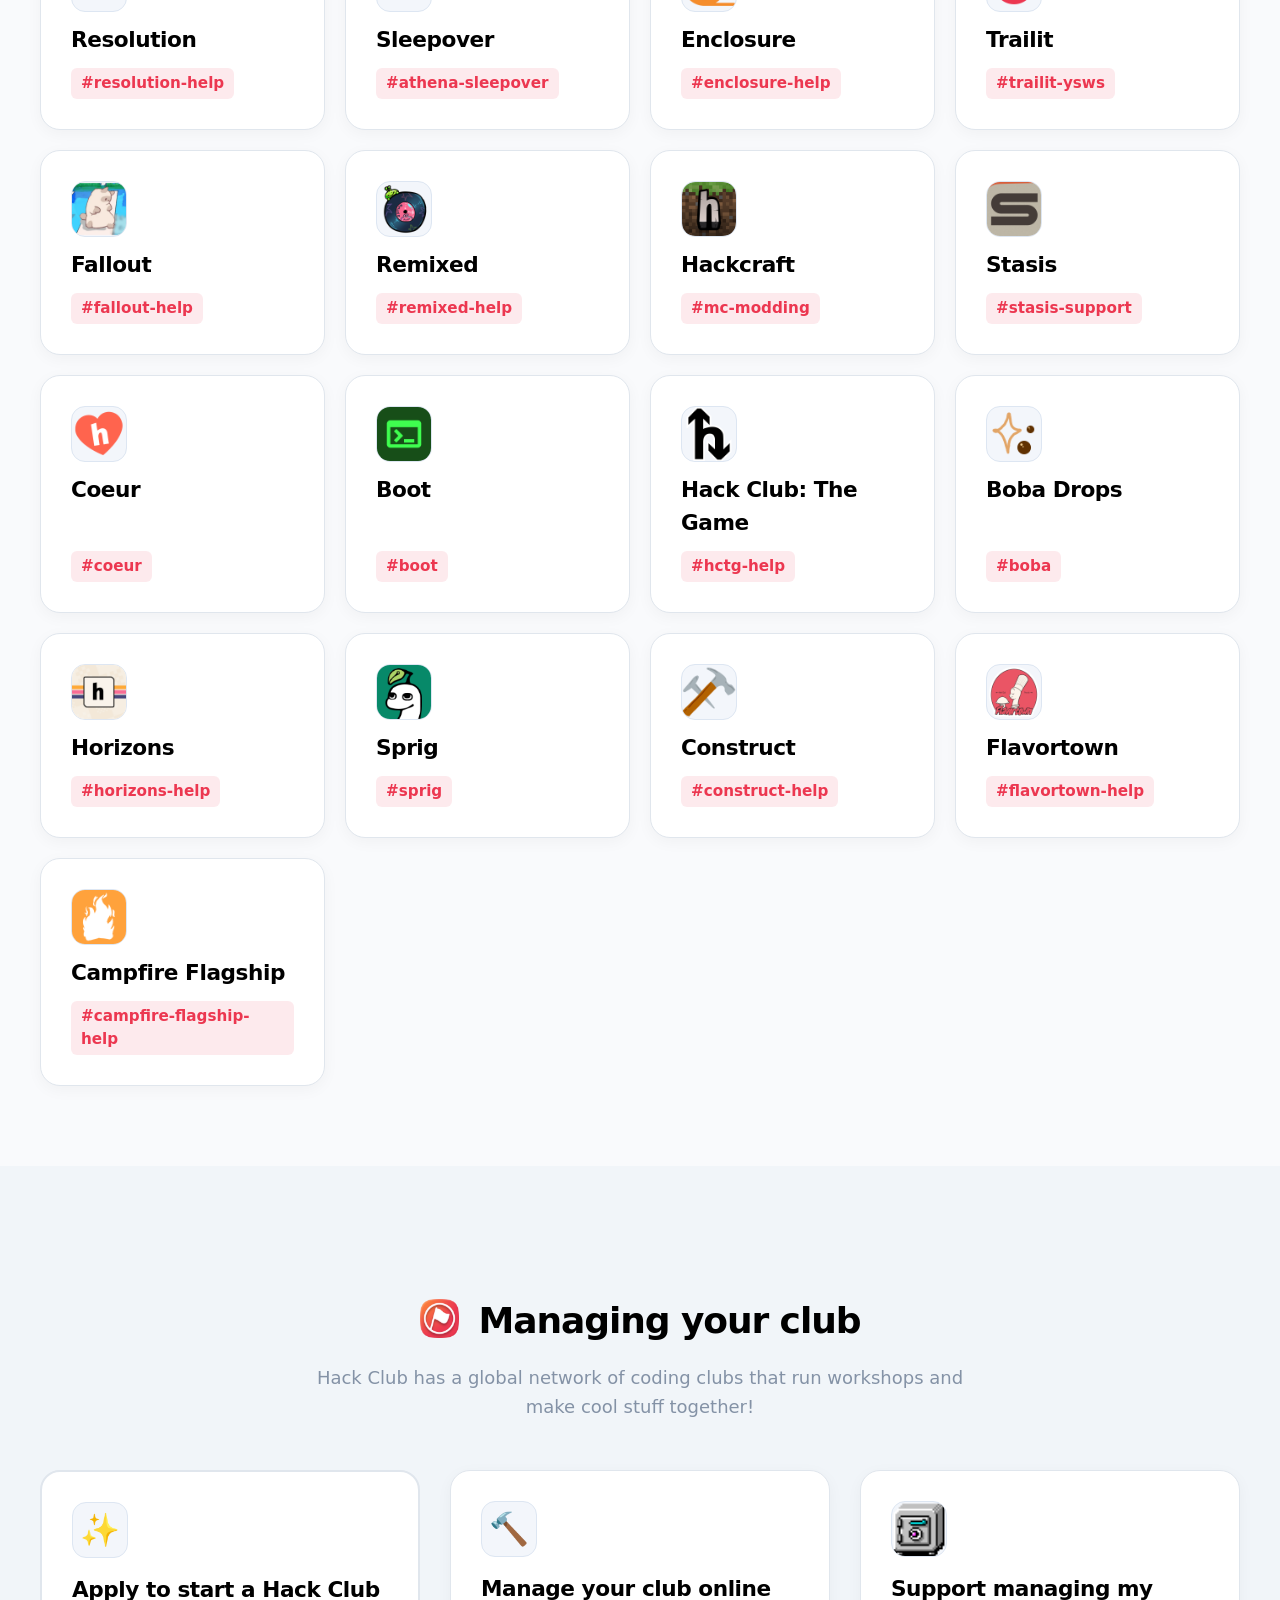
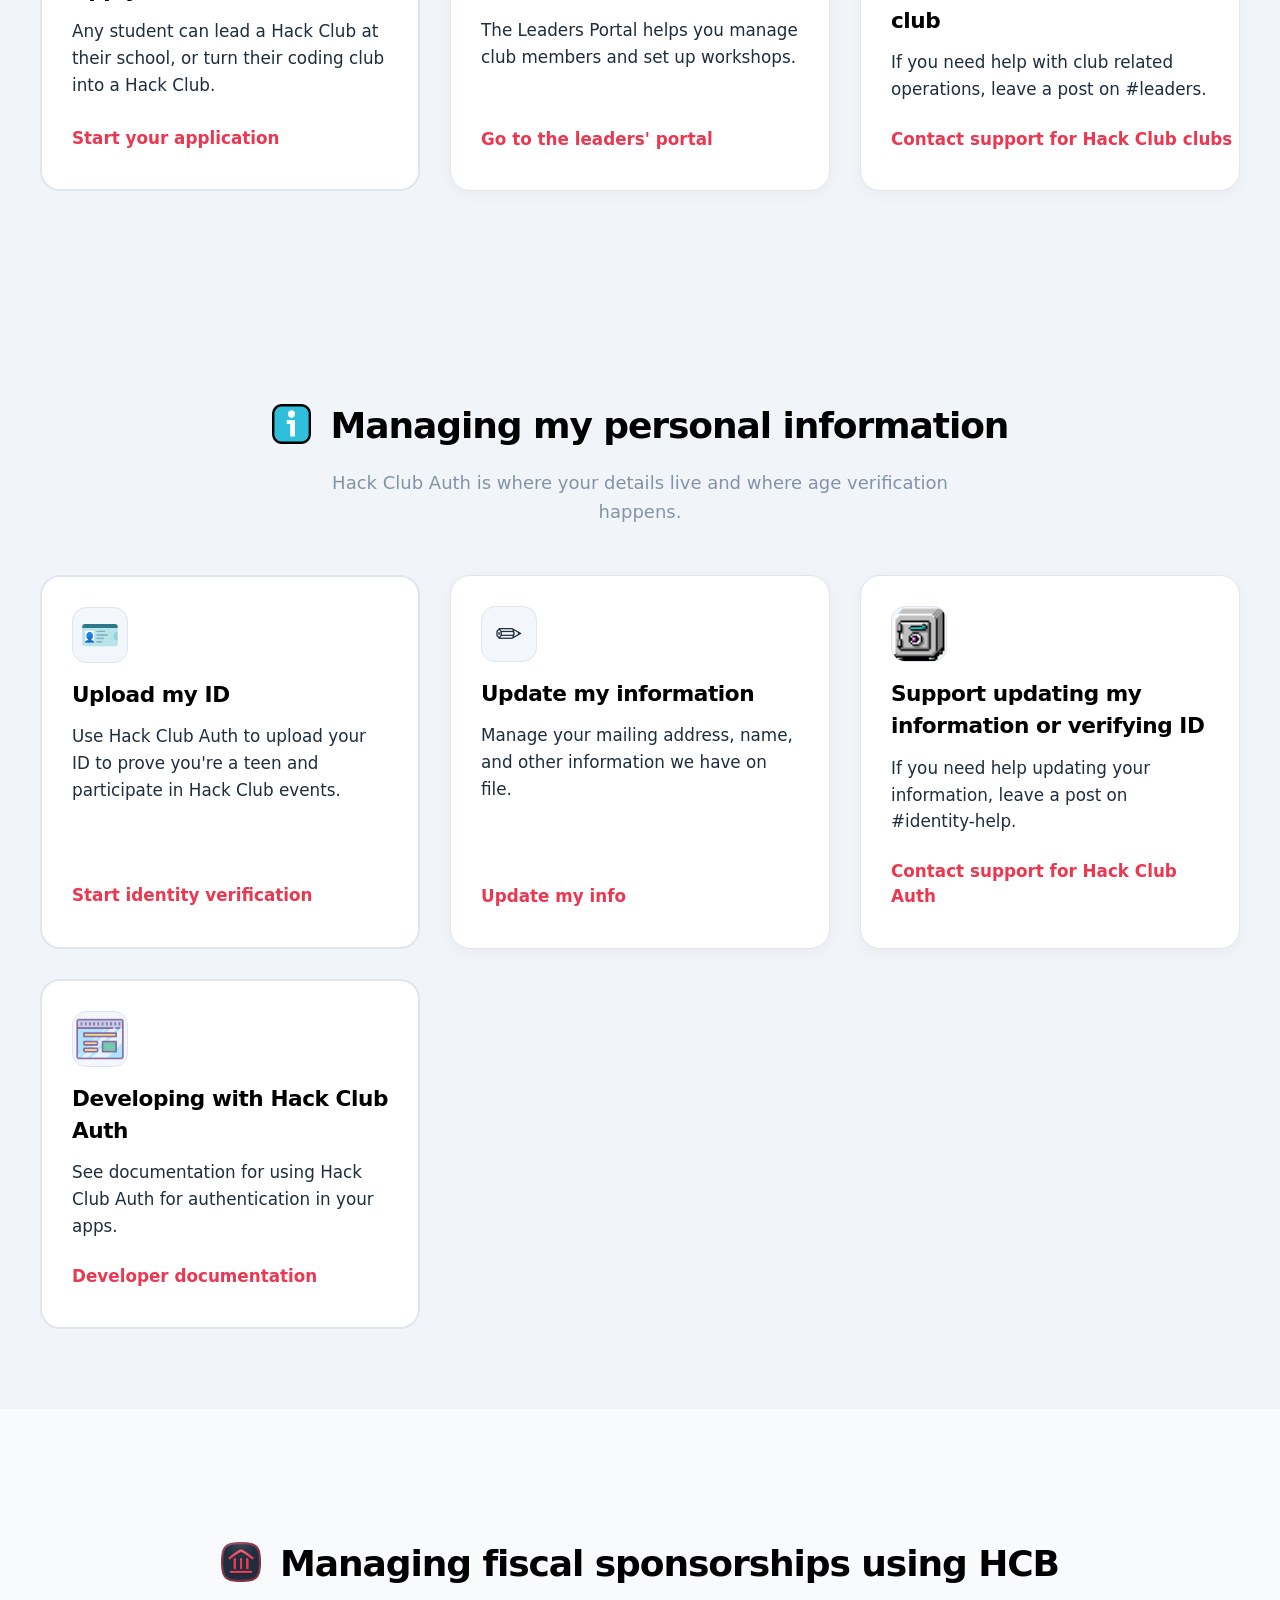
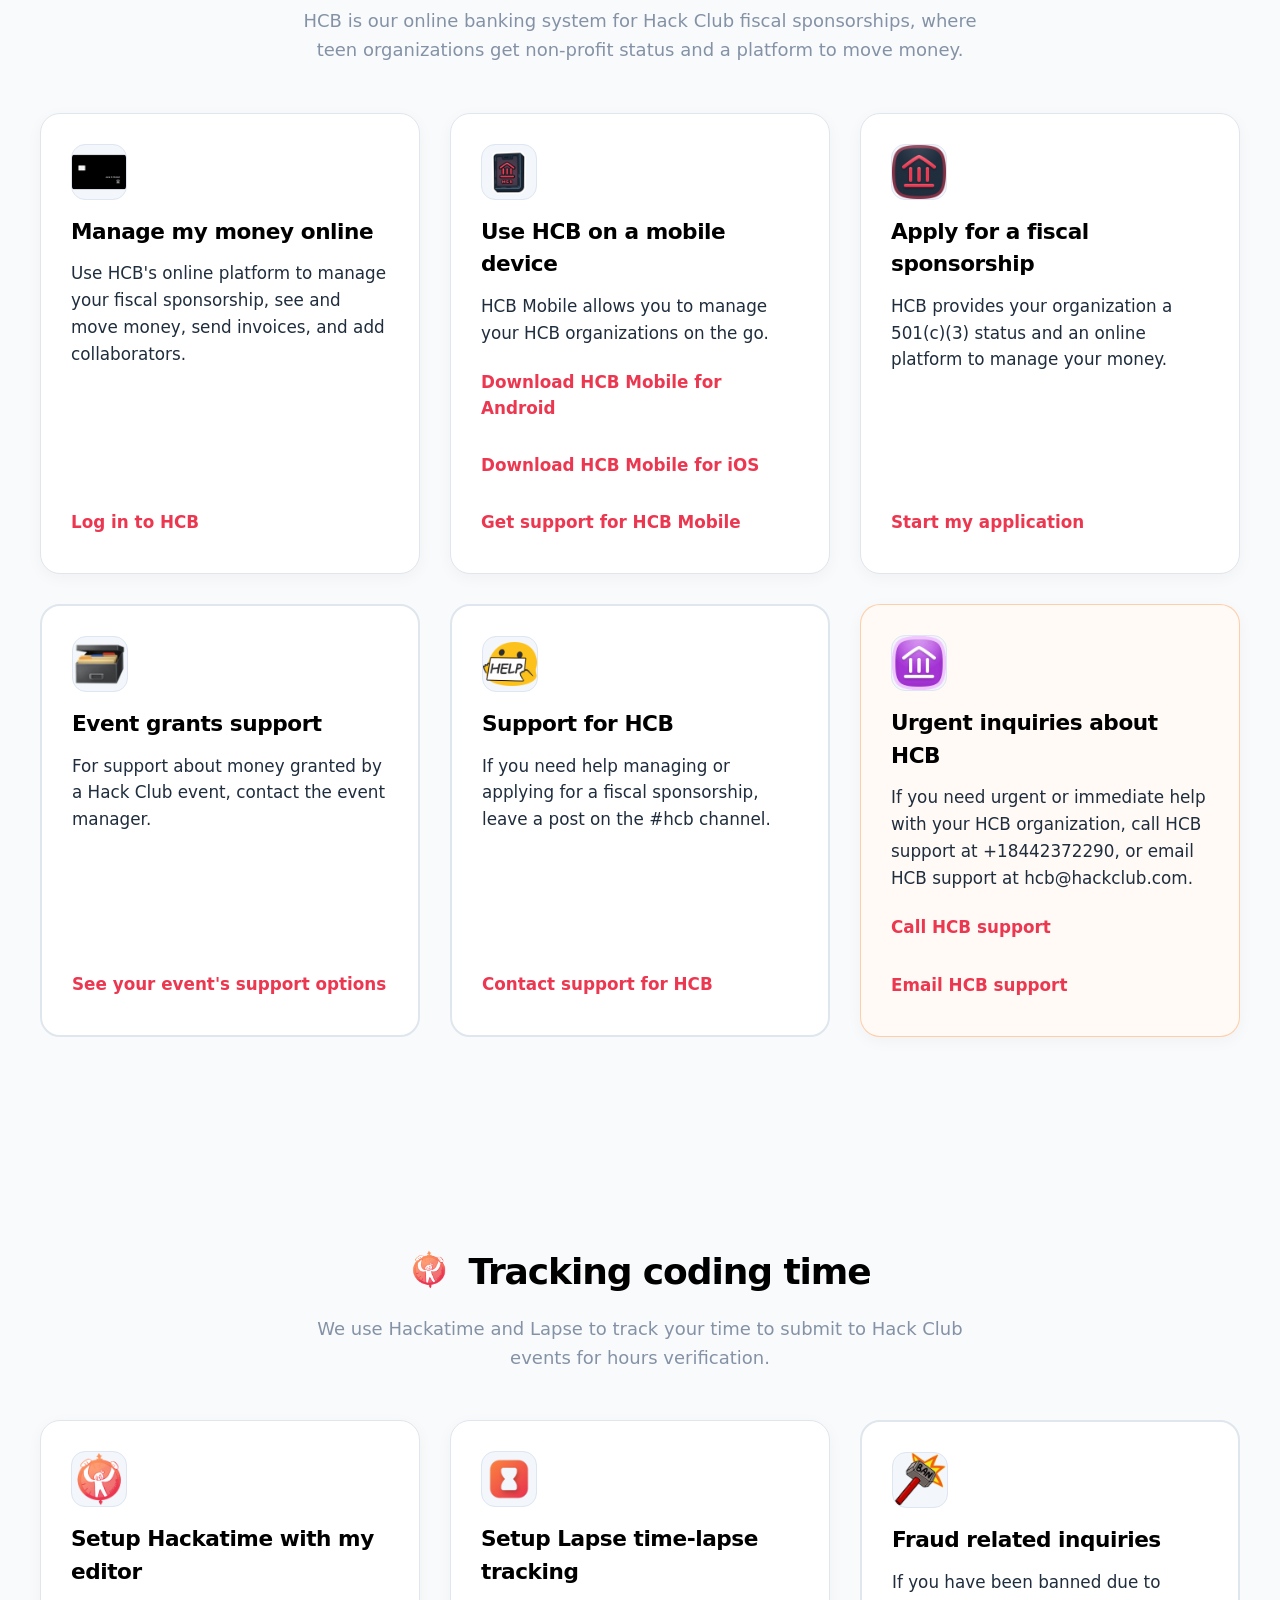
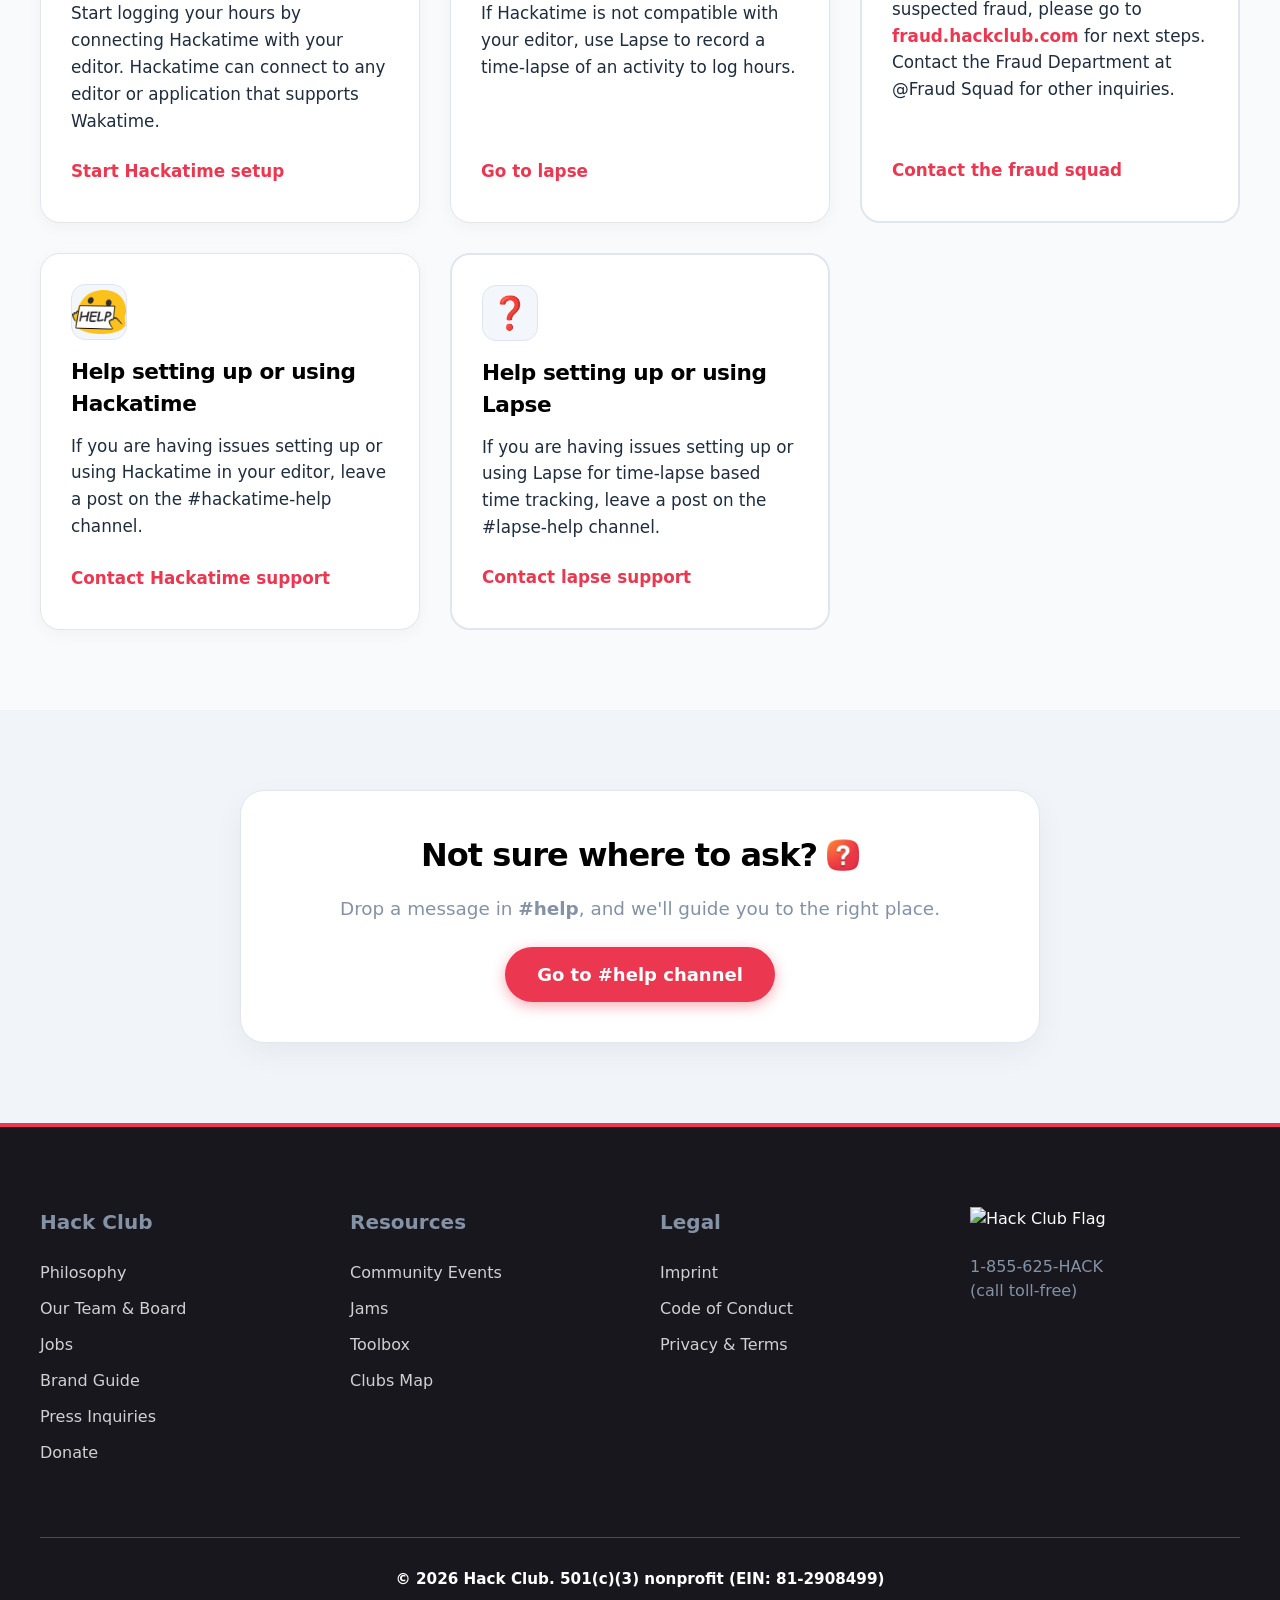
==== commit cd2ec37c: "dark theme" ====
--- a/index.html
+++ b/index.html
@@ -43,6 +43,7 @@
                 <a href="#coding-time" class="link">Coding Time</a>
                 <a href="https://hackclub.enterprise.slack.com/archives/C07TM4C0AQ5" class="cta">Get Help</a>
             </div>
+            <button id="theme-toggle" style="margin-left: 12px; display: flex; align-items: center; justify-content: center; background: var(--bg); backdrop-filter: blur(12px);">☀️</button>
         </div>
     </nav>
 
@@ -97,7 +98,7 @@
                 </div>
 
                 <div class="card">
-                    <div class="icon"><img src="images/identity-vault.png" alt="Support" class="iconimg" /></div>
+                    <div class="icon"><img src="images/identity-vault.png" alt="identityvault" class="iconimg" /></div>
                     <h3>Support managing my club</h3>
                     <p>If you need help with club related operations, leave a post on #leaders.</p>
                     <a href="https://hackclub.enterprise.slack.com/archives/C02PA5G01ND"
@@ -107,7 +108,7 @@
         </section>
 
         <section class="section alt" id="auth">
-            <h2 class="sectiontitle title"><img src="images/info.png" alt="HCB" class="sectionicon" /> Managing my personal information</h2>
+            <h2 class="sectiontitle title"><img src="images/info.png" alt="info-icon" class="sectionicon" /> Managing my personal information</h2>
             <p class="sectiondesc subtitle">Hack Club Auth is where your details live and where age verification
                 happens.</p>
 
@@ -129,7 +130,7 @@
                 </div>
 
                 <div class="card">
-                    <div class="icon"><img src="images/identity-vault.png" alt="Support" class="iconimg" /></div>
+                    <div class="icon"><img src="images/identity-vault.png" alt="identityvault" class="iconimg" /></div>
                     <h3>Support updating my information or verifying ID</h3>
                     <p>If you need help updating your information, leave a post on #identity-help.</p>
                     <a href="https://hackclub.enterprise.slack.com/archives/C092833JXKK" class="cardlink">Contact
@@ -181,7 +182,7 @@
                 </div>
 
                 <div class="card bordered">
-                    <div class="icon"><img src="images/card-file-box.png" alt="Event support" class="iconimg" /></div>
+                    <div class="icon"><img src="images/card-file-box.png" alt="card-box" class="iconimg" /></div>
                     <h3>Event grants support</h3>
                     <p>For support about money granted by a Hack Club event, contact the event manager.</p>
                     <a href="https://hackclub.enterprise.slack.com/docs/T0266FRGM/F0AR3EQK621?focus_section_id=temp:C:UXE23dff5ede49a43e4b8930600b"
@@ -189,7 +190,7 @@
                 </div>
 
                 <div class="card bordered">
-                    <div class="icon"><img src="images/blob-help.png" alt="Support" class="iconimg" /></div>
+                    <div class="icon"><img src="images/blob-help.png" alt="help" class="iconimg" /></div>
                     <h3>Support for HCB</h3>
                     <p>If you need help managing or applying for a fiscal sponsorship, leave a post on the #hcb channel.
                     </p>
@@ -209,7 +210,7 @@
         </section>
 
         <section class="section" id="coding-time">
-            <h2 class="sectiontitle title"><img src="images/hackatime.png" alt="HCB" class="sectionicon" /> Tracking
+            <h2 class="sectiontitle title"><img src="images/hackatime.png" alt="hackatime" class="sectionicon" /> Tracking
                 coding time</h2>
             <p class="sectiondesc subtitle">We use Hackatime and Lapse to track your time to submit to Hack Club events
                 for hours verification.</p>
@@ -242,7 +243,7 @@
                 </div>
 
                 <div class="card">
-                    <div class="icon"><img src="images/blob-help.png" alt="ban" class="iconimg" /></div>
+                    <div class="icon"><img src="images/blob-help.png" alt="help" class="iconimg" /></div>
                     <h3>Help setting up or using Hackatime</h3>
                     <p>If you are having issues setting up or using Hackatime in your editor, leave a post on the
                         #hackatime-help channel.</p>
--- a/style.css
+++ b/style.css
@@ -12,6 +12,18 @@
     --navheight: 80px;
 }
 
+body.dark-theme {
+    --red: #ff4d67;
+    --reddark: #ec3750;
+    --blue: #51a2e8;
+    --bg: #17171d;
+    --inkdark: #000000;
+    --text: #f9fafc;
+    --line: #2d3748;
+    --ink: #ffffff;
+    --white: #1f2d3d;
+}
+
 * {
     margin: 0;
     padding: 0;
@@ -608,6 +620,67 @@
     max-width: 28rem;
     font-size: 1.15rem;
     color: var(--muted);
+}
+
+body.dark-theme .nav {
+    background-color: rgba(23, 23, 29, 0.85);
+}
+
+body.dark-theme .alt {
+    background-color: #1f2d3d;
+}
+
+body.dark-theme .eventicon,
+body.dark-theme .icon {
+    background: #1f2d3d;
+    border-color: #2d3748;
+}
+
+body.dark-theme .urgent {
+    background-color: #2a1f1a;
+}
+
+body.dark-theme .nav .toggle > .togglebar {
+    background: var(--text) !important;
+}
+
+body.dark-theme .link:hover {
+    background: rgba(255, 77, 103, 0.15);
+}
+
+body.dark-theme .eventcard:hover {
+    box-shadow: 0 10px 20px rgba(0, 0, 0, 0.25);
+}
+
+body.dark-theme .links {
+    box-shadow: 0 12px 30px rgba(0, 0, 0, 0.4);
+}
+
+
+body.dark-theme .footer {
+    background-color: #000000;
+}
+
+body.dark-theme .footerbottom {
+    border-top: 1px solid rgba(255, 255, 255, 0.1);
+}
+
+body.dark-theme .footercol h4 {
+    color: var(--text);
+}
+
+body.dark-theme .contact p {
+    color: var(--muted);
+}
+
+body.dark-theme .footercol a {
+    color: var(--text);
+    opacity: 0.9;
+}
+
+body.dark-theme .footercol a:hover {
+    color: var(--red);
+    opacity: 1;
 }
 
 @keyframes errorspin {
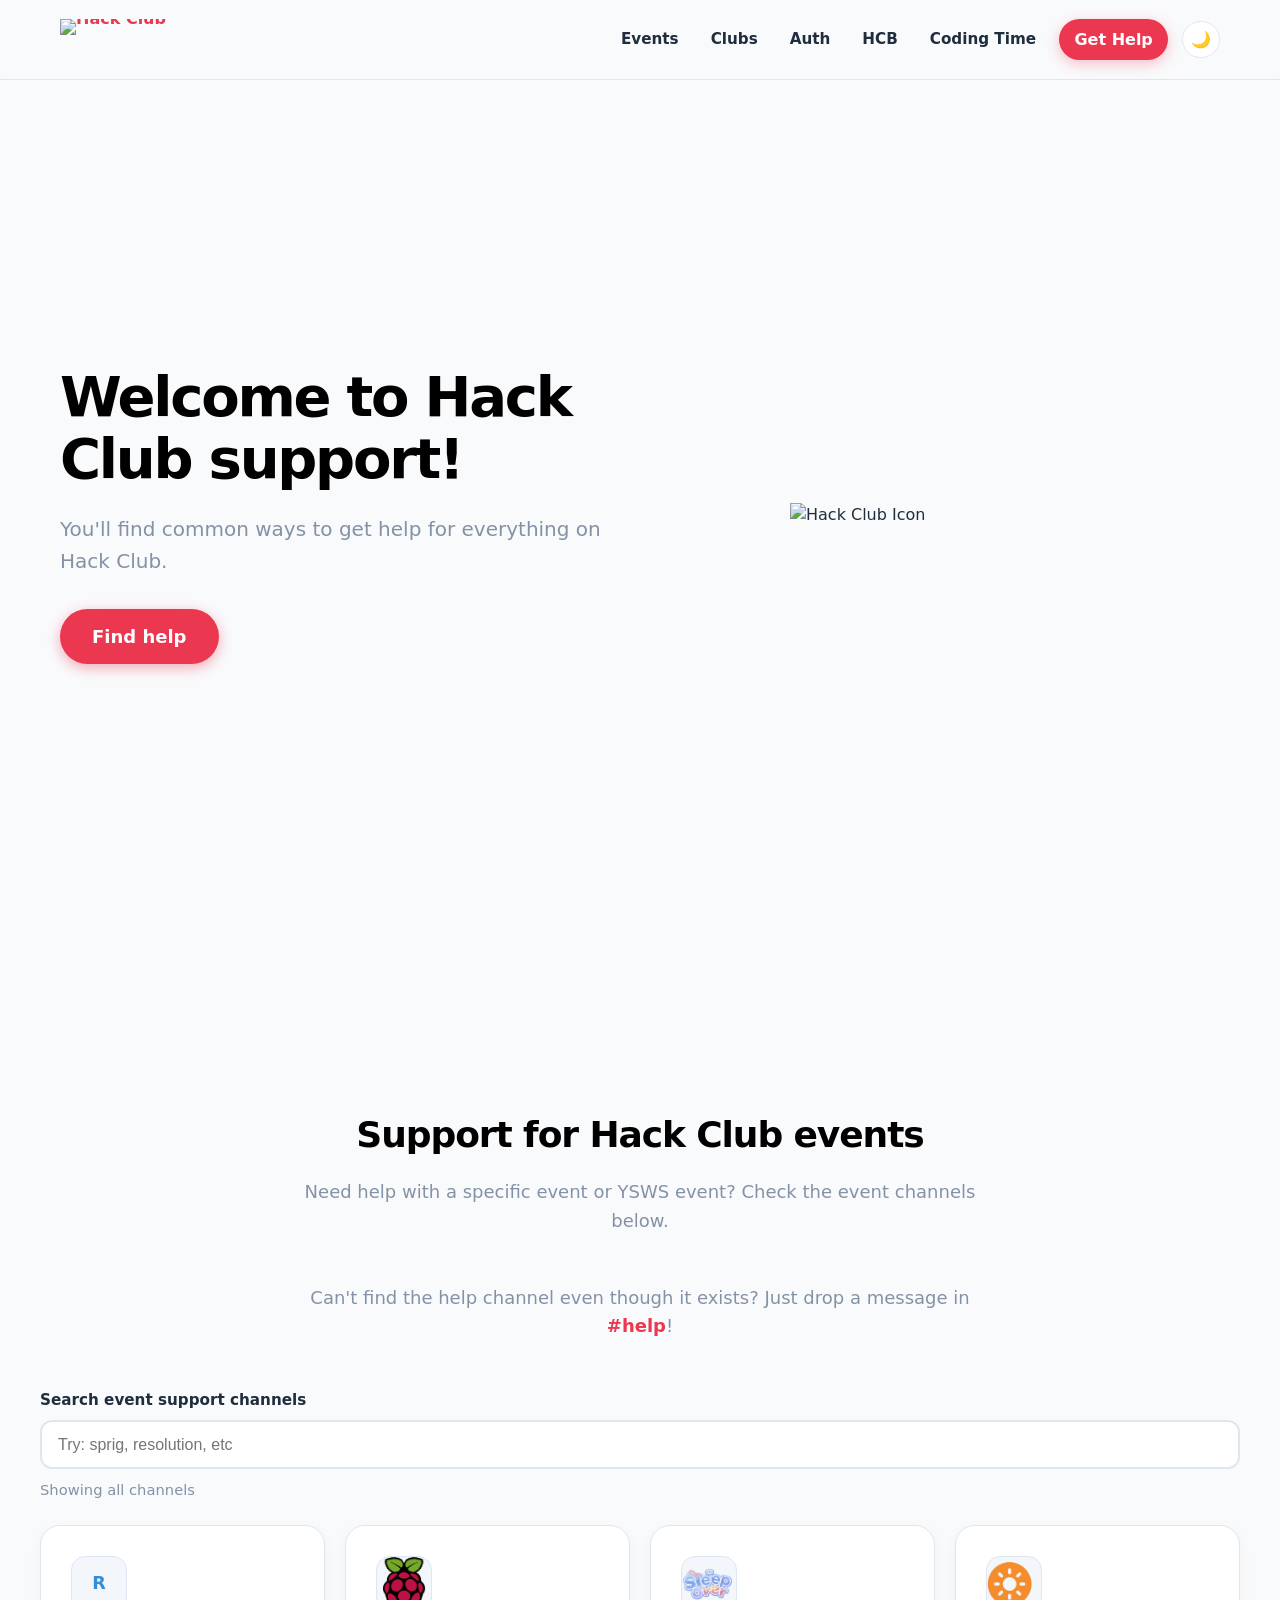
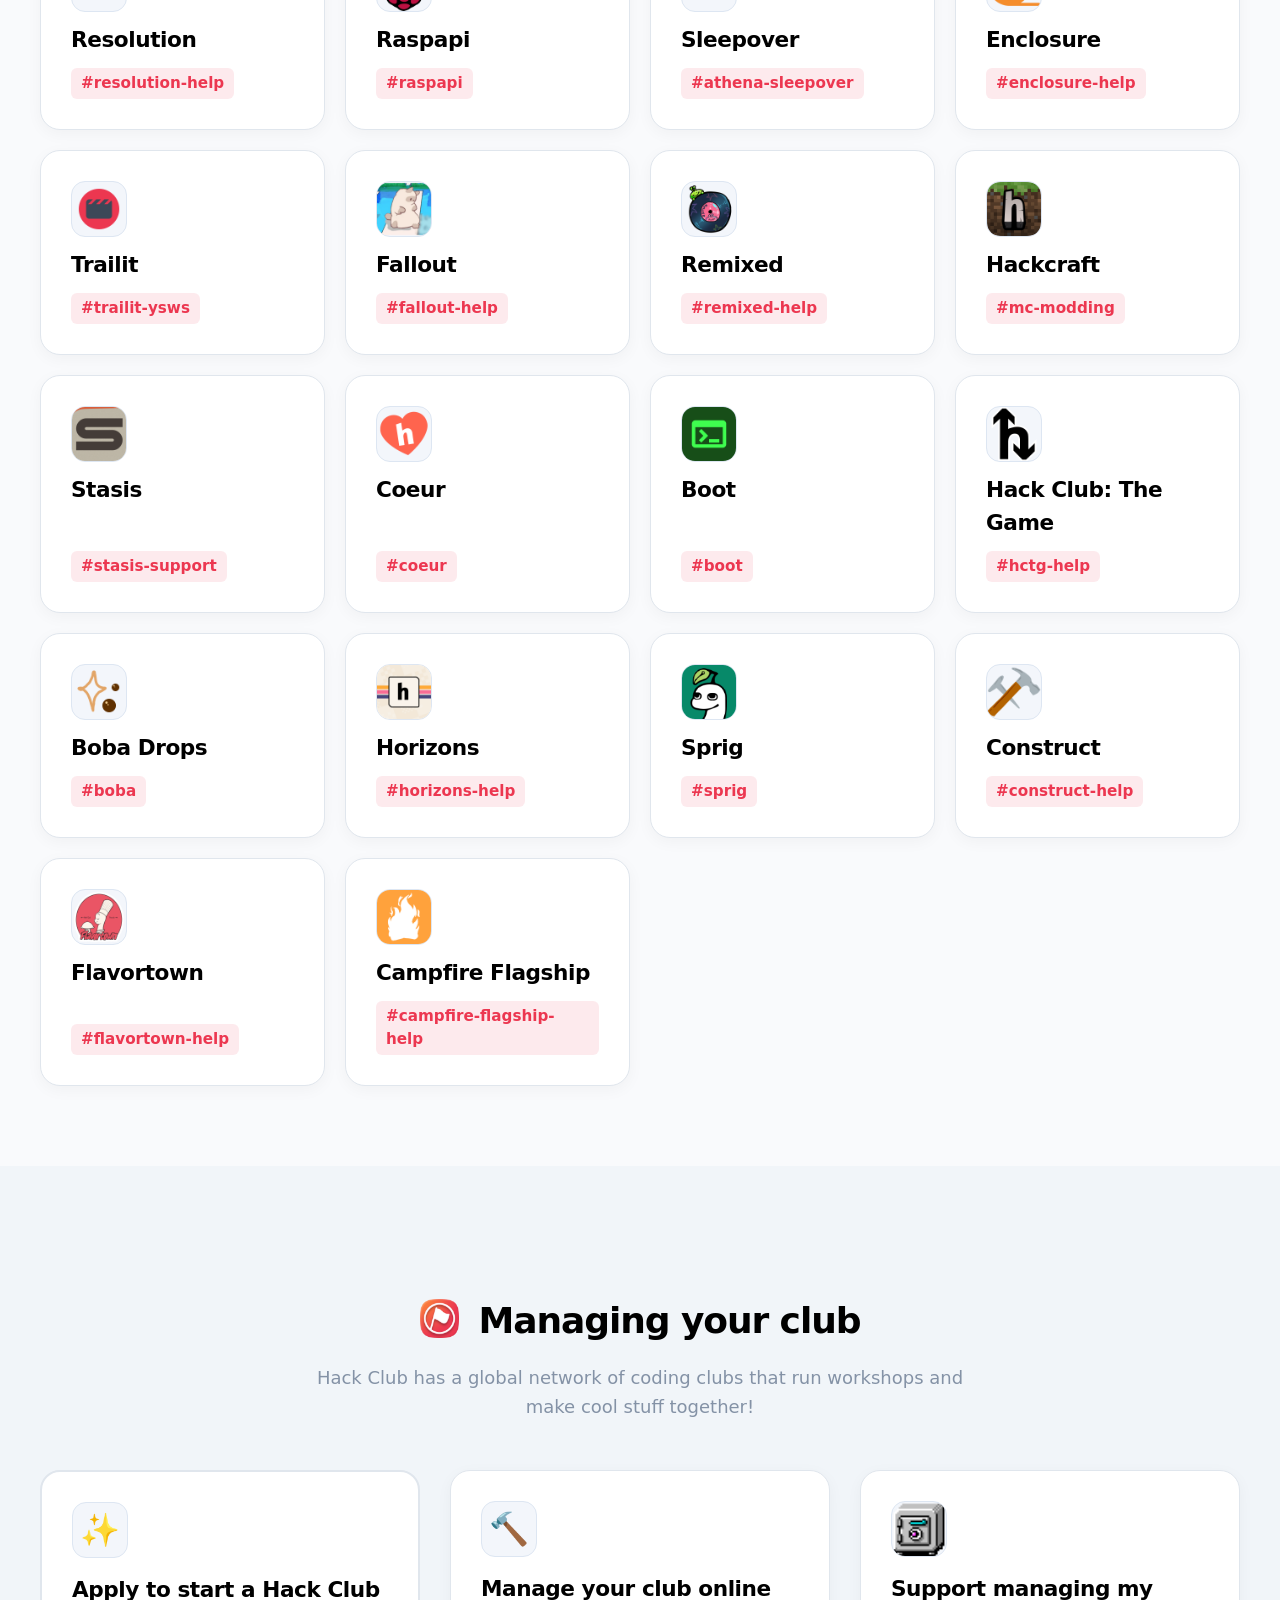
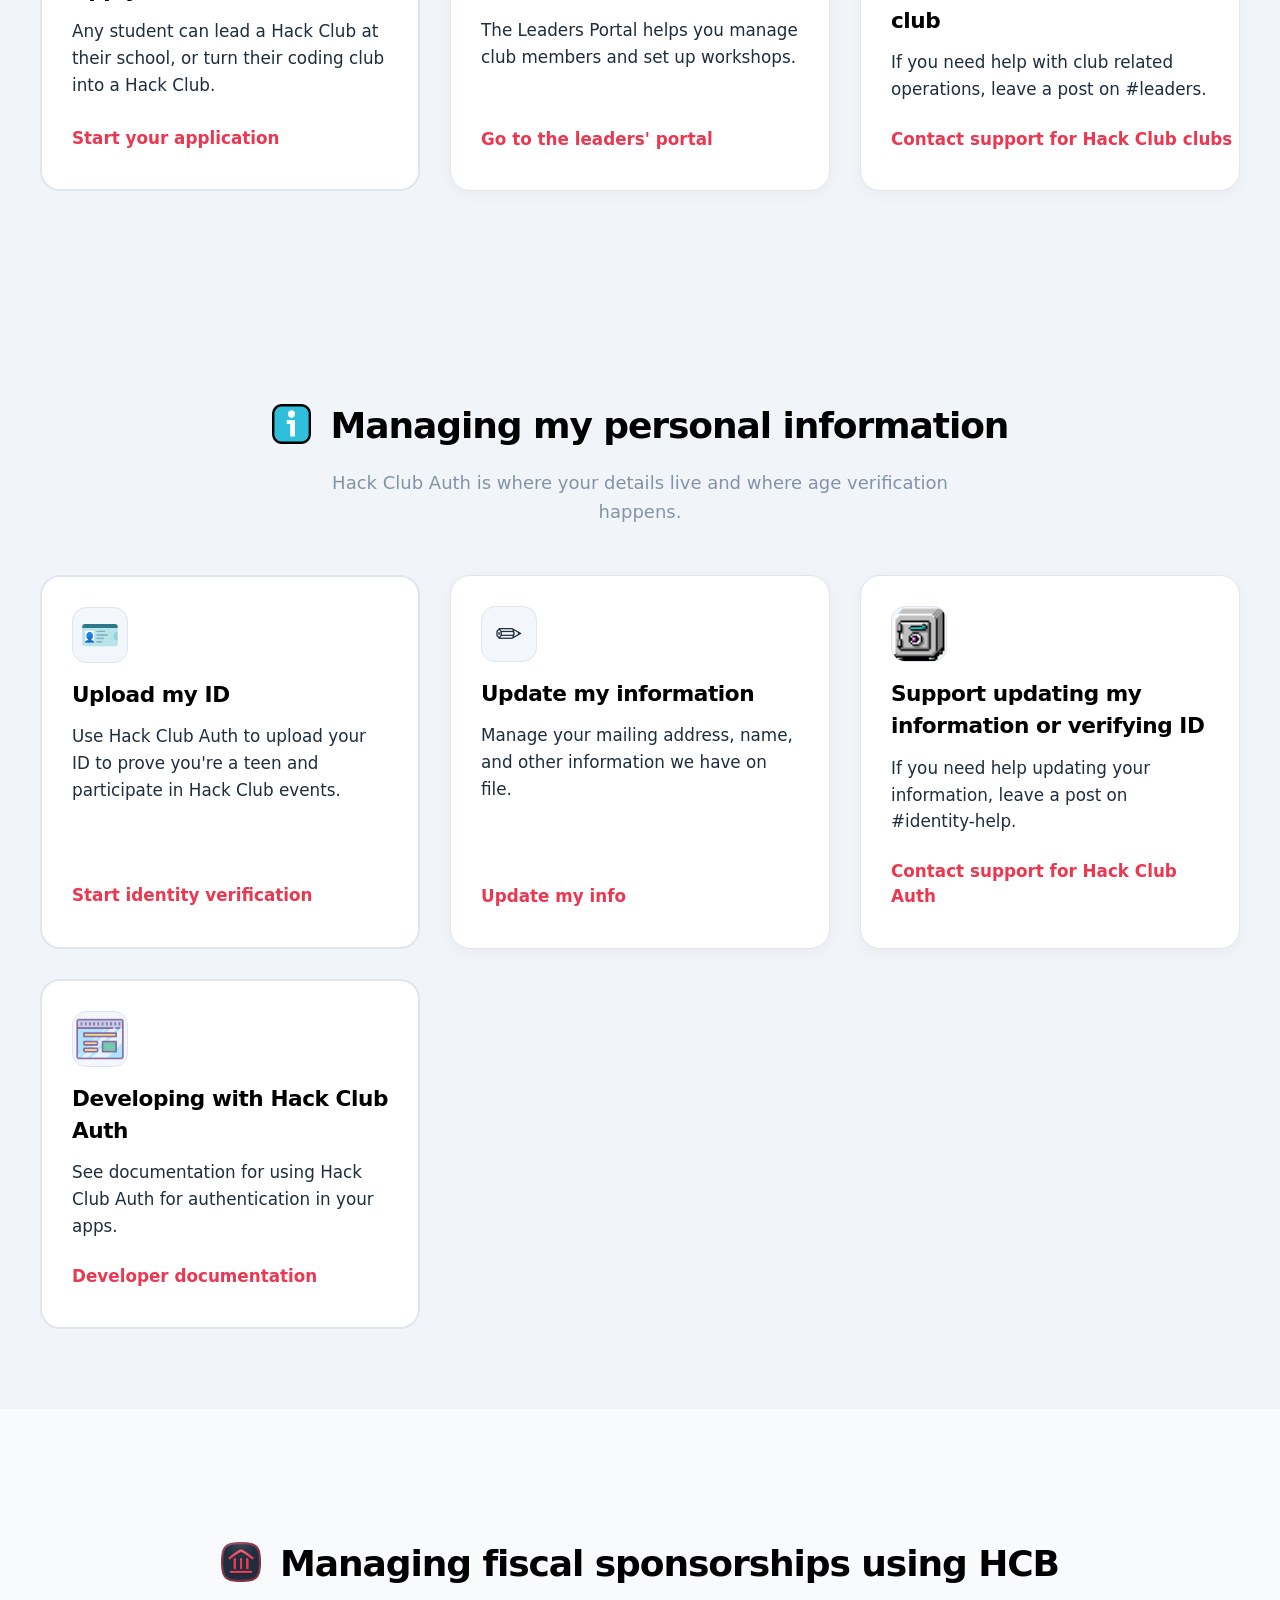
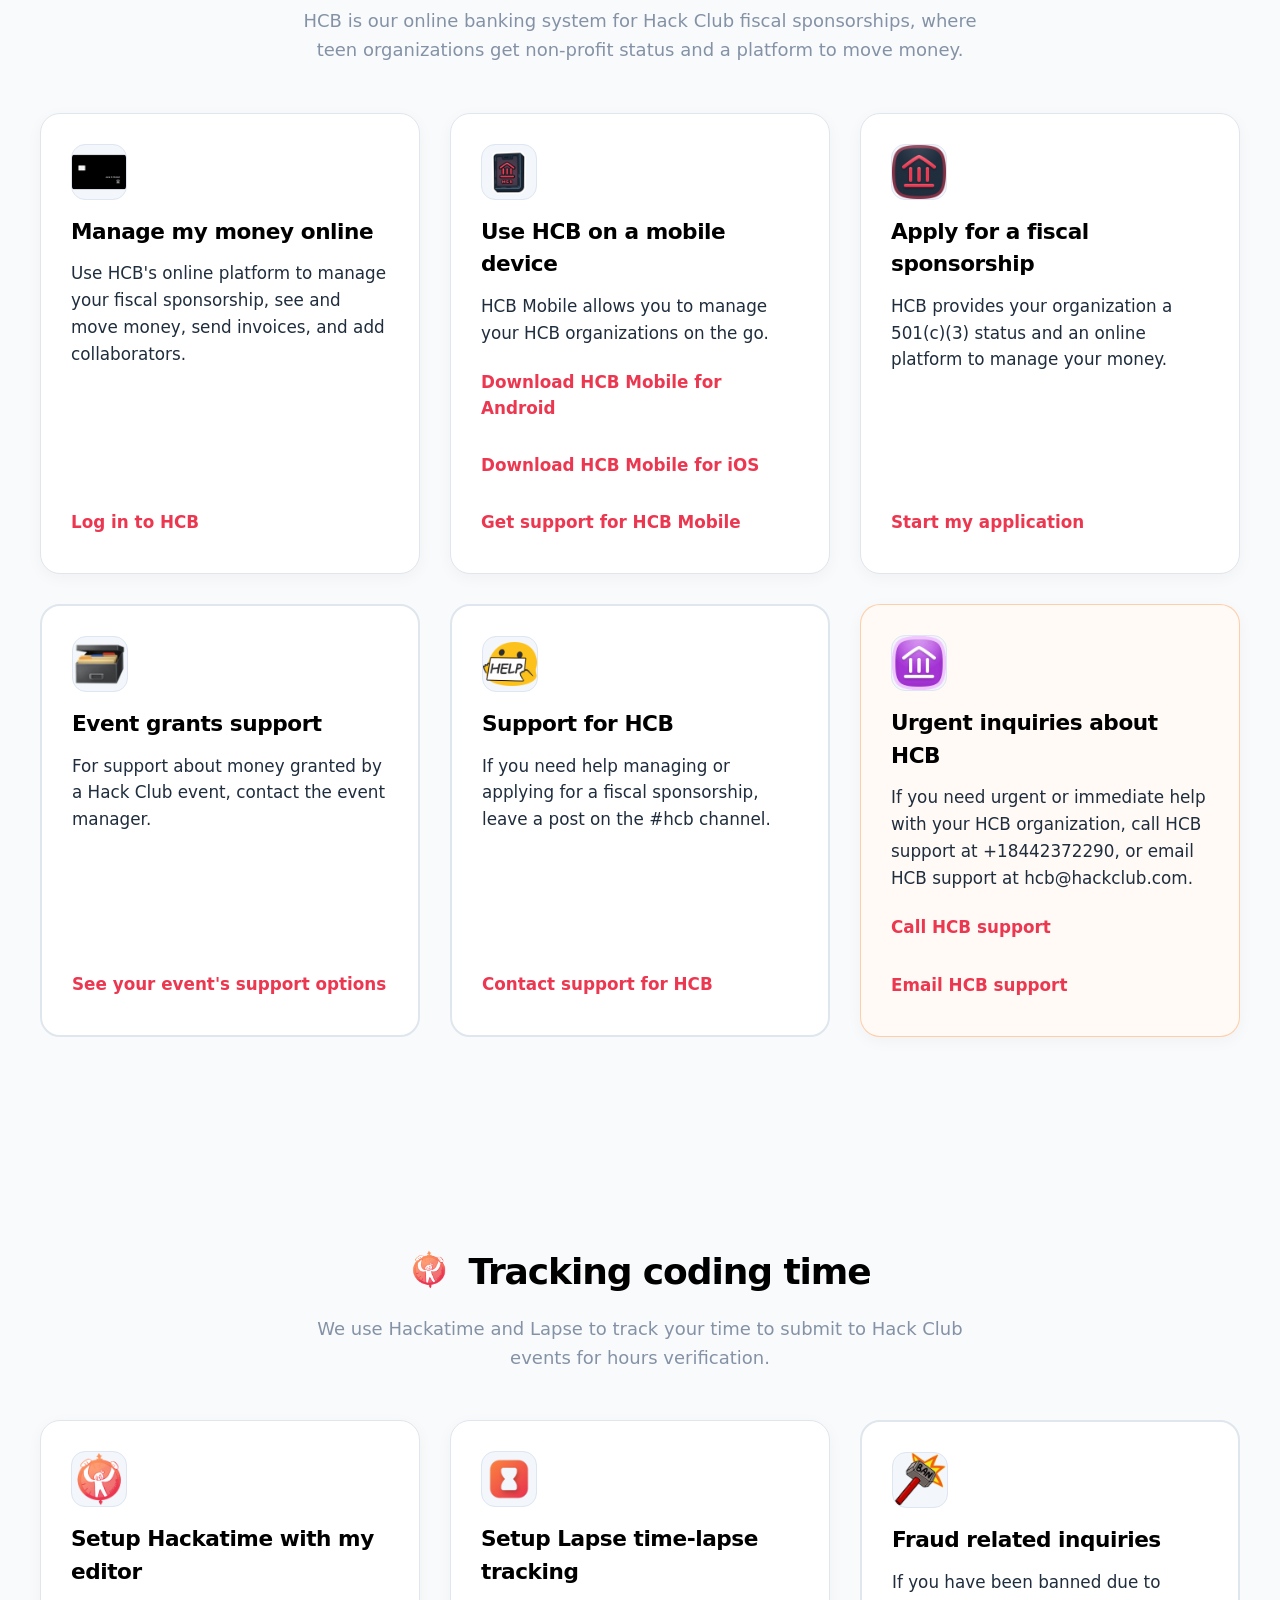
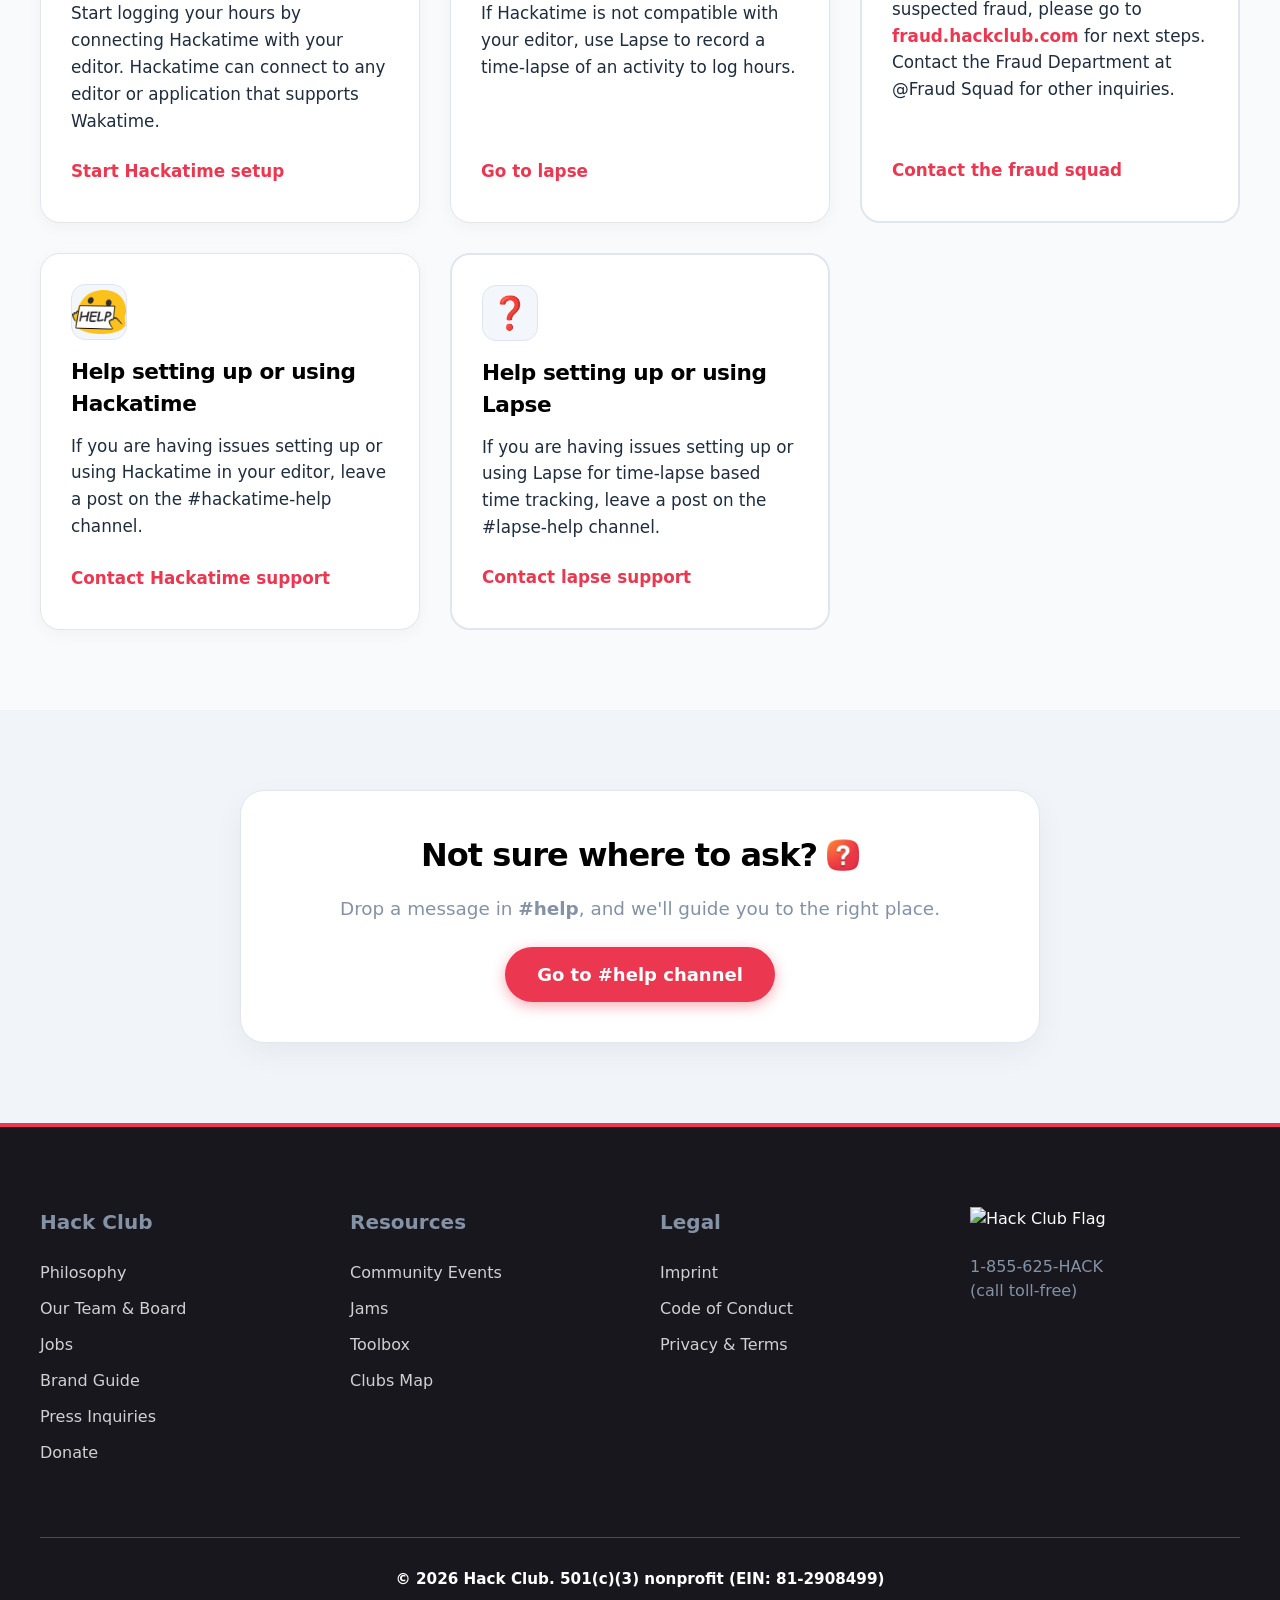
==== commit 7fce3e68: "i really hope this fixed dark/lightmode + hovereffects" ====
--- a/index.html
+++ b/index.html
@@ -42,8 +42,8 @@
                 <a href="#hcb" class="link">HCB</a>
                 <a href="#coding-time" class="link">Coding Time</a>
                 <a href="https://hackclub.enterprise.slack.com/archives/C07TM4C0AQ5" class="cta">Get Help</a>
-            </div>
-            <button id="theme-toggle" style="margin-left: 12px; display: flex; align-items: center; justify-content: center; background: var(--bg); backdrop-filter: blur(12px);">☀️</button>
+                <button class="themetoggle" type="button" aria-label="Switch to dark mode" title="Toggle theme">🌙</button>
+            </div>
         </div>
     </nav>
 
--- a/style.css
+++ b/style.css
@@ -4,6 +4,9 @@
     --blue: #338eda;
     --muted: #8492a6;
     --bg: #f9fafc;
+    --surface: #ffffff;
+    --altbg: #f1f5f9;
+    --navbg: rgba(249, 250, 252, 0.85);
     --inkdark: #17171d;
     --text: #1f2d3d;
     --line: #e0e6ed;
@@ -17,11 +20,14 @@
     --reddark: #ec3750;
     --blue: #51a2e8;
     --bg: #17171d;
+    --surface: #1f2d3d;
+    --altbg: #1b2636;
+    --navbg: rgba(23, 23, 29, 0.85);
     --inkdark: #000000;
     --text: #f9fafc;
     --line: #2d3748;
     --ink: #ffffff;
-    --white: #1f2d3d;
+    --white: #ffffff;
 }
 
 * {
@@ -58,7 +64,7 @@
 }
 
 .nav {
-    background-color: rgba(249, 250, 252, 0.85);
+    background-color: var(--navbg);
     backdrop-filter: blur(8px);
     -webkit-backdrop-filter: blur(12px);
     border-bottom: 1px solid var(--line);
@@ -163,6 +169,43 @@
     color: var(--white);
     background: #d7263d;
     text-decoration: none;
+}
+
+.links .cta {
+    background: var(--red);
+    color: var(--white);
+}
+
+.links .cta:hover {
+    background: #d7263d;
+    color: var(--white);
+}
+
+.themetoggle {
+    border: 1px solid var(--line);
+    background: var(--surface);
+    color: var(--text);
+    width: 2.35rem;
+    height: 2.35rem;
+    border-radius: 999px;
+    font-size: 1rem;
+    line-height: 1;
+    display: inline-flex;
+    align-items: center;
+    justify-content: center;
+    cursor: pointer;
+    transition: transform 0.15s ease, border-color 0.2s ease, box-shadow 0.25s ease;
+}
+
+.themetoggle:hover {
+    transform: translateY(-1px);
+    border-color: rgba(236, 55, 80, 0.5);
+    box-shadow: 0 8px 18px rgba(0, 0, 0, 0.08);
+}
+
+.themetoggle:focus-visible {
+    outline: 2px solid var(--blue);
+    outline-offset: 2px;
 }
 
 .maincontent {
@@ -280,7 +323,7 @@
 }
 
 .alt {
-    background-color: #f1f5f9;
+    background-color: var(--altbg);
 }
 
 .sectiontitle {
@@ -349,7 +392,7 @@
     padding: 0.85rem 1rem;
     font-size: 1rem;
     color: var(--text);
-    background: var(--white);
+    background: var(--surface);
     transition: border-color 0.18s ease, box-shadow 0.26s ease;
 }
 
@@ -366,7 +409,7 @@
 }
 
 .eventcard {
-    background: var(--white);
+    background: var(--surface);
     border-radius: 16px;
     padding: 20px;
     border: 1px solid var(--line);
@@ -442,14 +485,20 @@
 }
 
 .card {
-    background: var(--white);
+    background: var(--surface);
     border-radius: 20px;
     padding: 30px;
     box-shadow: 0 4px 16px rgba(0, 0, 0, 0.04);
     border: 1px solid var(--line);
-    transition: transform 0.15s, box-shadow 0.25s;
+    transition: transform 0.15s, box-shadow 0.25s, border-color 0.2s;
     display: flex;
     flex-direction: column;
+}
+
+.card:hover {
+    transform: translateY(-4px);
+    box-shadow: 0 12px 24px rgba(0, 0, 0, 0.08);
+    border-color: rgba(236, 55, 80, 0.3);
 }
 
 .bordered {
@@ -458,7 +507,7 @@
 }
 
 .bordered:hover {
-    border-color: var(--line);
+    border-color: rgba(236, 55, 80, 0.3);
     transform: translateY(-4px);
     box-shadow: 0 12px 24px rgba(0, 0, 0, 0.06);
 }
@@ -529,12 +578,18 @@
 .helpcard {
     max-width: 800px;
     margin: 0 auto;
-    background: var(--white);
+    background: var(--surface);
     border-radius: 24px;
     padding: 40px;
     text-align: center;
     box-shadow: 0 10px 30px rgba(0,0,0,0.05);
     border: 1px solid var(--line);
+    transition: transform 0.15s, box-shadow 0.25s;
+}
+
+.helpcard:hover {
+    transform: translateY(-4px);
+    box-shadow: 0 12px 30px rgba(0, 0, 0, 0.1);
 }
 
 .helpcard h2 {
@@ -623,11 +678,11 @@
 }
 
 body.dark-theme .nav {
-    background-color: rgba(23, 23, 29, 0.85);
+    background-color: var(--navbg);
 }
 
 body.dark-theme .alt {
-    background-color: #1f2d3d;
+    background-color: var(--altbg);
 }
 
 body.dark-theme .eventicon,
@@ -650,6 +705,12 @@
 
 body.dark-theme .eventcard:hover {
     box-shadow: 0 10px 20px rgba(0, 0, 0, 0.25);
+}
+
+body.dark-theme .card:hover,
+body.dark-theme .helpcard:hover,
+body.dark-theme .bordered:hover {
+    box-shadow: 0 12px 24px rgba(0, 0, 0, 0.35);
 }
 
 body.dark-theme .links {
@@ -815,7 +876,7 @@
         justify-content: center;
         align-items: center;
         gap: 5px;
-        background: transparent;
+        background: var(--surface);
         border: 1px solid var(--line);
         border-radius: 8px;
     }
@@ -823,7 +884,7 @@
     .toggle > .togglebar {
         display: block !important;
         width: 20px;
-        background: var(--inkdark) !important;
+        background: var(--ink) !important;
     }
 
     .links {
@@ -837,7 +898,7 @@
         top: calc(100% + 8px);
         left: 12px;
         right: 12px;
-        background: var(--white);
+        background: var(--surface);
         border: 1px solid var(--line);
         border-radius: 14px;
         box-shadow: 0 12px 30px rgba(23, 23, 29, 0.15);
@@ -856,7 +917,7 @@
 
     .link {
         border: 1px solid rgba(132, 146, 166, 0.2);
-        background: var(--white);
+        background: var(--surface);
         border-radius: 10px;
     }
 
@@ -865,6 +926,16 @@
         margin-top: 0.15rem;
         border-radius: 10px;
         width: 100%;
+        background: var(--red);
+        color: var(--white);
+        border: 1px solid rgba(236, 55, 80, 0.35);
+        box-shadow: 0 8px 20px rgba(236, 55, 80, 0.28);
+    }
+
+    .themetoggle {
+        width: 100%;
+        height: 2.6rem;
+        border-radius: 10px;
     }
 
     .hero {
@@ -936,6 +1007,29 @@
     .footergrid {
         grid-template-columns: 1fr 1fr;
         gap: 24px;
+    }
+}
+
+@media (max-width: 900px) {
+    body.dark-theme .links {
+        background: #141b29;
+        border-color: #2a3f52;
+    }
+
+    body.dark-theme .link {
+        background: #101726;
+        border-color: #2a3f52;
+        color: var(--text);
+    }
+
+    body.dark-theme .toggle {
+        background: #101726;
+        border-color: #2a3f52;
+    }
+
+    body.dark-theme .cta {
+        border-color: rgba(236, 55, 80, 0.6);
+        box-shadow: 0 10px 24px rgba(236, 55, 80, 0.2);
     }
 }
 
